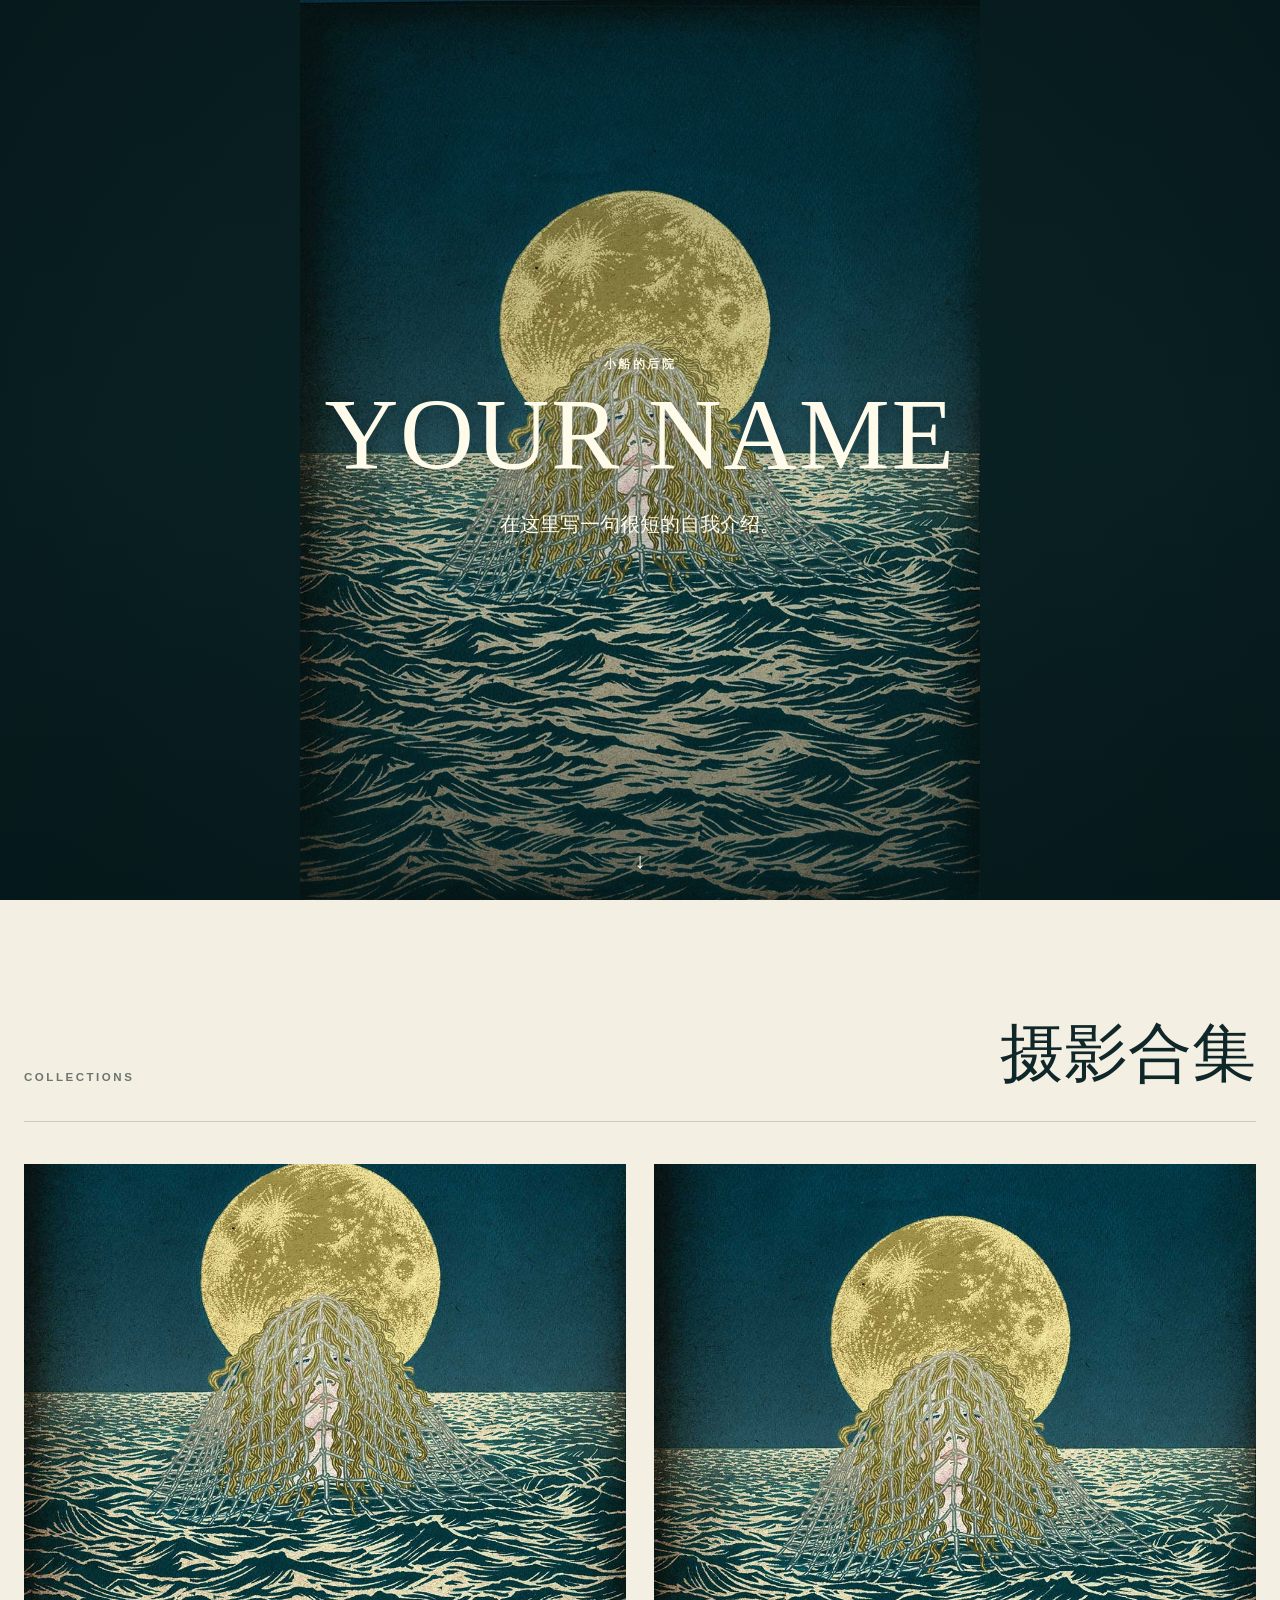
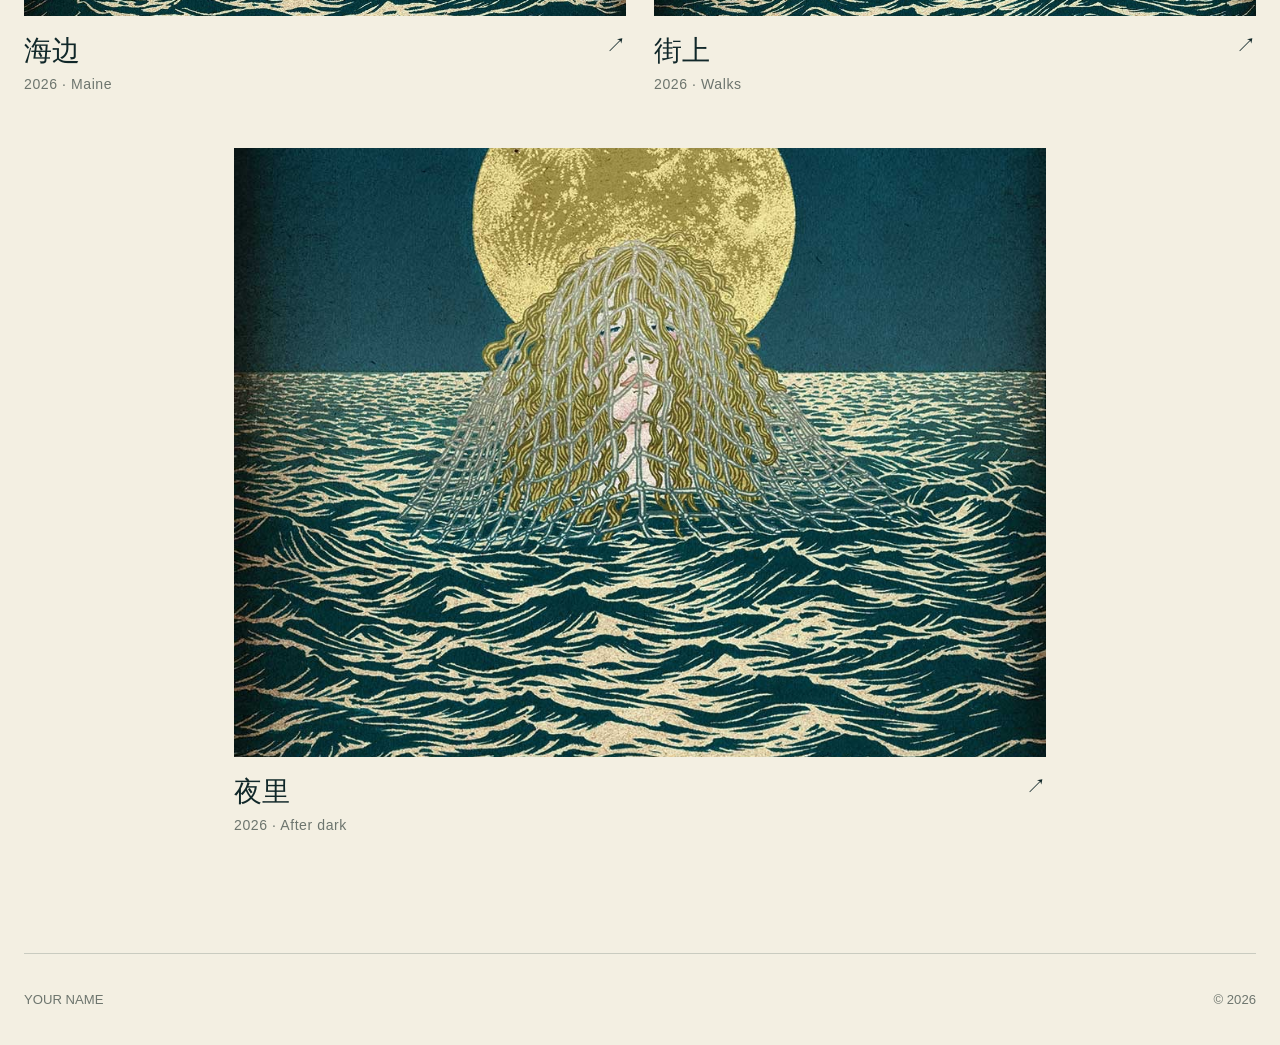
==== index.html @ 3c98a78e "Add files via upload" ====
<!doctype html>
<html lang="zh-CN">
<head>
  <meta charset="utf-8" />
  <meta name="viewport" content="width=device-width, initial-scale=1" />
  <meta name="description" content="个人摄影作品集" />
  <title>小船的后院</title>
  <link rel="stylesheet" href="assets/css/styles.css" />
</head>
<body>
  <header class="hero" id="top">
    <img class="hero-image" src="assets/images/cover.jpeg" alt="网站封面" />
    <div class="hero-shade" aria-hidden="true"></div>
    <div class="hero-copy">
      <p class="eyebrow" id="site-title">小船的后院</p>
      <h1 id="display-name">YOUR NAME</h1>
      <p class="hero-intro" id="hero-intro">在这里写一句很短的自我介绍。</p>
    </div>
    <a class="scroll-cue" href="#collections" aria-label="查看摄影合集">↓</a>
  </header>

  <main>
    <section class="collections-section" id="collections">
      <div class="section-heading">
        <p class="section-kicker">COLLECTIONS</p>
        <h2>摄影合集</h2>
      </div>
      <div class="collection-grid" id="collection-grid"></div>
    </section>
  </main>

  <footer class="site-footer">
    <span id="footer-name">YOUR NAME</span>
    <span>© <span id="year"></span></span>
  </footer>

  <script src="assets/js/site-data.js"></script>
  <script src="assets/js/main.js"></script>
</body>
</html>
---- assets/css/styles.css ----
:root {
  --ink: #102729;
  --deep: #0b2427;
  --paper: #f3efe2;
  --paper-2: #e7e0ca;
  --gold: #bca75d;
  --muted: #6d756e;
  --line: rgba(16, 39, 41, 0.18);
  --serif: "Iowan Old Style", "Songti SC", "STSong", "Palatino Linotype", Georgia, serif;
  --sans: "Helvetica Neue", "PingFang SC", "Hiragino Sans GB", Arial, sans-serif;
}

* { box-sizing: border-box; }
html { scroll-behavior: smooth; }
body {
  margin: 0;
  background: var(--paper);
  color: var(--ink);
  font-family: var(--sans);
  -webkit-font-smoothing: antialiased;
}
img { display: block; max-width: 100%; }
a { color: inherit; text-decoration: none; }
button { font: inherit; }

.hero {
  position: relative;
  min-height: 100svh;
  overflow: hidden;
  background: var(--deep);
  display: grid;
  place-items: center;
}

.hero-image {
  position: absolute;
  inset: 0;
  width: 100%;
  height: 100%;
  object-fit: contain;
  object-position: center;
  background: var(--deep);
}

.hero-shade {
  position: absolute;
  inset: 0;
  background:
    radial-gradient(circle at 50% 48%, rgba(4, 21, 23, 0.05) 0 23%, rgba(4, 21, 23, 0.30) 66%, rgba(4, 21, 23, 0.58) 100%),
    linear-gradient(to bottom, rgba(2, 16, 18, 0.22), rgba(2, 16, 18, 0.05) 50%, rgba(2, 16, 18, 0.42));
}

.hero-copy {
  position: relative;
  z-index: 2;
  width: min(760px, calc(100% - 48px));
  text-align: center;
  color: #fffbea;
  text-shadow: 0 2px 18px rgba(0, 0, 0, 0.35);
  padding: 28px;
}

.eyebrow,
.section-kicker,
.album-meta {
  margin: 0 0 14px;
  font-size: 0.72rem;
  letter-spacing: 0.22em;
  text-transform: uppercase;
  font-weight: 600;
}

.hero h1 {
  margin: 0;
  font-family: var(--serif);
  font-weight: 400;
  font-size: clamp(3.1rem, 8vw, 7rem);
  line-height: 0.95;
  letter-spacing: 0.015em;
}

.hero-intro {
  margin: 22px auto 0;
  max-width: 560px;
  font-family: var(--serif);
  font-size: clamp(1rem, 1.7vw, 1.28rem);
  line-height: 1.8;
}

.scroll-cue {
  position: absolute;
  z-index: 3;
  bottom: 26px;
  left: 50%;
  transform: translateX(-50%);
  color: #fffbea;
  font-size: 1.4rem;
  animation: bob 2.2s ease-in-out infinite;
}
@keyframes bob { 50% { transform: translate(-50%, 8px); } }

.collections-section {
  width: min(1240px, calc(100% - 48px));
  margin: 0 auto;
  padding: 110px 0 120px;
}

.section-heading {
  display: flex;
  justify-content: space-between;
  align-items: end;
  gap: 28px;
  border-bottom: 1px solid var(--line);
  padding-bottom: 24px;
  margin-bottom: 42px;
}

.section-heading h2,
.album-story h2 {
  margin: 0;
  font-family: var(--serif);
  font-weight: 400;
  font-size: clamp(2.1rem, 5vw, 4.2rem);
}

.section-kicker { color: var(--muted); }

.collection-grid {
  display: grid;
  grid-template-columns: repeat(12, 1fr);
  gap: 56px 28px;
}

.collection-card {
  grid-column: span 6;
  display: block;
  opacity: 0;
  transform: translateY(14px);
  animation: reveal 600ms ease forwards;
  animation-delay: var(--delay, 0ms);
}
@keyframes reveal { to { opacity: 1; transform: translateY(0); } }

.collection-card:nth-child(3n) { grid-column: 3 / span 8; }

.collection-image-wrap {
  aspect-ratio: 4 / 3;
  overflow: hidden;
  background: #d9d1b8;
}
.collection-image-wrap img {
  width: 100%;
  height: 100%;
  object-fit: cover;
  transition: transform 700ms cubic-bezier(.2,.7,.2,1), filter 400ms ease;
}
.collection-card:hover img { transform: scale(1.025); }

.collection-copy {
  display: flex;
  justify-content: space-between;
  align-items: start;
  gap: 20px;
  padding-top: 16px;
}
.collection-copy h3 {
  margin: 0;
  font-family: var(--serif);
  font-size: 1.75rem;
  font-weight: 400;
}
.collection-copy p {
  margin: 6px 0 0;
  color: var(--muted);
  font-size: 0.88rem;
  letter-spacing: 0.04em;
}
.collection-arrow { font-size: 1.25rem; }

.site-footer {
  min-height: 92px;
  border-top: 1px solid var(--line);
  display: flex;
  justify-content: space-between;
  align-items: center;
  gap: 20px;
  width: min(1240px, calc(100% - 48px));
  margin: 0 auto;
  color: var(--muted);
  font-size: 0.82rem;
}

/* Album */
.album-page { background: #f4f0e5; }
.album-nav {
  height: 68px;
  width: min(1400px, calc(100% - 42px));
  margin: 0 auto;
  display: flex;
  align-items: center;
  justify-content: space-between;
  font-size: 0.86rem;
}
.brand-link { font-family: var(--serif); font-size: 1rem; }
.back-link, .brand-link { transition: opacity 180ms ease; }
.back-link:hover, .brand-link:hover { opacity: 0.58; }

.album-hero {
  position: relative;
  width: min(1400px, calc(100% - 42px));
  margin: 0 auto;
  height: min(78svh, 860px);
  min-height: 520px;
  overflow: hidden;
  background: var(--deep);
}
.album-hero img {
  width: 100%;
  height: 100%;
  object-fit: cover;
}
.album-hero-shade {
  position: absolute;
  inset: 0;
  background: linear-gradient(to top, rgba(4, 19, 21, 0.68), rgba(4, 19, 21, 0.04) 56%);
}
.album-hero-copy {
  position: absolute;
  left: clamp(24px, 5vw, 72px);
  right: clamp(24px, 5vw, 72px);
  bottom: clamp(28px, 6vw, 72px);
  color: #fffbea;
}
.album-hero-copy h1 {
  margin: 0;
  font-family: var(--serif);
  font-size: clamp(3rem, 8vw, 7.4rem);
  line-height: 0.96;
  font-weight: 400;
}
.album-meta { margin-bottom: 12px; }

.album-story {
  width: min(1120px, calc(100% - 48px));
  margin: 0 auto;
  padding: 100px 0 110px;
  display: grid;
  grid-template-columns: minmax(0, 0.8fr) minmax(0, 1.2fr);
  gap: 70px;
  border-bottom: 1px solid var(--line);
}
.album-story h2 { font-size: clamp(2rem, 4vw, 3.5rem); }
.album-text {
  font-family: var(--serif);
  font-size: clamp(1.06rem, 1.6vw, 1.28rem);
  line-height: 1.9;
}
.album-text p { margin: 0 0 26px; }
.album-text .reflection { color: #4f5a55; }

.photo-grid {
  width: min(1400px, calc(100% - 42px));
  margin: 0 auto;
  padding: 94px 0 130px;
  columns: 2 420px;
  column-gap: 24px;
}
.photo-item {
  display: block;
  width: 100%;
  margin: 0 0 24px;
  padding: 0;
  border: 0;
  background: none;
  break-inside: avoid;
  cursor: zoom-in;
  overflow: hidden;
}
.photo-item img {
  width: 100%;
  height: auto;
  transition: transform 500ms ease, opacity 300ms ease;
}
.photo-item:hover img { transform: scale(1.008); opacity: 0.94; }
.album-footer { width: min(1400px, calc(100% - 42px)); }

/* Lightbox */
.no-scroll { overflow: hidden; }
.lightbox {
  position: fixed;
  inset: 0;
  z-index: 20;
  display: none;
  place-items: center;
  background: rgba(6, 19, 20, 0.95);
  color: #fff;
  padding: 32px 70px;
}
.lightbox.is-open { display: grid; }
.lightbox figure { margin: 0; text-align: center; max-width: 100%; }
.lightbox img {
  max-width: min(92vw, 1600px);
  max-height: 84vh;
  width: auto;
  height: auto;
  margin: 0 auto;
}
.lightbox figcaption {
  min-height: 1.4em;
  margin-top: 12px;
  color: rgba(255,255,255,0.7);
  font-size: 0.82rem;
}
.lightbox button {
  position: fixed;
  border: 0;
  background: transparent;
  color: white;
  cursor: pointer;
  opacity: 0.84;
}
.lightbox button:hover { opacity: 1; }
.lightbox-close { top: 18px; right: 26px; font-size: 2.2rem; }
.lightbox-prev, .lightbox-next { top: 50%; transform: translateY(-50%); font-size: 3.2rem; }
.lightbox-prev { left: 20px; }
.lightbox-next { right: 20px; }

@media (max-width: 760px) {
  .hero-copy { width: calc(100% - 28px); padding: 18px; }
  .hero-image { object-fit: cover; }
  .collections-section { width: calc(100% - 30px); padding: 78px 0 92px; }
  .section-heading { align-items: start; flex-direction: column; margin-bottom: 28px; }
  .collection-grid { display: block; }
  .collection-card, .collection-card:nth-child(3n) { margin-bottom: 42px; }
  .collection-image-wrap { aspect-ratio: 5 / 4; }
  .site-footer { width: calc(100% - 30px); }

  .album-nav,
  .album-hero,
  .photo-grid,
  .album-footer { width: calc(100% - 24px); }
  .album-nav { height: 58px; }
  .album-hero { min-height: 500px; height: 76svh; }
  .album-story {
    width: calc(100% - 32px);
    grid-template-columns: 1fr;
    gap: 36px;
    padding: 72px 0 78px;
  }
  .photo-grid { columns: 1; padding: 64px 0 94px; }
  .photo-item { margin-bottom: 12px; }
  .lightbox { padding: 24px 12px; }
  .lightbox-prev, .lightbox-next { font-size: 2.5rem; }
  .lightbox-prev { left: 6px; }
  .lightbox-next { right: 6px; }
}

@media (prefers-reduced-motion: reduce) {
  *, *::before, *::after {
    scroll-behavior: auto !important;
    animation-duration: 0.01ms !important;
    animation-iteration-count: 1 !important;
    transition-duration: 0.01ms !important;
  }
}
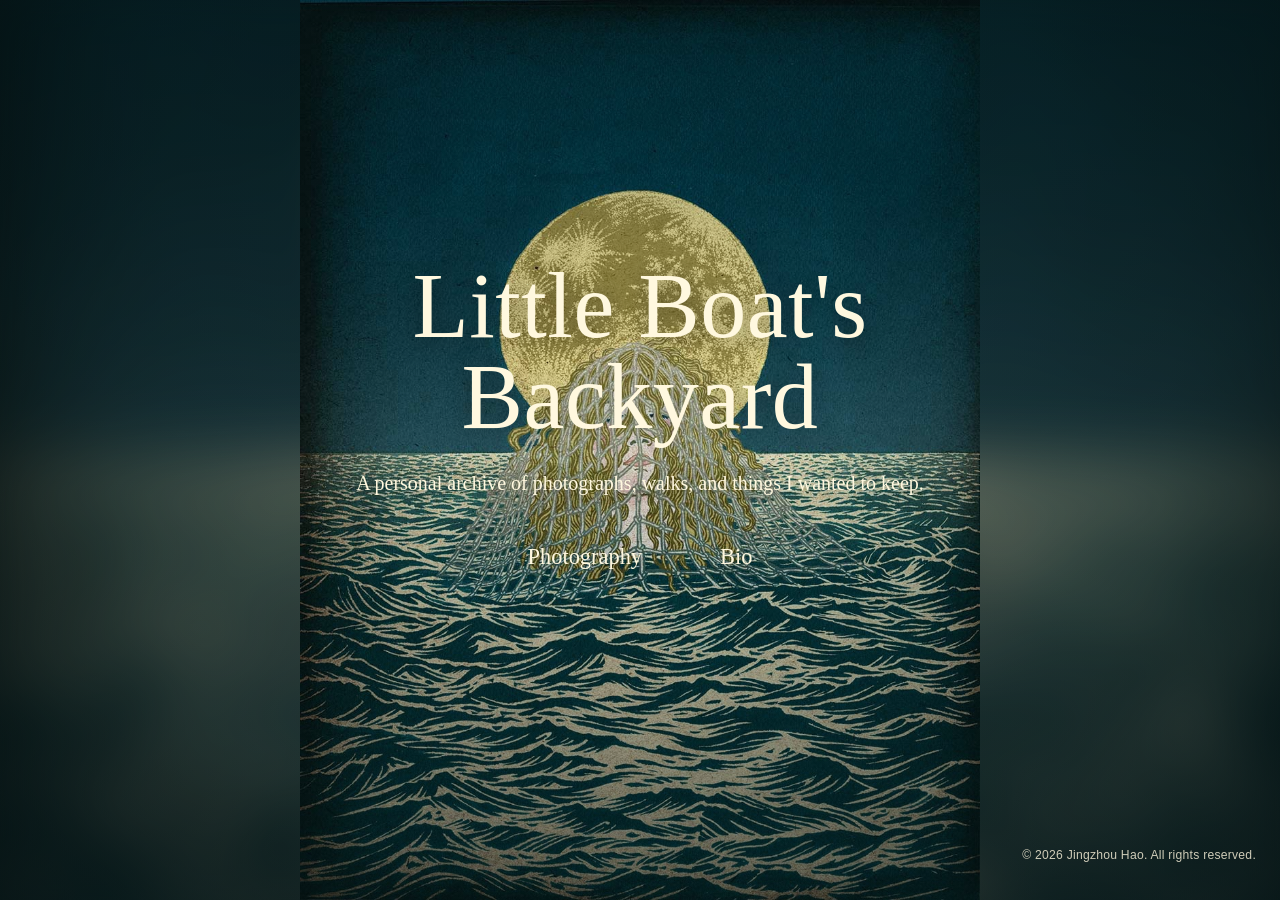
==== commit 8b2b7e59: "Add files via upload" ====
--- a/index.html
+++ b/index.html
@@ -1,40 +1,36 @@
 <!doctype html>
-<html lang="zh-CN">
+<html lang="en">
 <head>
   <meta charset="utf-8" />
   <meta name="viewport" content="width=device-width, initial-scale=1" />
-  <meta name="description" content="个人摄影作品集" />
-  <title>小船的后院</title>
+  <meta name="description" content="Little Boat's Backyard — a personal photography archive." />
+  <meta name="theme-color" content="#10292b" />
+  <title>Little Boat's Backyard</title>
   <link rel="stylesheet" href="assets/css/styles.css" />
 </head>
-<body>
-  <header class="hero" id="top">
-    <img class="hero-image" src="assets/images/cover.jpeg" alt="网站封面" />
-    <div class="hero-shade" aria-hidden="true"></div>
-    <div class="hero-copy">
-      <p class="eyebrow" id="site-title">小船的后院</p>
-      <h1 id="display-name">YOUR NAME</h1>
-      <p class="hero-intro" id="hero-intro">在这里写一句很短的自我介绍。</p>
-    </div>
-    <a class="scroll-cue" href="#collections" aria-label="查看摄影合集">↓</a>
-  </header>
+<body class="home-page">
+  <main class="home-hero" id="top">
+    <img class="home-backdrop" id="home-backdrop" src="assets/images/cover.jpeg" alt="" aria-hidden="true" />
+    <img class="home-image" id="home-image" src="assets/images/cover.jpeg" alt="Website cover" />
+    <div class="home-shade" aria-hidden="true"></div>
 
-  <main>
-    <section class="collections-section" id="collections">
-      <div class="section-heading">
-        <p class="section-kicker">COLLECTIONS</p>
-        <h2>摄影合集</h2>
-      </div>
-      <div class="collection-grid" id="collection-grid"></div>
+    <section class="home-copy" aria-label="Introduction">
+      <h1 id="site-title">Little Boat's Backyard</h1>
+      <p id="tagline" class="tagline">A personal archive of photographs, walks, and things I wanted to keep.</p>
+      <nav class="home-nav" aria-label="Main navigation">
+        <a href="photography.html">Photography</a>
+        <a href="bio.html">Bio</a>
+      </nav>
     </section>
+
+    <footer class="home-footer site-footer site-footer--overlay">
+      <div class="social-links" id="home-social-links" aria-label="Social links"></div>
+      <p class="copyright" id="home-copyright"></p>
+    </footer>
   </main>
 
-  <footer class="site-footer">
-    <span id="footer-name">YOUR NAME</span>
-    <span>© <span id="year"></span></span>
-  </footer>
-
   <script src="assets/js/site-data.js"></script>
-  <script src="assets/js/main.js"></script>
+  <script src="assets/js/shared.js"></script>
+  <script src="assets/js/home.js"></script>
 </body>
 </html>
--- a/assets/css/styles.css
+++ b/assets/css/styles.css
@@ -1,315 +1,448 @@
 :root {
-  --ink: #102729;
-  --deep: #0b2427;
-  --paper: #f3efe2;
-  --paper-2: #e7e0ca;
-  --gold: #bca75d;
-  --muted: #6d756e;
-  --line: rgba(16, 39, 41, 0.18);
-  --serif: "Iowan Old Style", "Songti SC", "STSong", "Palatino Linotype", Georgia, serif;
+  --ink: #142a2b;
+  --deep: #0c2628;
+  --paper: #f3efe5;
+  --paper-soft: #ece6d8;
+  --cream: #fff8df;
+  --muted: #6a7470;
+  --line: rgba(20, 42, 43, 0.18);
+  --serif: "Iowan Old Style", "Baskerville", "Songti SC", "STSong", "Palatino Linotype", Georgia, serif;
   --sans: "Helvetica Neue", "PingFang SC", "Hiragino Sans GB", Arial, sans-serif;
+  --content: 1280px;
 }
 
 * { box-sizing: border-box; }
 html { scroll-behavior: smooth; }
 body {
   margin: 0;
+  color: var(--ink);
   background: var(--paper);
-  color: var(--ink);
   font-family: var(--sans);
   -webkit-font-smoothing: antialiased;
+  text-rendering: optimizeLegibility;
 }
 img { display: block; max-width: 100%; }
 a { color: inherit; text-decoration: none; }
 button { font: inherit; }
 
-.hero {
+/* ---------- Home ---------- */
+.home-page { background: var(--deep); }
+.home-hero {
   position: relative;
   min-height: 100svh;
   overflow: hidden;
+  display: grid;
+  place-items: center;
+  isolation: isolate;
   background: var(--deep);
-  display: grid;
-  place-items: center;
-}
-
-.hero-image {
+}
+.home-backdrop,
+.home-image {
   position: absolute;
   inset: 0;
   width: 100%;
   height: 100%;
+}
+.home-backdrop {
+  z-index: -4;
+  object-fit: cover;
+  filter: blur(28px) saturate(0.9) brightness(0.72);
+  transform: scale(1.08);
+  opacity: 0.88;
+}
+.home-image {
+  z-index: -3;
   object-fit: contain;
   object-position: center;
-  background: var(--deep);
-}
-
-.hero-shade {
+}
+.home-shade {
   position: absolute;
   inset: 0;
+  z-index: -2;
   background:
-    radial-gradient(circle at 50% 48%, rgba(4, 21, 23, 0.05) 0 23%, rgba(4, 21, 23, 0.30) 66%, rgba(4, 21, 23, 0.58) 100%),
-    linear-gradient(to bottom, rgba(2, 16, 18, 0.22), rgba(2, 16, 18, 0.05) 50%, rgba(2, 16, 18, 0.42));
-}
-
-.hero-copy {
+    radial-gradient(circle at 50% 46%, rgba(3, 18, 20, 0.02) 0 20%, rgba(3, 18, 20, 0.26) 66%, rgba(3, 18, 20, 0.58) 100%),
+    linear-gradient(to bottom, rgba(2, 14, 16, 0.25), rgba(2, 14, 16, 0.05) 46%, rgba(2, 14, 16, 0.45));
+}
+.home-copy {
+  width: min(820px, calc(100% - 42px));
+  text-align: center;
+  color: var(--cream);
+  text-shadow: 0 2px 22px rgba(0,0,0,0.35);
+  padding: 34px 28px 96px;
+}
+.home-copy h1 {
+  margin: 0;
+  font: 400 clamp(3rem, 7.2vw, 7rem)/0.98 var(--serif);
+  letter-spacing: 0.005em;
+}
+.tagline {
+  max-width: 620px;
+  margin: 24px auto 0;
+  font: 400 clamp(1rem, 1.6vw, 1.25rem)/1.75 var(--serif);
+}
+.home-nav {
+  display: flex;
+  justify-content: center;
+  gap: clamp(30px, 6vw, 76px);
+  margin-top: 36px;
+  font-family: var(--serif);
+  font-size: clamp(1.05rem, 1.9vw, 1.4rem);
+}
+.home-nav a {
   position: relative;
-  z-index: 2;
-  width: min(760px, calc(100% - 48px));
-  text-align: center;
-  color: #fffbea;
-  text-shadow: 0 2px 18px rgba(0, 0, 0, 0.35);
-  padding: 28px;
-}
-
-.eyebrow,
-.section-kicker,
-.album-meta {
-  margin: 0 0 14px;
-  font-size: 0.72rem;
-  letter-spacing: 0.22em;
-  text-transform: uppercase;
-  font-weight: 600;
-}
-
-.hero h1 {
-  margin: 0;
-  font-family: var(--serif);
-  font-weight: 400;
-  font-size: clamp(3.1rem, 8vw, 7rem);
-  line-height: 0.95;
-  letter-spacing: 0.015em;
-}
-
-.hero-intro {
-  margin: 22px auto 0;
-  max-width: 560px;
-  font-family: var(--serif);
-  font-size: clamp(1rem, 1.7vw, 1.28rem);
-  line-height: 1.8;
-}
-
-.scroll-cue {
+  padding: 7px 1px;
+}
+.home-nav a::after,
+.topnav a::after {
+  content: "";
   position: absolute;
-  z-index: 3;
-  bottom: 26px;
-  left: 50%;
-  transform: translateX(-50%);
-  color: #fffbea;
-  font-size: 1.4rem;
-  animation: bob 2.2s ease-in-out infinite;
-}
-@keyframes bob { 50% { transform: translate(-50%, 8px); } }
-
-.collections-section {
-  width: min(1240px, calc(100% - 48px));
-  margin: 0 auto;
-  padding: 110px 0 120px;
-}
-
-.section-heading {
+  left: 0;
+  right: 100%;
+  bottom: 0;
+  height: 1px;
+  background: currentColor;
+  transition: right 220ms ease;
+}
+.home-nav a:hover::after,
+.topnav a:hover::after,
+.topnav a.is-current::after { right: 0; }
+
+/* ---------- Shared navigation ---------- */
+.topbar {
+  width: min(var(--content), calc(100% - 48px));
+  min-height: 76px;
+  margin: 0 auto;
   display: flex;
   justify-content: space-between;
+  align-items: center;
+  gap: 24px;
+  border-bottom: 1px solid var(--line);
+}
+.brand {
+  font: 400 1.08rem/1.2 var(--serif);
+}
+.topnav {
+  display: flex;
+  gap: 30px;
+  font-size: 0.88rem;
+}
+.topnav a {
+  position: relative;
+  padding: 6px 0;
+}
+
+/* ---------- Shared page hero ---------- */
+.page-hero {
+  position: relative;
+  width: min(1440px, calc(100% - 48px));
+  height: clamp(360px, 52vw, 680px);
+  max-height: 70svh;
+  margin: 24px auto 0;
+  overflow: hidden;
+  background: var(--deep);
+}
+.page-hero > img {
+  width: 100%;
+  height: 100%;
+  object-fit: cover;
+}
+.page-hero-shade {
+  position: absolute;
+  inset: 0;
+  background: linear-gradient(to top, rgba(3, 17, 19, 0.66), rgba(3, 17, 19, 0.05) 58%);
+}
+.page-hero-title {
+  position: absolute;
+  left: clamp(24px, 5vw, 74px);
+  right: clamp(24px, 5vw, 74px);
+  bottom: clamp(26px, 5vw, 68px);
+  color: var(--cream);
+}
+.page-hero-title h1 {
+  margin: 0;
+  font: 400 clamp(3.2rem, 8vw, 7rem)/0.94 var(--serif);
+  letter-spacing: 0.005em;
+}
+.kicker {
+  margin: 0 0 12px;
+  font-size: 0.69rem;
+  font-weight: 600;
+  letter-spacing: 0.2em;
+  text-transform: uppercase;
+}
+
+/* ---------- Photography index ---------- */
+.collections-wrap {
+  width: min(var(--content), calc(100% - 48px));
+  margin: 0 auto;
+  padding: 92px 0 126px;
+}
+.collections-heading {
+  display: grid;
+  grid-template-columns: minmax(0, 1.35fr) minmax(280px, 0.65fr);
+  gap: 64px;
   align-items: end;
-  gap: 28px;
+  margin-bottom: 48px;
+  padding-bottom: 30px;
   border-bottom: 1px solid var(--line);
-  padding-bottom: 24px;
-  margin-bottom: 42px;
-}
-
-.section-heading h2,
-.album-story h2 {
-  margin: 0;
-  font-family: var(--serif);
-  font-weight: 400;
-  font-size: clamp(2.1rem, 5vw, 4.2rem);
-}
-
-.section-kicker { color: var(--muted); }
-
+}
+.collections-heading h2 {
+  max-width: 780px;
+  margin: 0;
+  font: 400 clamp(2rem, 4vw, 3.4rem)/1.08 var(--serif);
+}
+.collections-note {
+  margin: 0;
+  color: var(--muted);
+  font: 400 1rem/1.75 var(--serif);
+}
 .collection-grid {
   display: grid;
-  grid-template-columns: repeat(12, 1fr);
-  gap: 56px 28px;
-}
-
+  grid-template-columns: repeat(3, minmax(0, 1fr));
+  gap: 54px 24px;
+}
 .collection-card {
-  grid-column: span 6;
-  display: block;
+  min-width: 0;
   opacity: 0;
-  transform: translateY(14px);
-  animation: reveal 600ms ease forwards;
+  transform: translateY(12px);
+  animation: collection-reveal 500ms ease forwards;
   animation-delay: var(--delay, 0ms);
 }
-@keyframes reveal { to { opacity: 1; transform: translateY(0); } }
-
-.collection-card:nth-child(3n) { grid-column: 3 / span 8; }
-
+@keyframes collection-reveal { to { opacity: 1; transform: translateY(0); } }
 .collection-image-wrap {
   aspect-ratio: 4 / 3;
   overflow: hidden;
-  background: #d9d1b8;
+  background: var(--paper-soft);
 }
 .collection-image-wrap img {
   width: 100%;
   height: 100%;
   object-fit: cover;
-  transition: transform 700ms cubic-bezier(.2,.7,.2,1), filter 400ms ease;
-}
-.collection-card:hover img { transform: scale(1.025); }
-
-.collection-copy {
-  display: flex;
+  transition: transform 650ms cubic-bezier(.2,.7,.2,1), opacity 300ms ease;
+}
+.collection-card:hover img { transform: scale(1.025); opacity: 0.95; }
+.collection-card-copy { padding-top: 15px; }
+.collection-card-copy h3 {
+  margin: 0;
+  font: 400 clamp(1.45rem, 2.3vw, 2rem)/1.08 var(--serif);
+}
+.collection-card-copy p {
+  margin: 7px 0 0;
+  color: var(--muted);
+  font-size: 0.78rem;
+  letter-spacing: 0.08em;
+  text-transform: uppercase;
+}
+
+/* ---------- Album ---------- */
+.album-intro-section {
+  width: min(1120px, calc(100% - 48px));
+  margin: 0 auto;
+  padding: 88px 0 104px;
+  display: grid;
+  grid-template-columns: minmax(160px, 0.35fr) minmax(0, 1fr);
+  gap: 68px;
+  border-bottom: 1px solid var(--line);
+}
+.back-link {
+  align-self: start;
+  color: var(--muted);
+  font-size: 0.82rem;
+  transition: color 180ms ease;
+}
+.back-link:hover { color: var(--ink); }
+.album-intro,
+.album-reflection {
+  max-width: 790px;
+  margin: 0;
+  font: 400 clamp(1.12rem, 1.8vw, 1.4rem)/1.85 var(--serif);
+}
+.album-reflection {
+  margin-top: 28px;
+  color: #53605c;
+}
+.photo-stories {
+  width: min(1220px, calc(100% - 48px));
+  margin: 0 auto;
+  padding: 104px 0 132px;
+}
+.photo-story {
+  display: grid;
+  grid-template-columns: minmax(0, 1.45fr) minmax(240px, 0.55fr);
+  gap: clamp(40px, 7vw, 96px);
+  align-items: center;
+  margin-bottom: clamp(96px, 13vw, 180px);
+}
+.photo-story--reverse .photo-story-figure { order: 2; }
+.photo-story--reverse .photo-note { order: 1; }
+.photo-story--no-note {
+  display: block;
+  width: min(980px, 88%);
+  margin-left: auto;
+  margin-right: auto;
+}
+.photo-story-figure { margin: 0; min-width: 0; }
+.photo-open {
+  display: block;
+  width: 100%;
+  padding: 0;
+  border: 0;
+  background: transparent;
+  cursor: zoom-in;
+}
+.photo-open img {
+  width: 100%;
+  height: auto;
+  max-height: 82svh;
+  object-fit: contain;
+  object-position: left center;
+  transition: opacity 250ms ease;
+}
+.photo-open:hover img { opacity: 0.94; }
+.photo-story-figure figcaption {
+  margin-top: 10px;
+  color: var(--muted);
+  font-size: 0.77rem;
+  line-height: 1.5;
+}
+.photo-note {
+  max-width: 360px;
+  font: 400 clamp(1rem, 1.55vw, 1.22rem)/1.8 var(--serif);
+}
+.photo-number {
+  display: block;
+  margin-bottom: 18px;
+  color: var(--muted);
+  font: 500 0.67rem/1 var(--sans);
+  letter-spacing: 0.18em;
+}
+.photo-note p { margin: 0; }
+
+/* ---------- Bio ---------- */
+.bio-intro-section {
+  width: min(1120px, calc(100% - 48px));
+  margin: 0 auto;
+  padding: 104px 0 112px;
+  display: grid;
+  grid-template-columns: minmax(280px, 0.75fr) minmax(0, 1.25fr);
+  gap: clamp(52px, 8vw, 108px);
+  align-items: center;
+}
+.bio-portrait-wrap {
+  margin: 0;
+  aspect-ratio: 4 / 5;
+  overflow: hidden;
+  background: var(--paper-soft);
+}
+.bio-portrait-wrap img {
+  width: 100%;
+  height: 100%;
+  object-fit: cover;
+}
+.bio-copy h2,
+.cv-section h2 {
+  margin: 0;
+  font: 400 clamp(2.6rem, 5vw, 4.6rem)/1 var(--serif);
+}
+.bio-text {
+  margin-top: 32px;
+  font: 400 clamp(1.06rem, 1.6vw, 1.28rem)/1.9 var(--serif);
+}
+.bio-text p { margin: 0 0 24px; }
+.cv-section {
+  width: min(1120px, calc(100% - 48px));
+  margin: 0 auto;
+  padding: 80px 0 112px;
+  border-top: 1px solid var(--line);
+  display: grid;
+  grid-template-columns: minmax(0, 0.7fr) minmax(0, 1.3fr);
+  gap: 70px;
+}
+.cv-copy {
+  align-self: end;
+  font: 400 1.04rem/1.75 var(--serif);
+}
+.cv-copy > p { margin: 0 0 24px; }
+.cv-button {
+  display: inline-flex;
+  align-items: center;
   justify-content: space-between;
-  align-items: start;
-  gap: 20px;
-  padding-top: 16px;
-}
-.collection-copy h3 {
-  margin: 0;
-  font-family: var(--serif);
-  font-size: 1.75rem;
-  font-weight: 400;
-}
-.collection-copy p {
-  margin: 6px 0 0;
-  color: var(--muted);
-  font-size: 0.88rem;
-  letter-spacing: 0.04em;
-}
-.collection-arrow { font-size: 1.25rem; }
-
+  gap: 40px;
+  min-width: 220px;
+  padding: 14px 18px;
+  border: 1px solid currentColor;
+  font-family: var(--sans);
+  font-size: 0.85rem;
+  transition: background 180ms ease, color 180ms ease;
+}
+.cv-button:hover { background: var(--ink); color: var(--paper); }
+.cv-missing {
+  color: var(--muted);
+  font-size: 0.85rem;
+}
+.cv-missing code { font-size: 0.82em; }
+
+/* ---------- Footer ---------- */
 .site-footer {
-  min-height: 92px;
-  border-top: 1px solid var(--line);
+  width: min(var(--content), calc(100% - 48px));
+  min-height: 90px;
+  margin: 0 auto;
   display: flex;
   justify-content: space-between;
   align-items: center;
+  gap: 24px;
+  font-size: 0.76rem;
+  letter-spacing: 0.02em;
+}
+.site-footer--paper {
+  border-top: 1px solid var(--line);
+  color: var(--muted);
+}
+.site-footer--overlay {
+  position: absolute;
+  left: 50%;
+  bottom: 0;
+  transform: translateX(-50%);
+  width: min(var(--content), calc(100% - 48px));
+  z-index: 2;
+  color: rgba(255, 248, 223, 0.8);
+}
+.social-links {
+  display: flex;
   gap: 20px;
-  width: min(1240px, calc(100% - 48px));
-  margin: 0 auto;
-  color: var(--muted);
-  font-size: 0.82rem;
-}
-
-/* Album */
-.album-page { background: #f4f0e5; }
-.album-nav {
-  height: 68px;
-  width: min(1400px, calc(100% - 42px));
-  margin: 0 auto;
-  display: flex;
-  align-items: center;
-  justify-content: space-between;
-  font-size: 0.86rem;
-}
-.brand-link { font-family: var(--serif); font-size: 1rem; }
-.back-link, .brand-link { transition: opacity 180ms ease; }
-.back-link:hover, .brand-link:hover { opacity: 0.58; }
-
-.album-hero {
-  position: relative;
-  width: min(1400px, calc(100% - 42px));
-  margin: 0 auto;
-  height: min(78svh, 860px);
-  min-height: 520px;
-  overflow: hidden;
-  background: var(--deep);
-}
-.album-hero img {
-  width: 100%;
-  height: 100%;
-  object-fit: cover;
-}
-.album-hero-shade {
-  position: absolute;
-  inset: 0;
-  background: linear-gradient(to top, rgba(4, 19, 21, 0.68), rgba(4, 19, 21, 0.04) 56%);
-}
-.album-hero-copy {
-  position: absolute;
-  left: clamp(24px, 5vw, 72px);
-  right: clamp(24px, 5vw, 72px);
-  bottom: clamp(28px, 6vw, 72px);
-  color: #fffbea;
-}
-.album-hero-copy h1 {
-  margin: 0;
-  font-family: var(--serif);
-  font-size: clamp(3rem, 8vw, 7.4rem);
-  line-height: 0.96;
-  font-weight: 400;
-}
-.album-meta { margin-bottom: 12px; }
-
-.album-story {
-  width: min(1120px, calc(100% - 48px));
-  margin: 0 auto;
-  padding: 100px 0 110px;
-  display: grid;
-  grid-template-columns: minmax(0, 0.8fr) minmax(0, 1.2fr);
-  gap: 70px;
-  border-bottom: 1px solid var(--line);
-}
-.album-story h2 { font-size: clamp(2rem, 4vw, 3.5rem); }
-.album-text {
-  font-family: var(--serif);
-  font-size: clamp(1.06rem, 1.6vw, 1.28rem);
-  line-height: 1.9;
-}
-.album-text p { margin: 0 0 26px; }
-.album-text .reflection { color: #4f5a55; }
-
-.photo-grid {
-  width: min(1400px, calc(100% - 42px));
-  margin: 0 auto;
-  padding: 94px 0 130px;
-  columns: 2 420px;
-  column-gap: 24px;
-}
-.photo-item {
-  display: block;
-  width: 100%;
-  margin: 0 0 24px;
-  padding: 0;
-  border: 0;
-  background: none;
-  break-inside: avoid;
-  cursor: zoom-in;
-  overflow: hidden;
-}
-.photo-item img {
-  width: 100%;
-  height: auto;
-  transition: transform 500ms ease, opacity 300ms ease;
-}
-.photo-item:hover img { transform: scale(1.008); opacity: 0.94; }
-.album-footer { width: min(1400px, calc(100% - 42px)); }
-
-/* Lightbox */
+}
+.social-links a { transition: opacity 180ms ease; }
+.social-links a:hover { opacity: 0.6; }
+.copyright { margin: 0; text-align: right; }
+
+/* ---------- Lightbox ---------- */
 .no-scroll { overflow: hidden; }
 .lightbox {
   position: fixed;
   inset: 0;
-  z-index: 20;
+  z-index: 50;
   display: none;
   place-items: center;
-  background: rgba(6, 19, 20, 0.95);
-  color: #fff;
-  padding: 32px 70px;
+  padding: 34px 72px;
+  color: white;
+  background: rgba(5, 18, 20, 0.96);
 }
 .lightbox.is-open { display: grid; }
 .lightbox figure { margin: 0; text-align: center; max-width: 100%; }
 .lightbox img {
-  max-width: min(92vw, 1600px);
-  max-height: 84vh;
+  display: block;
+  max-width: min(92vw, 1700px);
+  max-height: 86vh;
   width: auto;
   height: auto;
   margin: 0 auto;
 }
 .lightbox figcaption {
-  min-height: 1.4em;
-  margin-top: 12px;
-  color: rgba(255,255,255,0.7);
-  font-size: 0.82rem;
+  max-width: 760px;
+  min-height: 1.3em;
+  margin: 12px auto 0;
+  color: rgba(255,255,255,0.68);
+  font: 400 0.8rem/1.55 var(--serif);
 }
 .lightbox button {
   position: fixed;
@@ -317,42 +450,123 @@
   background: transparent;
   color: white;
   cursor: pointer;
-  opacity: 0.84;
+  opacity: 0.82;
 }
 .lightbox button:hover { opacity: 1; }
-.lightbox-close { top: 18px; right: 26px; font-size: 2.2rem; }
-.lightbox-prev, .lightbox-next { top: 50%; transform: translateY(-50%); font-size: 3.2rem; }
+.lightbox-close { top: 16px; right: 24px; font-size: 2.25rem; }
+.lightbox-prev,
+.lightbox-next { top: 50%; transform: translateY(-50%); font-size: 3rem; }
 .lightbox-prev { left: 20px; }
 .lightbox-next { right: 20px; }
 
-@media (max-width: 760px) {
-  .hero-copy { width: calc(100% - 28px); padding: 18px; }
-  .hero-image { object-fit: cover; }
-  .collections-section { width: calc(100% - 30px); padding: 78px 0 92px; }
-  .section-heading { align-items: start; flex-direction: column; margin-bottom: 28px; }
-  .collection-grid { display: block; }
-  .collection-card, .collection-card:nth-child(3n) { margin-bottom: 42px; }
+/* ---------- Tablet ---------- */
+@media (max-width: 920px) {
+  .collection-grid { grid-template-columns: repeat(2, minmax(0, 1fr)); }
+  .collections-heading { grid-template-columns: 1fr; gap: 26px; align-items: start; }
+  .collections-note { max-width: 680px; }
+
+  .photo-story {
+    grid-template-columns: minmax(0, 1.3fr) minmax(210px, 0.7fr);
+    gap: 42px;
+  }
+  .bio-intro-section { gap: 48px; }
+}
+
+/* ---------- Mobile ---------- */
+@media (max-width: 680px) {
+  .home-copy {
+    width: calc(100% - 24px);
+    padding: 26px 16px 118px;
+  }
+  .home-copy h1 { font-size: clamp(2.8rem, 14vw, 4.8rem); }
+  .tagline { font-size: 1rem; line-height: 1.6; }
+  .home-nav { margin-top: 28px; gap: 34px; }
+  .home-image { object-fit: cover; object-position: 50% 50%; }
+  .home-backdrop { display: none; }
+
+  .topbar {
+    width: calc(100% - 28px);
+    min-height: 64px;
+    gap: 18px;
+  }
+  .brand { font-size: 0.95rem; }
+  .topnav { gap: 18px; font-size: 0.8rem; }
+
+  .page-hero {
+    width: calc(100% - 24px);
+    margin-top: 12px;
+    height: 58svh;
+    min-height: 390px;
+    max-height: 580px;
+  }
+  .page-hero-title h1 { font-size: clamp(3rem, 15vw, 5rem); }
+
+  .collections-wrap {
+    width: calc(100% - 30px);
+    padding: 68px 0 88px;
+  }
+  .collections-heading { margin-bottom: 30px; padding-bottom: 24px; }
+  .collections-heading h2 { font-size: 2rem; }
+  .collection-grid { grid-template-columns: 1fr; gap: 42px; }
   .collection-image-wrap { aspect-ratio: 5 / 4; }
-  .site-footer { width: calc(100% - 30px); }
-
-  .album-nav,
-  .album-hero,
-  .photo-grid,
-  .album-footer { width: calc(100% - 24px); }
-  .album-nav { height: 58px; }
-  .album-hero { min-height: 500px; height: 76svh; }
-  .album-story {
-    width: calc(100% - 32px);
+
+  .album-intro-section {
+    width: calc(100% - 30px);
     grid-template-columns: 1fr;
     gap: 36px;
-    padding: 72px 0 78px;
-  }
-  .photo-grid { columns: 1; padding: 64px 0 94px; }
-  .photo-item { margin-bottom: 12px; }
+    padding: 62px 0 70px;
+  }
+  .photo-stories {
+    width: calc(100% - 24px);
+    padding: 72px 0 92px;
+  }
+  .photo-story,
+  .photo-story--reverse {
+    grid-template-columns: 1fr;
+    gap: 24px;
+    margin-bottom: 78px;
+  }
+  .photo-story--reverse .photo-story-figure,
+  .photo-story--reverse .photo-note { order: initial; }
+  .photo-story--no-note { width: 100%; }
+  .photo-note { max-width: 92%; padding: 0 6px; }
+  .photo-open img { max-height: none; }
+
+  .bio-intro-section {
+    width: calc(100% - 30px);
+    grid-template-columns: 1fr;
+    gap: 44px;
+    padding: 70px 0 78px;
+  }
+  .bio-portrait-wrap { width: min(88%, 420px); }
+  .cv-section {
+    width: calc(100% - 30px);
+    grid-template-columns: 1fr;
+    gap: 36px;
+    padding: 58px 0 80px;
+  }
+
+  .site-footer,
+  .site-footer--overlay {
+    width: calc(100% - 28px);
+    min-height: 78px;
+    align-items: flex-end;
+    padding: 18px 0;
+    font-size: 0.69rem;
+  }
+  .site-footer--paper {
+    flex-direction: column;
+    align-items: flex-start;
+    justify-content: center;
+    gap: 10px;
+  }
+  .site-footer--paper .copyright { text-align: left; }
+  .site-footer--overlay .copyright { max-width: 62%; }
+
   .lightbox { padding: 24px 12px; }
-  .lightbox-prev, .lightbox-next { font-size: 2.5rem; }
-  .lightbox-prev { left: 6px; }
-  .lightbox-next { right: 6px; }
+  .lightbox-prev, .lightbox-next { font-size: 2.4rem; }
+  .lightbox-prev { left: 4px; }
+  .lightbox-next { right: 4px; }
 }
 
 @media (prefers-reduced-motion: reduce) {
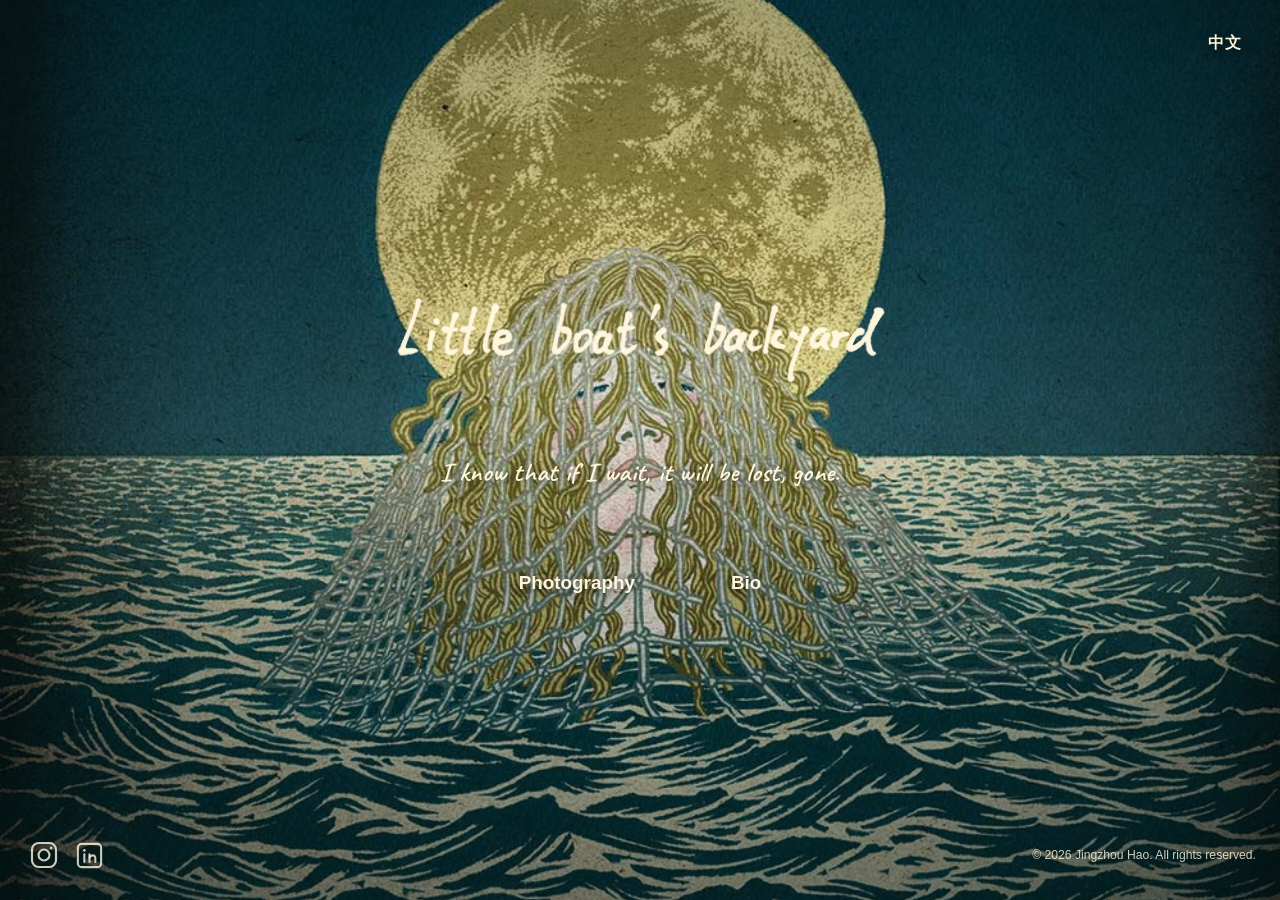
==== commit 42a1d858: "Update index.html" ====
--- a/index.html
+++ b/index.html
@@ -6,7 +6,7 @@
   <meta name="description" content="Little Boat's Backyard — a personal photography archive." />
   <meta name="theme-color" content="#10292b" />
   <title>Little Boat's Backyard</title>
-  <link rel="stylesheet" href="assets/css/styles.css" />
+  <link rel="stylesheet" href="assets/css/styles.css?v=20260915-4" />
 </head>
 <body class="home-page">
   <main class="home-hero" id="top">
@@ -17,9 +17,9 @@
     <section class="home-copy" aria-label="Introduction">
       <h1 id="site-title">Little Boat's Backyard</h1>
       <p id="tagline" class="tagline">A personal archive of photographs, walks, and things I wanted to keep.</p>
-      <nav class="home-nav" aria-label="Main navigation">
-        <a href="photography.html">Photography</a>
-        <a href="bio.html">Bio</a>
+      <nav class="home-nav" aria-label="Choose a section">
+        <a href="photography.html" aria-label="Open Photography">Photography</a>
+        <a href="bio.html" aria-label="Open Bio">Bio</a>
       </nav>
     </section>
 
--- a/assets/css/styles.css
+++ b/assets/css/styles.css
@@ -1,579 +1,2790 @@
+@import url('https://fonts.googleapis.com/css2?family=Caveat:wght@500;600&family=Cormorant+Garamond:ital,wght@0,500;0,600;1,500;1,600&family=Ma+Shan+Zheng&display=swap');
+
 :root {
   --ink: #142a2b;
   --deep: #0c2628;
+
   --paper: #f3efe5;
   --paper-soft: #ece6d8;
+
   --cream: #fff8df;
   --muted: #6a7470;
-  --line: rgba(20, 42, 43, 0.18);
-  --serif: "Iowan Old Style", "Baskerville", "Songti SC", "STSong", "Palatino Linotype", Georgia, serif;
-  --sans: "Helvetica Neue", "PingFang SC", "Hiragino Sans GB", Arial, sans-serif;
+
+  --line:
+    rgba(20, 42, 43, 0.18);
+
+  --serif:
+    "Iowan Old Style",
+    Baskerville,
+    "Songti SC",
+    STSong,
+    Georgia,
+    serif;
+
+  --sans:
+    "Helvetica Neue",
+    "PingFang SC",
+    "Hiragino Sans GB",
+    Arial,
+    sans-serif;
+
   --content: 1280px;
 }
 
-* { box-sizing: border-box; }
-html { scroll-behavior: smooth; }
+
+* {
+  box-sizing: border-box;
+}
+
+
+html {
+  scroll-behavior: smooth;
+}
+
+
 body {
   margin: 0;
+
   color: var(--ink);
   background: var(--paper);
+
   font-family: var(--sans);
-  -webkit-font-smoothing: antialiased;
-  text-rendering: optimizeLegibility;
-}
-img { display: block; max-width: 100%; }
-a { color: inherit; text-decoration: none; }
-button { font: inherit; }
-
-/* ---------- Home ---------- */
-.home-page { background: var(--deep); }
+
+  -webkit-font-smoothing:
+    antialiased;
+
+  text-rendering:
+    optimizeLegibility;
+}
+
+
+img {
+  display: block;
+
+  max-width: 100%;
+}
+
+
+a {
+  color: inherit;
+
+  text-decoration: none;
+}
+
+
+button {
+  font: inherit;
+}
+
+
+[hidden] {
+  display: none !important;
+}
+
+
+/* =========================================================
+   HOME
+   ========================================================= */
+
+
+.home-page {
+  height: 100svh;
+
+  overflow: hidden;
+
+  background:
+    var(--deep);
+}
+
+
 .home-hero {
   position: relative;
-  min-height: 100svh;
+
+  height: 100svh;
+
   overflow: hidden;
+
   display: grid;
+
   place-items: center;
+
   isolation: isolate;
-  background: var(--deep);
-}
-.home-backdrop,
+}
+
+
+/*
+  Old blurred background is no
+  longer needed now that desktop
+  and mobile have their own covers.
+*/
+
+.home-backdrop {
+  display: none;
+}
+
+
 .home-image {
   position: absolute;
+
   inset: 0;
+
+  z-index: -3;
+
   width: 100%;
   height: 100%;
-}
-.home-backdrop {
-  z-index: -4;
+
   object-fit: cover;
-  filter: blur(28px) saturate(0.9) brightness(0.72);
-  transform: scale(1.08);
-  opacity: 0.88;
-}
-.home-image {
-  z-index: -3;
-  object-fit: contain;
+
   object-position: center;
 }
+
+
 .home-shade {
   position: absolute;
+
   inset: 0;
+
   z-index: -2;
+
   background:
-    radial-gradient(circle at 50% 46%, rgba(3, 18, 20, 0.02) 0 20%, rgba(3, 18, 20, 0.26) 66%, rgba(3, 18, 20, 0.58) 100%),
-    linear-gradient(to bottom, rgba(2, 14, 16, 0.25), rgba(2, 14, 16, 0.05) 46%, rgba(2, 14, 16, 0.45));
-}
+
+    radial-gradient(
+      circle at 50% 45%,
+
+      rgba(3,18,20,0.03)
+      0 25%,
+
+      rgba(3,18,20,0.28)
+      72%,
+
+      rgba(3,18,20,0.52)
+      100%
+    ),
+
+    linear-gradient(
+      to bottom,
+
+      rgba(2,14,16,0.18),
+
+      rgba(2,14,16,0.03)
+      45%,
+
+      rgba(2,14,16,0.40)
+    );
+}
+
+
 .home-copy {
-  width: min(820px, calc(100% - 42px));
+  width:
+    min(
+      900px,
+      calc(100% - 48px)
+    );
+
+  padding:
+    0 28px 52px;
+
   text-align: center;
-  color: var(--cream);
-  text-shadow: 0 2px 22px rgba(0,0,0,0.35);
-  padding: 34px 28px 96px;
-}
+
+  color:
+    var(--cream);
+
+  text-shadow:
+    0 2px 22px
+    rgba(0,0,0,0.34);
+}
+
+
 .home-copy h1 {
   margin: 0;
-  font: 400 clamp(3rem, 7.2vw, 7rem)/0.98 var(--serif);
-  letter-spacing: 0.005em;
-}
+
+  font:
+    400
+    clamp(
+      2.2rem,
+      4.2vw,
+      4rem
+    )
+    / 1.08
+    var(--serif);
+}
+
+
 .tagline {
-  max-width: 620px;
-  margin: 24px auto 0;
-  font: 400 clamp(1rem, 1.6vw, 1.25rem)/1.75 var(--serif);
-}
+  max-width: 670px;
+
+  margin:
+    36px auto 0;
+
+  font:
+    italic
+    400
+    clamp(
+      0.98rem,
+      1.35vw,
+      1.16rem
+    )
+    / 1.8
+    var(--serif);
+}
+
+
 .home-nav {
   display: flex;
+
   justify-content: center;
-  gap: clamp(30px, 6vw, 76px);
-  margin-top: 36px;
-  font-family: var(--serif);
-  font-size: clamp(1.05rem, 1.9vw, 1.4rem);
-}
-.home-nav a {
+
+  gap:
+    clamp(
+      42px,
+      6vw,
+      76px
+    );
+
+  margin-top:
+    70px;
+
+  font:
+    400
+    clamp(
+      1rem,
+      1.55vw,
+      1.18rem
+    )
+    / 1.2
+    var(--serif);
+}
+
+
+.home-nav a,
+.topnav a {
   position: relative;
-  padding: 7px 1px;
-}
+
+  padding:
+    5px 0;
+}
+
+
 .home-nav a::after,
 .topnav a::after {
   content: "";
+
   position: absolute;
+
   left: 0;
   right: 100%;
+
   bottom: 0;
+
   height: 1px;
-  background: currentColor;
-  transition: right 220ms ease;
-}
+
+  background:
+    currentColor;
+
+  transition:
+    right 180ms ease;
+}
+
+
 .home-nav a:hover::after,
 .topnav a:hover::after,
-.topnav a.is-current::after { right: 0; }
-
-/* ---------- Shared navigation ---------- */
+.topnav a.is-current::after {
+  right: 0;
+}
+
+
+/* =========================================================
+   LANGUAGE SWITCH
+   ========================================================= */
+
+
+.lang-toggle {
+  border: 0;
+
+  padding: 5px 0;
+
+  background:
+    transparent;
+
+  color: inherit;
+
+  cursor: pointer;
+
+  font: inherit;
+
+  opacity: 0.82;
+
+  transition:
+    opacity 180ms ease;
+}
+
+
+.lang-toggle:hover {
+  opacity: 1;
+}
+
+
+.lang-toggle--home {
+  position: absolute;
+
+  z-index: 4;
+
+  top: 24px;
+  right: 30px;
+
+  color:
+    rgba(
+      255,
+      248,
+      223,
+      0.90
+    );
+
+  font-size:
+    0.82rem;
+
+  letter-spacing:
+    0.06em;
+}
+
+
+/* =========================================================
+   NAVIGATION
+   ========================================================= */
+
+
 .topbar {
-  width: min(var(--content), calc(100% - 48px));
+  width:
+    min(
+      var(--content),
+      calc(100% - 48px)
+    );
+
   min-height: 76px;
+
   margin: 0 auto;
+
   display: flex;
-  justify-content: space-between;
+
+  justify-content:
+    space-between;
+
   align-items: center;
+
   gap: 24px;
-  border-bottom: 1px solid var(--line);
-}
+
+  border-bottom:
+    1px solid
+    var(--line);
+}
+
+
 .brand {
-  font: 400 1.08rem/1.2 var(--serif);
-}
+  font:
+    400
+    1.08rem
+    / 1.2
+    var(--serif);
+}
+
+
 .topnav {
   display: flex;
-  gap: 30px;
-  font-size: 0.88rem;
-}
-.topnav a {
-  position: relative;
-  padding: 6px 0;
-}
-
-/* ---------- Shared page hero ---------- */
+
+  align-items: center;
+
+  gap: 28px;
+
+  font-size:
+    0.86rem;
+}
+
+
+.topnav .lang-toggle {
+  margin-left: 4px;
+
+  font-size:
+    0.80rem;
+
+  letter-spacing:
+    0.05em;
+}
+
+
+/* =========================================================
+   SHARED HERO
+   ========================================================= */
+
+
 .page-hero {
   position: relative;
-  width: min(1440px, calc(100% - 48px));
-  height: clamp(360px, 52vw, 680px);
-  max-height: 70svh;
-  margin: 24px auto 0;
+
+  width:
+    min(
+      var(--content),
+      calc(100% - 48px)
+    );
+
+  height:
+    clamp(
+      360px,
+      48vw,
+      650px
+    );
+
+  max-height:
+    70svh;
+
+  margin:
+    24px auto 0;
+
   overflow: hidden;
-  background: var(--deep);
-}
+
+  background:
+    var(--deep);
+}
+
+
 .page-hero > img {
   width: 100%;
   height: 100%;
+
   object-fit: cover;
 }
+
+
 .page-hero-shade {
   position: absolute;
+
   inset: 0;
-  background: linear-gradient(to top, rgba(3, 17, 19, 0.66), rgba(3, 17, 19, 0.05) 58%);
-}
+
+  background:
+    linear-gradient(
+      to top,
+
+      rgba(
+        3,
+        17,
+        19,
+        0.64
+      ),
+
+      rgba(
+        3,
+        17,
+        19,
+        0.04
+      )
+      58%
+    );
+}
+
+
 .page-hero-title {
   position: absolute;
-  left: clamp(24px, 5vw, 74px);
-  right: clamp(24px, 5vw, 74px);
-  bottom: clamp(26px, 5vw, 68px);
-  color: var(--cream);
-}
+
+  left:
+    clamp(
+      24px,
+      5vw,
+      74px
+    );
+
+  right:
+    clamp(
+      24px,
+      5vw,
+      74px
+    );
+
+  bottom:
+    clamp(
+      26px,
+      5vw,
+      64px
+    );
+
+  color:
+    var(--cream);
+}
+
+
 .page-hero-title h1 {
   margin: 0;
-  font: 400 clamp(3.2rem, 8vw, 7rem)/0.94 var(--serif);
-  letter-spacing: 0.005em;
-}
+
+  font:
+    400
+    clamp(
+      3rem,
+      7.5vw,
+      6.5rem
+    )
+    / 0.96
+    var(--serif);
+}
+
+
 .kicker {
-  margin: 0 0 12px;
-  font-size: 0.69rem;
-  font-weight: 600;
-  letter-spacing: 0.2em;
-  text-transform: uppercase;
-}
-
-/* ---------- Photography index ---------- */
+  margin:
+    0 0 12px;
+
+  font-size:
+    0.69rem;
+
+  font-weight:
+    600;
+
+  letter-spacing:
+    0.18em;
+
+  text-transform:
+    uppercase;
+}
+
+
+.lang-zh .kicker {
+  letter-spacing:
+    0.10em;
+
+  text-transform:
+    none;
+}
+
+
+/* =========================================================
+   ALBUM HERO
+   ========================================================= */
+
+
+/*
+  3:2 is deliberately close to
+  a normal horizontal 35 mm frame.
+
+  This keeps the hero wide without
+  heavily cropping the original.
+*/
+
+.album-hero {
+  width:
+    min(
+      1180px,
+      calc(100% - 48px)
+    );
+
+  height: auto;
+
+  aspect-ratio:
+    3 / 2;
+
+  max-height: none;
+}
+
+
+.album-hero > img {
+  width: 100%;
+  height: 100%;
+
+  object-fit: cover;
+
+  object-position:
+    center;
+}
+
+
+/*
+  Secondary-language title.
+*/
+
+.album-hero .kicker {
+  margin-bottom:
+    10px;
+
+  font:
+    400
+    clamp(
+      0.95rem,
+      1.4vw,
+      1.2rem
+    )
+    / 1.4
+    var(--serif);
+
+  letter-spacing:
+    0.03em;
+
+  text-transform:
+    none;
+}
+
+
+/*
+  Main-language title.
+*/
+
+.album-hero
+.page-hero-title
+h1 {
+  font-size:
+    clamp(
+      2.9rem,
+      6.2vw,
+      5.3rem
+    );
+}
+
+
+/* =========================================================
+   PHOTOGRAPHY
+   ========================================================= */
+
+
 .collections-wrap {
-  width: min(var(--content), calc(100% - 48px));
-  margin: 0 auto;
-  padding: 92px 0 126px;
-}
+  width:
+    min(
+      var(--content),
+      calc(100% - 48px)
+    );
+
+  margin:
+    0 auto;
+
+  padding:
+    88px 0 124px;
+}
+
+
 .collections-heading {
   display: grid;
-  grid-template-columns: minmax(0, 1.35fr) minmax(280px, 0.65fr);
+
+  grid-template-columns:
+    minmax(0, 1.35fr)
+    minmax(280px, 0.65fr);
+
   gap: 64px;
+
   align-items: end;
-  margin-bottom: 48px;
-  padding-bottom: 30px;
-  border-bottom: 1px solid var(--line);
-}
+
+  margin-bottom:
+    48px;
+
+  padding-bottom:
+    30px;
+
+  border-bottom:
+    1px solid
+    var(--line);
+}
+
+
 .collections-heading h2 {
-  max-width: 780px;
+  max-width: 800px;
+
   margin: 0;
-  font: 400 clamp(2rem, 4vw, 3.4rem)/1.08 var(--serif);
-}
+
+  font:
+    400
+    clamp(
+      2rem,
+      4vw,
+      3.35rem
+    )
+    / 1.1
+    var(--serif);
+}
+
+
 .collections-note {
   margin: 0;
-  color: var(--muted);
-  font: 400 1rem/1.75 var(--serif);
-}
+
+  color:
+    var(--muted);
+
+  font:
+    400
+    1rem
+    / 1.75
+    var(--serif);
+}
+
+
 .collection-grid {
   display: grid;
-  grid-template-columns: repeat(3, minmax(0, 1fr));
-  gap: 54px 24px;
-}
+
+  grid-template-columns:
+    repeat(
+      3,
+      minmax(0, 1fr)
+    );
+
+  gap:
+    54px 24px;
+}
+
+
 .collection-card {
   min-width: 0;
+
   opacity: 0;
-  transform: translateY(12px);
-  animation: collection-reveal 500ms ease forwards;
-  animation-delay: var(--delay, 0ms);
-}
-@keyframes collection-reveal { to { opacity: 1; transform: translateY(0); } }
+
+  transform:
+    translateY(10px);
+
+  animation:
+    collection-reveal
+    480ms
+    ease
+    forwards;
+
+  animation-delay:
+    var(
+      --delay,
+      0ms
+    );
+}
+
+
+@keyframes
+collection-reveal {
+
+  to {
+    opacity: 1;
+
+    transform:
+      translateY(0);
+  }
+}
+
+
+/*
+  3:2 instead of old 4:3.
+
+  This keeps your film covers
+  closer to the original frame.
+*/
+
 .collection-image-wrap {
-  aspect-ratio: 4 / 3;
+  aspect-ratio:
+    3 / 2;
+
   overflow: hidden;
-  background: var(--paper-soft);
-}
+
+  background:
+    var(--paper-soft);
+}
+
+
 .collection-image-wrap img {
   width: 100%;
   height: 100%;
+
   object-fit: cover;
-  transition: transform 650ms cubic-bezier(.2,.7,.2,1), opacity 300ms ease;
-}
-.collection-card:hover img { transform: scale(1.025); opacity: 0.95; }
-.collection-card-copy { padding-top: 15px; }
+
+  transition:
+    transform
+    600ms
+    cubic-bezier(
+      .2,
+      .7,
+      .2,
+      1
+    ),
+
+    opacity
+    250ms
+    ease;
+}
+
+
+.collection-card:hover img {
+  transform:
+    scale(1.022);
+
+  opacity:
+    0.95;
+}
+
+
+.collection-card-copy {
+  padding-top:
+    16px;
+}
+
+
+/*
+  Other-language title.
+*/
+
+.collection-secondary-title {
+  margin-bottom:
+    7px;
+
+  color:
+    var(--muted);
+
+  font:
+    400
+    0.92rem
+    / 1.45
+    var(--serif);
+}
+
+
+/*
+  Current-language title.
+*/
+
 .collection-card-copy h3 {
   margin: 0;
-  font: 400 clamp(1.45rem, 2.3vw, 2rem)/1.08 var(--serif);
-}
-.collection-card-copy p {
-  margin: 7px 0 0;
-  color: var(--muted);
-  font-size: 0.78rem;
-  letter-spacing: 0.08em;
-  text-transform: uppercase;
-}
-
-/* ---------- Album ---------- */
+
+  font:
+    400
+    clamp(
+      1.4rem,
+      2.1vw,
+      1.95rem
+    )
+    / 1.12
+    var(--serif);
+}
+
+
+.lang-zh
+.collection-card-copy
+h3 {
+  line-height:
+    1.28;
+}
+
+
+/* =========================================================
+   ALBUM INTRO
+   ========================================================= */
+
+
 .album-intro-section {
-  width: min(1120px, calc(100% - 48px));
-  margin: 0 auto;
-  padding: 88px 0 104px;
+  width:
+    min(
+      1120px,
+      calc(100% - 48px)
+    );
+
+  margin:
+    0 auto;
+
+  padding:
+    82px 0 96px;
+
   display: grid;
-  grid-template-columns: minmax(160px, 0.35fr) minmax(0, 1fr);
-  gap: 68px;
-  border-bottom: 1px solid var(--line);
-}
+
+  grid-template-columns:
+    minmax(150px, 0.3fr)
+    minmax(0, 1fr);
+
+  gap: 64px;
+
+  border-bottom:
+    1px solid
+    var(--line);
+}
+
+
 .back-link {
   align-self: start;
-  color: var(--muted);
-  font-size: 0.82rem;
-  transition: color 180ms ease;
-}
-.back-link:hover { color: var(--ink); }
+
+  display: inline-block;
+
+  width: fit-content;
+
+  color: var(--ink);
+
+  font-size: 0.92rem;
+  font-weight: 500;
+
+  line-height: 1.4;
+
+  padding-bottom: 5px;
+
+  border-bottom:
+    1px solid
+    rgba(20, 42, 43, 0.45);
+
+  transition:
+    opacity 180ms ease,
+    border-color 180ms ease;
+}
+
+
+.back-link:hover {
+  opacity: 0.6;
+
+  border-color:
+    var(--ink);
+}
+
 .album-intro,
 .album-reflection {
   max-width: 790px;
+
   margin: 0;
-  font: 400 clamp(1.12rem, 1.8vw, 1.4rem)/1.85 var(--serif);
-}
+
+  font:
+    400
+    clamp(
+      1.1rem,
+      1.7vw,
+      1.35rem
+    )
+    / 1.85
+    var(--serif);
+}
+
+
 .album-reflection {
-  margin-top: 28px;
-  color: #53605c;
-}
+  margin-top:
+    26px;
+
+  color:
+    #53605c;
+}
+
+
+/* =========================================================
+   PHOTO STORIES
+   ========================================================= */
+
+
 .photo-stories {
-  width: min(1220px, calc(100% - 48px));
-  margin: 0 auto;
-  padding: 104px 0 132px;
-}
+  width:
+    min(
+      1080px,
+      calc(100% - 48px)
+    );
+
+  margin:
+    0 auto;
+
+  padding:
+    88px 0 124px;
+}
+
+
 .photo-story {
+  width: 100%;
+
+  margin:
+    0 0
+    clamp(
+      82px,
+      10vw,
+      136px
+    );
+}
+
+
+/*
+  LANDSCAPE
+
+  Image above,
+  comment below.
+*/
+
+.photo-story--landscape {
+  display: block;
+
+  max-width: 840px;
+}
+
+
+/*
+  PORTRAIT — DESKTOP
+
+  Image left,
+  comment right.
+*/
+
+.photo-story--portrait {
   display: grid;
-  grid-template-columns: minmax(0, 1.45fr) minmax(240px, 0.55fr);
-  gap: clamp(40px, 7vw, 96px);
+
+  grid-template-columns:
+    minmax(0, 500px)
+    minmax(210px, 300px);
+
+  gap:
+    clamp(
+      38px,
+      5vw,
+      66px
+    );
+
   align-items: center;
-  margin-bottom: clamp(96px, 13vw, 180px);
-}
-.photo-story--reverse .photo-story-figure { order: 2; }
-.photo-story--reverse .photo-note { order: 1; }
-.photo-story--no-note {
+
+  max-width: 900px;
+}
+
+
+/*
+  If there is no text,
+  don't reserve text space.
+*/
+
+.photo-story--no-note
+.photo-story--portrait {
   display: block;
-  width: min(980px, 88%);
-  margin-left: auto;
-  margin-right: auto;
-}
-.photo-story-figure { margin: 0; min-width: 0; }
+
+  max-width: 500px;
+}
+
+
+.photo-story--no-note
+.photo-story--landscape {
+  max-width: 840px;
+}
+
+
+.photo-story-figure {
+  margin: 0;
+
+  min-width: 0;
+}
+
+
 .photo-open {
+  display: flex;
+
+  justify-content:
+    flex-start;
+
+  width: 100%;
+
+  padding: 0;
+
+  border: 0;
+
+  background:
+    transparent;
+
+  cursor:
+    zoom-in;
+}
+
+
+.photo-open img {
   display: block;
-  width: 100%;
-  padding: 0;
-  border: 0;
-  background: transparent;
-  cursor: zoom-in;
-}
+
+  width: auto;
+
+  max-width: 100%;
+
+  height: auto;
+
+  object-fit:
+    contain;
+
+  object-position:
+    left center;
+
+  transition:
+    opacity 220ms ease;
+}
+
+
+.photo-story--landscape
 .photo-open img {
   width: 100%;
-  height: auto;
-  max-height: 82svh;
-  object-fit: contain;
-  object-position: left center;
-  transition: opacity 250ms ease;
-}
-.photo-open:hover img { opacity: 0.94; }
-.photo-story-figure figcaption {
-  margin-top: 10px;
-  color: var(--muted);
-  font-size: 0.77rem;
-  line-height: 1.5;
-}
+}
+
+
+.photo-story--portrait
+.photo-open img {
+  max-height:
+    74svh;
+}
+
+
+.photo-open:hover img {
+  opacity:
+    0.94;
+}
+
+
+/* Photo comment */
+
 .photo-note {
-  max-width: 360px;
-  font: 400 clamp(1rem, 1.55vw, 1.22rem)/1.8 var(--serif);
-}
-.photo-number {
-  display: block;
-  margin-bottom: 18px;
-  color: var(--muted);
-  font: 500 0.67rem/1 var(--sans);
-  letter-spacing: 0.18em;
-}
-.photo-note p { margin: 0; }
-
-/* ---------- Bio ---------- */
+  max-width: 700px;
+
+  margin-top:
+    18px;
+
+  font:
+    400
+    clamp(
+      0.98rem,
+      1.25vw,
+      1.08rem
+    )
+    / 1.75
+    var(--serif);
+}
+
+
+/*
+  Only portrait desktop
+  moves comment to right.
+*/
+
+.photo-story--portrait
+.photo-note {
+  max-width: 300px;
+
+  margin-top: 0;
+}
+
+
+.photo-caption {
+  margin: 0;
+}
+
+
+.photo-tech {
+  margin:
+    12px 0 0;
+
+  color:
+    var(--muted);
+
+  font:
+    400
+    0.78rem
+    / 1.55
+    var(--sans);
+
+  letter-spacing:
+    0.015em;
+}
+
+
+/* =========================================================
+   BIO
+   ========================================================= */
+
+
 .bio-intro-section {
-  width: min(1120px, calc(100% - 48px));
-  margin: 0 auto;
-  padding: 104px 0 112px;
+  width:
+    min(
+      1120px,
+      calc(100% - 48px)
+    );
+
+  margin:
+    0 auto;
+
+  padding:
+    98px 0 106px;
+
   display: grid;
-  grid-template-columns: minmax(280px, 0.75fr) minmax(0, 1.25fr);
-  gap: clamp(52px, 8vw, 108px);
-  align-items: center;
-}
+
+  grid-template-columns:
+    minmax(280px, 0.75fr)
+    minmax(0, 1.25fr);
+
+  gap:
+    clamp(
+      52px,
+      8vw,
+      108px
+    );
+
+  align-items:
+    center;
+}
+
+
 .bio-portrait-wrap {
   margin: 0;
-  aspect-ratio: 4 / 5;
+
+  aspect-ratio:
+    4 / 5;
+
   overflow: hidden;
-  background: var(--paper-soft);
-}
+
+  background:
+    var(--paper-soft);
+}
+
+
 .bio-portrait-wrap img {
   width: 100%;
   height: 100%;
-  object-fit: cover;
-}
+
+  object-fit:
+    cover;
+}
+
+
 .bio-copy h2,
 .cv-section h2 {
   margin: 0;
-  font: 400 clamp(2.6rem, 5vw, 4.6rem)/1 var(--serif);
-}
+
+  font:
+    400
+    clamp(
+      2.2rem,
+      4vw,
+      3.6rem
+    )
+    / 1.05
+    var(--serif);
+}
+
+
 .bio-text {
-  margin-top: 32px;
-  font: 400 clamp(1.06rem, 1.6vw, 1.28rem)/1.9 var(--serif);
-}
-.bio-text p { margin: 0 0 24px; }
+  margin-top:
+    30px;
+
+  font:
+    400
+    1.05rem
+    / 1.85
+    var(--serif);
+}
+
+
+.bio-text p {
+  margin:
+    0 0 18px;
+}
+
+
+/* ---------- CV ---------- */
+
+
 .cv-section {
-  width: min(1120px, calc(100% - 48px));
-  margin: 0 auto;
-  padding: 80px 0 112px;
-  border-top: 1px solid var(--line);
+  width:
+    min(
+      1120px,
+      calc(100% - 48px)
+    );
+
+  margin:
+    0 auto;
+
+  padding:
+    76px 0 90px;
+
   display: grid;
-  grid-template-columns: minmax(0, 0.7fr) minmax(0, 1.3fr);
-  gap: 70px;
-}
+
+  grid-template-columns:
+    minmax(220px, 0.7fr)
+    minmax(0, 1.3fr);
+
+  gap: 72px;
+
+  border-top:
+    1px solid
+    var(--line);
+}
+
+
 .cv-copy {
-  align-self: end;
-  font: 400 1.04rem/1.75 var(--serif);
-}
-.cv-copy > p { margin: 0 0 24px; }
+  max-width: 650px;
+}
+
+
+.cv-copy p {
+  margin:
+    0 0 24px;
+
+  font:
+    400
+    1rem
+    / 1.75
+    var(--serif);
+}
+
+
 .cv-button {
+  display:
+    inline-flex;
+
+  align-items:
+    center;
+
+  gap: 10px;
+
+  padding:
+    11px 0;
+
+  border-bottom:
+    1px solid
+    currentColor;
+
+  font-size:
+    0.88rem;
+}
+
+
+.cv-missing {
+  color:
+    var(--muted);
+
+  font-size:
+    0.82rem !important;
+}
+
+
+/* =========================================================
+   FOOTER
+   ========================================================= */
+
+
+.site-footer {
+  width:
+    min(
+      var(--content),
+      calc(100% - 48px)
+    );
+
+  min-height:
+    90px;
+
+  margin:
+    0 auto;
+
+  display: flex;
+
+  justify-content:
+    space-between;
+
+  align-items:
+    center;
+
+  gap: 24px;
+
+  font-size:
+    0.76rem;
+}
+
+
+.site-footer--paper {
+  border-top:
+    1px solid
+    var(--line);
+
+  color:
+    var(--muted);
+}
+
+
+.site-footer--overlay {
+  position:
+    absolute;
+
+  left: 50%;
+  bottom: 0;
+
+  transform:
+    translateX(-50%);
+
+  z-index: 2;
+
+  color:
+    rgba(
+      255,
+      248,
+      223,
+      0.82
+    );
+}
+
+
+.social-links {
+  display: flex;
+
+  gap: 20px;
+}
+
+
+.social-links a:hover {
+  opacity:
+    0.6;
+}
+
+
+.copyright {
+  margin: 0;
+
+  text-align:
+    right;
+}
+
+
+/* =========================================================
+   LIGHTBOX
+   ========================================================= */
+
+
+.no-scroll {
+  overflow:
+    hidden;
+}
+
+
+.lightbox {
+  position:
+    fixed;
+
+  inset: 0;
+
+  z-index: 50;
+
+  display: none;
+
+  place-items:
+    center;
+
+  padding:
+    34px 72px;
+
+  color:
+    white;
+
+  background:
+    rgba(
+      5,
+      18,
+      20,
+      0.96
+    );
+}
+
+
+.lightbox.is-open {
+  display: grid;
+}
+
+
+.lightbox figure {
+  margin: 0;
+
+  text-align:
+    center;
+
+  max-width:
+    100%;
+}
+
+
+.lightbox img {
+  max-width:
+    min(
+      92vw,
+      1700px
+    );
+
+  max-height:
+    86vh;
+
+  width: auto;
+  height: auto;
+
+  margin:
+    0 auto;
+}
+
+
+.lightbox figcaption {
+  max-width: 760px;
+
+  min-height:
+    1.3em;
+
+  margin:
+    12px auto 0;
+
+  color:
+    rgba(
+      255,
+      255,
+      255,
+      0.70
+    );
+
+  font:
+    400
+    0.8rem
+    / 1.55
+    var(--serif);
+}
+
+
+.lightbox button {
+  position:
+    fixed;
+
+  border: 0;
+
+  background:
+    transparent;
+
+  color:
+    white;
+
+  cursor:
+    pointer;
+
+  opacity:
+    0.82;
+}
+
+
+.lightbox button:hover {
+  opacity: 1;
+}
+
+
+.lightbox-close {
+  top: 16px;
+
+  right: 24px;
+
+  font-size:
+    2.25rem;
+}
+
+
+.lightbox-prev,
+.lightbox-next {
+  top: 50%;
+
+  transform:
+    translateY(-50%);
+
+  font-size:
+    3rem;
+}
+
+
+.lightbox-prev {
+  left: 20px;
+}
+
+
+.lightbox-next {
+  right: 20px;
+}
+
+
+/* =========================================================
+   TABLET
+   ========================================================= */
+
+
+@media
+(max-width: 1024px) {
+
+
+  .collection-grid {
+    grid-template-columns:
+      repeat(
+        2,
+        minmax(0, 1fr)
+      );
+  }
+
+
+  .collections-heading {
+    grid-template-columns:
+      1fr;
+
+    gap:
+      26px;
+  }
+
+
+  .photo-story--portrait {
+    grid-template-columns:
+      minmax(0, 430px)
+      minmax(180px, 240px);
+
+    gap:
+      32px;
+  }
+
+
+  .bio-intro-section {
+    gap:
+      48px;
+  }
+}
+
+
+/* =========================================================
+   MOBILE
+   ========================================================= */
+
+
+@media
+(max-width: 680px) {
+
+
+  /* ---------- Home ---------- */
+
+
+  .home-copy {
+    width:
+      calc(100% - 28px);
+
+    padding:
+      0 14px 84px;
+  }
+
+
+  .home-copy h1 {
+    font-size:
+      clamp(
+        2rem,
+        9vw,
+        3.15rem
+      );
+  }
+
+
+  .tagline {
+    margin-top:
+      28px;
+
+    font-size:
+      0.94rem;
+
+    line-height:
+      1.7;
+  }
+
+
+  .home-nav {
+    margin-top:
+      52px;
+
+    gap:
+      38px;
+  }
+
+
+  .lang-toggle--home {
+    top: 18px;
+
+    right: 20px;
+  }
+
+
+  /* ---------- Navigation ---------- */
+
+
+  .topbar {
+    width:
+      calc(
+        100% - 28px
+      );
+
+    min-height:
+      66px;
+
+    gap:
+      14px;
+  }
+
+
+  .brand {
+    font-size:
+      0.92rem;
+  }
+
+
+  .topnav {
+    gap:
+      15px;
+
+    font-size:
+      0.76rem;
+  }
+
+
+  .topnav
+  .lang-toggle {
+    font-size:
+      0.73rem;
+  }
+
+
+  /* ---------- Hero ---------- */
+
+
+  .page-hero {
+    width:
+      calc(
+        100% - 24px
+      );
+
+    margin-top:
+      12px;
+
+    height:
+      54svh;
+
+    min-height:
+      350px;
+
+    max-height:
+      560px;
+  }
+
+
+  .page-hero-title h1 {
+    font-size:
+      clamp(
+        2.8rem,
+        14vw,
+        4.8rem
+      );
+  }
+
+
+  /*
+    Album hero remains 3:2.
+
+    It is intentionally not made
+    tall like the Photography and
+    Bio heroes.
+  */
+
+  .album-hero {
+    width:
+      calc(
+        100% - 24px
+      );
+
+    height: auto;
+
+    min-height: 0;
+
+    aspect-ratio:
+      3 / 2;
+  }
+
+
+  .album-hero
+  .page-hero-title {
+    left: 20px;
+
+    right: 20px;
+
+    bottom: 20px;
+  }
+
+
+  .album-hero
+  .page-hero-title
+  h1 {
+    font-size:
+      clamp(
+        2.3rem,
+        11vw,
+        3.9rem
+      );
+  }
+
+
+  .album-hero
+  .kicker {
+    font-size:
+      0.90rem;
+
+    line-height:
+      1.35;
+  }
+
+
+  /* ---------- Photography ---------- */
+
+
+  .collections-wrap {
+    width:
+      calc(
+        100% - 30px
+      );
+
+    padding:
+      64px 0 84px;
+  }
+
+
+  .collections-heading {
+    margin-bottom:
+      30px;
+
+    padding-bottom:
+      24px;
+  }
+
+
+  .collections-heading h2 {
+    font-size:
+      2rem;
+  }
+
+
+  .collection-grid {
+    grid-template-columns:
+      1fr;
+
+    gap:
+      42px;
+  }
+
+
+  .collection-image-wrap {
+    aspect-ratio:
+      3 / 2;
+  }
+
+
+  /* ---------- Album intro ---------- */
+
+
+  .album-intro-section {
+    width:
+      calc(
+        100% - 30px
+      );
+
+    grid-template-columns:
+      1fr;
+
+    gap:
+      34px;
+
+    padding:
+      58px 0 66px;
+  }
+
+
+  /* ---------- Photos ---------- */
+
+
+  .photo-stories {
+    width:
+      calc(
+        100% - 30px
+      );
+
+    padding:
+      64px 0 88px;
+  }
+
+
+  /*
+    ALL photos become vertical
+    flow on mobile:
+
+    image
+    text
+  */
+
+  .photo-story,
+  .photo-story--landscape,
+  .photo-story--portrait,
+  .photo-story--no-note,
+  .photo-story--no-note.photo-story--portrait {
+
+    display: block;
+
+    width: 100%;
+
+    max-width: none;
+
+    margin:
+      0 0 72px;
+  }
+
+
+  /*
+    Portrait photo itself stays a
+    little narrower than screen.
+  */
+
+  .photo-story--portrait
+  .photo-story-figure {
+
+    width:
+      min(
+        88%,
+        520px
+      );
+  }
+
+
+  .photo-open img,
+  .photo-story--portrait
+  .photo-open img,
+  .photo-story--landscape
+  .photo-open img {
+
+    width: 100%;
+
+    max-height: none;
+  }
+
+
+  .photo-note,
+  .photo-story--portrait
+  .photo-note {
+
+    width:
+      min(
+        94%,
+        700px
+      );
+
+    max-width: none;
+
+    margin:
+      16px 0 0;
+  }
+
+
+  /* ---------- Bio ---------- */
+
+
+  .bio-intro-section {
+    width:
+      calc(
+        100% - 30px
+      );
+
+    grid-template-columns:
+      1fr;
+
+    gap:
+      42px;
+
+    padding:
+      68px 0 76px;
+  }
+
+
+  .bio-portrait-wrap {
+    width:
+      min(
+        82%,
+        420px
+      );
+  }
+
+
+  .cv-section {
+    width:
+      calc(
+        100% - 30px
+      );
+
+    grid-template-columns:
+      1fr;
+
+    gap:
+      28px;
+
+    padding:
+      58px 0 70px;
+  }
+
+
+  /* ---------- Footer ---------- */
+
+
+  .site-footer {
+    width:
+      calc(
+        100% - 30px
+      );
+
+    min-height:
+      112px;
+
+    flex-direction:
+      column;
+
+    justify-content:
+      center;
+
+    gap:
+      12px;
+
+    text-align:
+      center;
+  }
+
+
+  .copyright {
+    text-align:
+      center;
+  }
+
+
+  .site-footer--overlay {
+    min-height:
+      82px;
+
+    flex-direction:
+      row;
+
+    justify-content:
+      space-between;
+
+    text-align:
+      left;
+  }
+
+
+  .site-footer--overlay
+  .copyright {
+    text-align:
+      right;
+  }
+
+
+  /* ---------- Lightbox ---------- */
+
+
+  .lightbox {
+    padding:
+      52px 18px 28px;
+  }
+
+
+  .lightbox-prev {
+    left: 8px;
+  }
+
+
+  .lightbox-next {
+    right: 8px;
+  }
+
+
+  .lightbox-prev,
+  .lightbox-next {
+    font-size:
+      2.4rem;
+  }
+}
+/* Photography / Bio hero 不重复显示网站名字 */
+.page-hero--photography .kicker,
+.bio-hero .kicker {
+  display: none;
+}
+/* =========================================================
+   PHOTOGRAPHY + BIO
+   unified post-hero layout
+   ========================================================= */
+
+
+/*
+  Desktop / tablet hero width follows
+  the same content width as the top navigation.
+
+  This prevents the hero from being
+  wider than the line above it.
+*/
+
+@media (min-width: 681px) {
+
+  .page-hero--photography,
+  .bio-hero {
+
+    width:
+      min(
+        var(--content),
+        calc(100% - 48px)
+      );
+  }
+
+}
+
+
+
+/* =========================================================
+   PHOTOGRAPHY
+   ========================================================= */
+
+
+/*
+  No headline / intro section.
+
+  The horizontal rule directly separates
+  the hero from the collection grid.
+*/
+
+.collections-wrap--minimal {
+
+  width:
+    min(
+      var(--content),
+      calc(100% - 48px)
+    );
+
+  margin:
+    64px auto 0;
+
+  padding:
+    56px 0 124px;
+
+  border-top:
+    1px solid
+    var(--line);
+}
+
+
+
+/*
+  The old duplicated site-title kicker
+  inside the hero should never appear.
+*/
+
+.page-hero--photography
+.kicker {
+
+  display: none;
+}
+
+
+
+/* =========================================================
+   BIO
+   ========================================================= */
+
+
+/*
+  Make Bio start exactly like Photography:
+
+      hero
+      spacing
+      horizontal rule
+      content
+*/
+
+.bio-intro-section {
+
+  width:
+    min(
+      var(--content),
+      calc(100% - 48px)
+    );
+
+  margin:
+    64px auto 0;
+
+  padding:
+    56px 0 106px;
+
+  border-top:
+    1px solid
+    var(--line);
+}
+
+
+
+/*
+  Same rule:
+  don't repeat the website name
+  inside the hero.
+*/
+
+.bio-hero
+.kicker {
+
+  display: none;
+}
+
+
+
+/* =========================================================
+   MOBILE
+   ========================================================= */
+
+@media (max-width: 680px) {
+
+
+  /*
+    Keep the existing mobile hero behavior.
+  */
+
+  .collections-wrap--minimal {
+
+    width:
+      calc(100% - 30px);
+
+    margin:
+      44px auto 0;
+
+    padding:
+      42px 0 84px;
+  }
+
+
+  .bio-intro-section {
+
+    width:
+      calc(100% - 30px);
+
+    margin:
+      44px auto 0;
+
+    padding:
+      42px 0 76px;
+  }
+
+}
+
+/* =========================================================
+   CONSOLIDATED FINAL OVERRIDES
+   Typography, handwritten branding, responsive behavior,
+   and social icons.
+   ========================================================= */
+
+/* =========================================================
+   HANDWRITTEN SITE LOGO
+   ========================================================= */
+
+body {
+  --site-logo: url("../images/branding/title-en.png");
+  --site-logo-ratio: 1446 / 299;
+}
+
+body.lang-zh {
+  --site-logo: url("../images/branding/title-zh.png");
+  --site-logo-ratio: 1300 / 242;
+}
+
+#site-title,
+.brand {
+  font-size: 0;
+  line-height: 0;
+}
+
+#site-title::before,
+.brand::before {
+  content: "";
+  display: block;
+  aspect-ratio: var(--site-logo-ratio);
+  background: currentColor;
+  -webkit-mask-image: var(--site-logo);
+  mask-image: var(--site-logo);
+  -webkit-mask-repeat: no-repeat;
+  mask-repeat: no-repeat;
+  -webkit-mask-size: contain;
+  mask-size: contain;
+}
+
+/* Homepage logo */
+#site-title {
+  display: flex;
+  justify-content: center;
+  width: 100%;
+  color: var(--cream);
+  text-shadow: none;
+  overflow: visible;
+}
+
+#site-title::before {
+  width: min(88vw, 1000px);
+  -webkit-mask-position: center;
+  mask-position: center;
+}
+
+body.lang-zh #site-title::before {
+  width: min(79vw, 880px);
+}
+
+/* Header logo */
+.brand {
   display: inline-flex;
   align-items: center;
-  justify-content: space-between;
-  gap: 40px;
-  min-width: 220px;
-  padding: 14px 18px;
-  border: 1px solid currentColor;
-  font-family: var(--sans);
-  font-size: 0.85rem;
-  transition: background 180ms ease, color 180ms ease;
-}
-.cv-button:hover { background: var(--ink); color: var(--paper); }
-.cv-missing {
+  flex-shrink: 0;
+  color: var(--ink);
+}
+
+/* English logo aligns with the left edge of the top rule. */
+body:not(.lang-zh) .brand {
+  margin-left: 0;
+}
+
+body:not(.lang-zh) .brand::before {
+  width: 360px;
+  -webkit-mask-position: left center;
+  mask-position: left center;
+}
+
+/* Chinese placement was already visually balanced. */
+body.lang-zh .brand {
+  margin-left: -10px;
+}
+
+body.lang-zh .brand::before {
+  width: 315px;
+  -webkit-mask-position: left center;
+  mask-position: left center;
+}
+
+.topbar {
+  min-height: 88px;
+}
+
+/* =========================================================
+   NAVIGATION
+   Clearer than the earlier Cormorant navigation.
+   ========================================================= */
+
+html[lang="en"] .topnav,
+html[lang="en"] .home-nav,
+html[lang="en"] .lang-toggle {
+  font-family: "Avenir Next", Avenir, "Helvetica Neue", Arial, sans-serif;
+  font-weight: 600;
+}
+
+html[lang="zh-CN"] .topnav,
+html[lang="zh-CN"] .home-nav,
+html[lang="zh-CN"] .lang-toggle {
+  font-family: "PingFang SC", "Hiragino Sans GB", "Microsoft YaHei", sans-serif;
+  font-weight: 500;
+}
+
+.topnav {
+  font-size: 0.94rem;
+}
+
+.topnav .lang-toggle {
+  font-size: 0.90rem;
+  font-weight: inherit;
+}
+
+/* Homepage navigation needs stronger contrast over photography. */
+.home-page .home-nav {
+  font-size: 1.18rem;
+}
+
+.home-page .home-nav a {
+  padding: 10px 10px;
+  color: rgba(255, 248, 223, 0.99);
+  text-shadow: 0 2px 12px rgba(0, 0, 0, 0.66);
+}
+
+.home-page .lang-toggle--home {
+  padding: 9px 8px;
+  color: rgba(255, 248, 223, 0.99);
+  font-size: 0.98rem;
+  font-weight: 600;
+  opacity: 1;
+  text-shadow: 0 2px 11px rgba(0, 0, 0, 0.68);
+}
+
+/* =========================================================
+   HOMEPAGE TAGLINE
+   ========================================================= */
+
+/* English: artistic handwritten secondary voice. */
+html[lang="en"] .tagline {
+  font-family: "Caveat", "Segoe Print", cursive;
+  font-style: normal;
+  font-weight: 600;
+  font-size: clamp(1.35rem, 2.1vw, 1.78rem);
+  line-height: 1.4;
+  letter-spacing: 0.01em;
+  color: rgba(255, 248, 223, 0.99);
+  text-shadow: 0 2px 13px rgba(0, 0, 0, 0.66);
+}
+
+/* Chinese: use a real webfont so iPhone/iPad do not fall back to PingFang. */
+html[lang="zh-CN"] .tagline,
+body.lang-zh .tagline {
+  font-family: "Ma Shan Zheng", "STKaiti", "Kaiti SC", KaiTi, cursive;
+  font-style: normal;
+  font-weight: 400;
+  font-size: clamp(0.96rem, 1.30vw, 1.16rem);
+  line-height: 1.70;
+  letter-spacing: 0.035em;
+  color: rgba(255, 248, 223, 0.99);
+  text-shadow: 0 2px 12px rgba(0, 0, 0, 0.60);
+}
+
+/* =========================================================
+   KEEP COLLECTION/BODY COPY IN THE SIMPLE SANS STYLE
+   across desktop, tablet, and mobile.
+   ========================================================= */
+
+.collection-secondary-title,
+.collection-card-copy h3,
+.album-hero .page-hero-title h1,
+.album-hero .kicker,
+.album-intro,
+.album-reflection,
+.photo-note,
+.photo-tech,
+#bio-name,
+.bio-copy h2,
+.bio-text,
+.bio-text p,
+.cv-section h2,
+.cv-copy p {
+  font-family: var(--sans) !important;
+  font-weight: 400;
+}
+
+/* =========================================================
+   BIO ALIGNMENT + BILINGUAL NAME
+   ========================================================= */
+
+.bio-intro-section {
+  align-items: start;
+}
+
+.bio-copy {
+  padding-top: 0;
+  align-self: start;
+}
+
+#bio-name {
+  display: flex;
+  flex-wrap: wrap;
+  align-items: baseline;
+  column-gap: 0.24em;
+  row-gap: 0.08em;
+  margin-top: 0;
+}
+
+.bio-name-primary {
+  font: inherit;
+}
+
+.bio-name-secondary {
+  font-size: 0.48em;
+  font-weight: 400;
   color: var(--muted);
-  font-size: 0.85rem;
-}
-.cv-missing code { font-size: 0.82em; }
-
-/* ---------- Footer ---------- */
-.site-footer {
-  width: min(var(--content), calc(100% - 48px));
-  min-height: 90px;
-  margin: 0 auto;
-  display: flex;
-  justify-content: space-between;
-  align-items: center;
-  gap: 24px;
-  font-size: 0.76rem;
-  letter-spacing: 0.02em;
-}
-.site-footer--paper {
-  border-top: 1px solid var(--line);
-  color: var(--muted);
-}
-.site-footer--overlay {
-  position: absolute;
-  left: 50%;
-  bottom: 0;
-  transform: translateX(-50%);
-  width: min(var(--content), calc(100% - 48px));
-  z-index: 2;
-  color: rgba(255, 248, 223, 0.8);
-}
+  white-space: nowrap;
+}
+
+.bio-text {
+  margin-top: 28px;
+}
+
+/* =========================================================
+   SOCIAL ICONS
+   Bigger, visually stronger, tighter spacing.
+   ========================================================= */
+
 .social-links {
   display: flex;
-  gap: 20px;
-}
-.social-links a { transition: opacity 180ms ease; }
-.social-links a:hover { opacity: 0.6; }
-.copyright { margin: 0; text-align: right; }
-
-/* ---------- Lightbox ---------- */
-.no-scroll { overflow: hidden; }
-.lightbox {
-  position: fixed;
-  inset: 0;
-  z-index: 50;
-  display: none;
-  place-items: center;
-  padding: 34px 72px;
-  color: white;
-  background: rgba(5, 18, 20, 0.96);
-}
-.lightbox.is-open { display: grid; }
-.lightbox figure { margin: 0; text-align: center; max-width: 100%; }
-.lightbox img {
+  align-items: center;
+  gap: 5px;
+}
+
+.social-icon-link {
+  display: inline-flex;
+  align-items: center;
+  justify-content: center;
+  width: 40px;
+  height: 40px;
+  color: inherit;
+  opacity: 0.92;
+  transition: opacity 180ms ease, transform 180ms ease;
+}
+
+.social-icon-link:hover {
+  opacity: 1;
+  transform: translateY(-1px);
+}
+
+.social-icon {
+  width: 32px;
+  height: 32px;
+  fill: none;
+  stroke: currentColor;
+  stroke-width: 1.6;
+  stroke-linecap: round;
+  stroke-linejoin: round;
+}
+
+.social-icon--linkedin {
+  width: 31px;
+  height: 31px;
+}
+
+.social-icon-dot,
+.social-icon-fill {
+  fill: currentColor;
+  stroke: none;
+}
+
+.site-footer--overlay .social-icon-link {
+  opacity: 0.98;
+}
+
+/* =========================================================
+   TABLET
+   ========================================================= */
+
+@media (max-width: 1024px) and (min-width: 681px) {
+  body:not(.lang-zh) .brand::before {
+    width: 305px;
+  }
+
+  body.lang-zh .brand::before {
+    width: 270px;
+  }
+
+  #site-title::before {
+    width: min(88vw, 800px);
+  }
+
+  body.lang-zh #site-title::before {
+    width: min(81vw, 720px);
+  }
+
+  .topnav {
+    gap: 18px;
+    font-size: 0.90rem;
+  }
+
+  .home-page .home-nav {
+    font-size: 1.12rem;
+  }
+
+  .social-links {
+    gap: 5px;
+  }
+
+  .social-icon-link {
+    width: 38px;
+    height: 38px;
+  }
+
+  .social-icon {
+    width: 31px;
+    height: 31px;
+  }
+
+  .social-icon--linkedin {
+    width: 30px;
+    height: 30px;
+  }
+}
+
+/* =========================================================
+   MOBILE
+   ========================================================= */
+
+@media (max-width: 680px) {
+  /* Make the visible handwritten homepage title clearly
+     wider than the tagline despite transparency in the PNG. */
+  #site-title::before {
+    width: 100%;
+    max-width: none;
+    transform: scale(1.26);
+    transform-origin: center center;
+  }
+
+  body.lang-zh #site-title::before {
+    width: 100%;
+    transform: scale(1.17);
+  }
+
+  .tagline {
+    max-width: 76vw;
+  }
+
+  body:not(.lang-zh) .brand {
+    margin-left: 0;
+  }
+
+  body:not(.lang-zh) .brand::before {
+    width: 225px;
+  }
+
+  body.lang-zh .brand {
+    margin-left: -7px;
+  }
+
+  body.lang-zh .brand::before {
+    width: 205px;
+  }
+
+  .topbar {
+    width: calc(100% - 22px);
+    min-height: 74px;
+    gap: 6px;
+  }
+
+  .topnav {
+    gap: 7px;
+    font-size: 0.79rem;
+  }
+
+  .topnav .lang-toggle {
+    margin-left: 0;
+    font-size: 0.77rem;
+  }
+
+  .home-page .home-nav {
+    gap: 28px;
+    font-size: 1.05rem;
+  }
+
+  .home-page .home-nav a {
+    padding: 11px 8px;
+  }
+
+  .home-page .lang-toggle--home {
+    padding: 10px 8px;
+    font-size: 0.93rem;
+  }
+
+  html[lang="en"] .tagline {
+    font-size: clamp(1.24rem, 5.5vw, 1.50rem);
+    line-height: 1.4;
+  }
+
+  html[lang="zh-CN"] .tagline,
+  body.lang-zh .tagline {
+    font-family: "Ma Shan Zheng", "STKaiti", "Kaiti SC", KaiTi, cursive;
+    font-weight: 400;
+    font-size: clamp(0.94rem, 4.0vw, 1.08rem);
+    line-height: 1.65;
+    letter-spacing: 0.03em;
+  }
+
+  .social-links {
+    gap: 4px;
+  }
+
+  .social-icon-link {
+    width: 34px;
+    height: 34px;
+  }
+
+  .social-icon,
+  .social-icon--linkedin {
+    width: 29px;
+    height: 29px;
+  }
+
+  .bio-intro-section {
+    gap: 32px;
+  }
+
+  #bio-name {
+    font-size: clamp(2.25rem, 10vw, 3.4rem);
+  }
+
+  .bio-name-secondary {
+    font-size: 0.43em;
+  }
+
+  .bio-text {
+    margin-top: 24px;
+  }
+}
+
+
+/* =========================================================
+   BIO / HERO FINAL POLISH
+   ========================================================= */
+
+/* Keep all inner-page wide-cover titles in the same clean sans family.
+   This prevents desktop Chinese from falling back to Songti. */
+.inner-page .page-hero-title h1,
+.inner-page .page-hero-title .kicker {
+  font-family: var(--sans) !important;
+  font-weight: 400;
+}
+
+/* Chinese homepage tagline: Ma Shan Zheng, slightly smaller and light-looking.
+   English homepage typography is intentionally untouched. */
+html[lang="zh-CN"] .tagline,
+body.lang-zh .tagline {
+  font-family: "Ma Shan Zheng", "STKaiti", "Kaiti SC", KaiTi, cursive !important;
+  font-style: normal;
+  font-weight: 400;
+  font-size: clamp(0.90rem, 1.18vw, 1.06rem);
+  line-height: 1.72;
+  letter-spacing: 0.025em;
+}
+
+@media (max-width: 680px) {
+  html[lang="zh-CN"] .tagline,
+  body.lang-zh .tagline {
+    font-size: clamp(0.90rem, 3.8vw, 1.02rem);
+    line-height: 1.68;
+  }
+}
+
+/* =========================================================
+   BIO PHOTO GALLERY
+   Pure-photo masonry-like columns, no captions or text blocks.
+   ========================================================= */
+
+.bio-gallery-section {
+  width: min(var(--content), calc(100% - 48px));
+  margin: 0 auto;
+  padding: 16px 0 92px;
+}
+
+.bio-gallery {
+  columns: 3 260px;
+  column-gap: 18px;
+}
+
+.bio-gallery-item {
+  break-inside: avoid;
+  margin: 0 0 18px;
+}
+
+.bio-gallery-item img {
+  width: 100%;
+  height: auto;
   display: block;
-  max-width: min(92vw, 1700px);
-  max-height: 86vh;
-  width: auto;
-  height: auto;
-  margin: 0 auto;
-}
-.lightbox figcaption {
-  max-width: 760px;
-  min-height: 1.3em;
-  margin: 12px auto 0;
-  color: rgba(255,255,255,0.68);
-  font: 400 0.8rem/1.55 var(--serif);
-}
-.lightbox button {
-  position: fixed;
-  border: 0;
-  background: transparent;
-  color: white;
-  cursor: pointer;
-  opacity: 0.82;
-}
-.lightbox button:hover { opacity: 1; }
-.lightbox-close { top: 16px; right: 24px; font-size: 2.25rem; }
-.lightbox-prev,
-.lightbox-next { top: 50%; transform: translateY(-50%); font-size: 3rem; }
-.lightbox-prev { left: 20px; }
-.lightbox-next { right: 20px; }
-
-/* ---------- Tablet ---------- */
-@media (max-width: 920px) {
-  .collection-grid { grid-template-columns: repeat(2, minmax(0, 1fr)); }
-  .collections-heading { grid-template-columns: 1fr; gap: 26px; align-items: start; }
-  .collections-note { max-width: 680px; }
-
-  .photo-story {
-    grid-template-columns: minmax(0, 1.3fr) minmax(210px, 0.7fr);
-    gap: 42px;
-  }
-  .bio-intro-section { gap: 48px; }
-}
-
-/* ---------- Mobile ---------- */
-@media (max-width: 680px) {
-  .home-copy {
-    width: calc(100% - 24px);
-    padding: 26px 16px 118px;
-  }
-  .home-copy h1 { font-size: clamp(2.8rem, 14vw, 4.8rem); }
-  .tagline { font-size: 1rem; line-height: 1.6; }
-  .home-nav { margin-top: 28px; gap: 34px; }
-  .home-image { object-fit: cover; object-position: 50% 50%; }
-  .home-backdrop { display: none; }
-
-  .topbar {
-    width: calc(100% - 28px);
-    min-height: 64px;
-    gap: 18px;
-  }
-  .brand { font-size: 0.95rem; }
-  .topnav { gap: 18px; font-size: 0.8rem; }
-
-  .page-hero {
-    width: calc(100% - 24px);
-    margin-top: 12px;
-    height: 58svh;
-    min-height: 390px;
-    max-height: 580px;
-  }
-  .page-hero-title h1 { font-size: clamp(3rem, 15vw, 5rem); }
-
-  .collections-wrap {
+}
+
+@media (max-width: 1024px) {
+  .bio-gallery-section {
+    width: calc(100% - 36px);
+    padding-bottom: 72px;
+  }
+
+  .bio-gallery {
+    columns: 2 240px;
+    column-gap: 14px;
+  }
+
+  .bio-gallery-item {
+    margin-bottom: 14px;
+  }
+}
+
+@media (max-width: 480px) {
+  .bio-gallery-section {
     width: calc(100% - 30px);
-    padding: 68px 0 88px;
-  }
-  .collections-heading { margin-bottom: 30px; padding-bottom: 24px; }
-  .collections-heading h2 { font-size: 2rem; }
-  .collection-grid { grid-template-columns: 1fr; gap: 42px; }
-  .collection-image-wrap { aspect-ratio: 5 / 4; }
-
-  .album-intro-section {
-    width: calc(100% - 30px);
-    grid-template-columns: 1fr;
-    gap: 36px;
-    padding: 62px 0 70px;
-  }
-  .photo-stories {
-    width: calc(100% - 24px);
-    padding: 72px 0 92px;
-  }
-  .photo-story,
-  .photo-story--reverse {
-    grid-template-columns: 1fr;
-    gap: 24px;
-    margin-bottom: 78px;
-  }
-  .photo-story--reverse .photo-story-figure,
-  .photo-story--reverse .photo-note { order: initial; }
-  .photo-story--no-note { width: 100%; }
-  .photo-note { max-width: 92%; padding: 0 6px; }
-  .photo-open img { max-height: none; }
-
-  .bio-intro-section {
-    width: calc(100% - 30px);
-    grid-template-columns: 1fr;
-    gap: 44px;
-    padding: 70px 0 78px;
-  }
-  .bio-portrait-wrap { width: min(88%, 420px); }
-  .cv-section {
-    width: calc(100% - 30px);
-    grid-template-columns: 1fr;
-    gap: 36px;
-    padding: 58px 0 80px;
-  }
-
-  .site-footer,
-  .site-footer--overlay {
-    width: calc(100% - 28px);
-    min-height: 78px;
-    align-items: flex-end;
-    padding: 18px 0;
-    font-size: 0.69rem;
-  }
-  .site-footer--paper {
-    flex-direction: column;
-    align-items: flex-start;
-    justify-content: center;
-    gap: 10px;
-  }
-  .site-footer--paper .copyright { text-align: left; }
-  .site-footer--overlay .copyright { max-width: 62%; }
-
-  .lightbox { padding: 24px 12px; }
-  .lightbox-prev, .lightbox-next { font-size: 2.4rem; }
-  .lightbox-prev { left: 4px; }
-  .lightbox-next { right: 4px; }
-}
-
-@media (prefers-reduced-motion: reduce) {
-  *, *::before, *::after {
-    scroll-behavior: auto !important;
-    animation-duration: 0.01ms !important;
-    animation-iteration-count: 1 !important;
-    transition-duration: 0.01ms !important;
-  }
-}
+    padding-bottom: 60px;
+  }
+
+  .bio-gallery {
+    columns: 1;
+  }
+}
+
+/* Single CV heading only; no duplicated kicker/title hierarchy. */
+.cv-section .cv-heading {
+  margin: 0;
+  font-family: var(--sans) !important;
+  font-weight: 500;
+  font-size: clamp(2rem, 3.3vw, 3.2rem);
+  line-height: 1.08;
+}
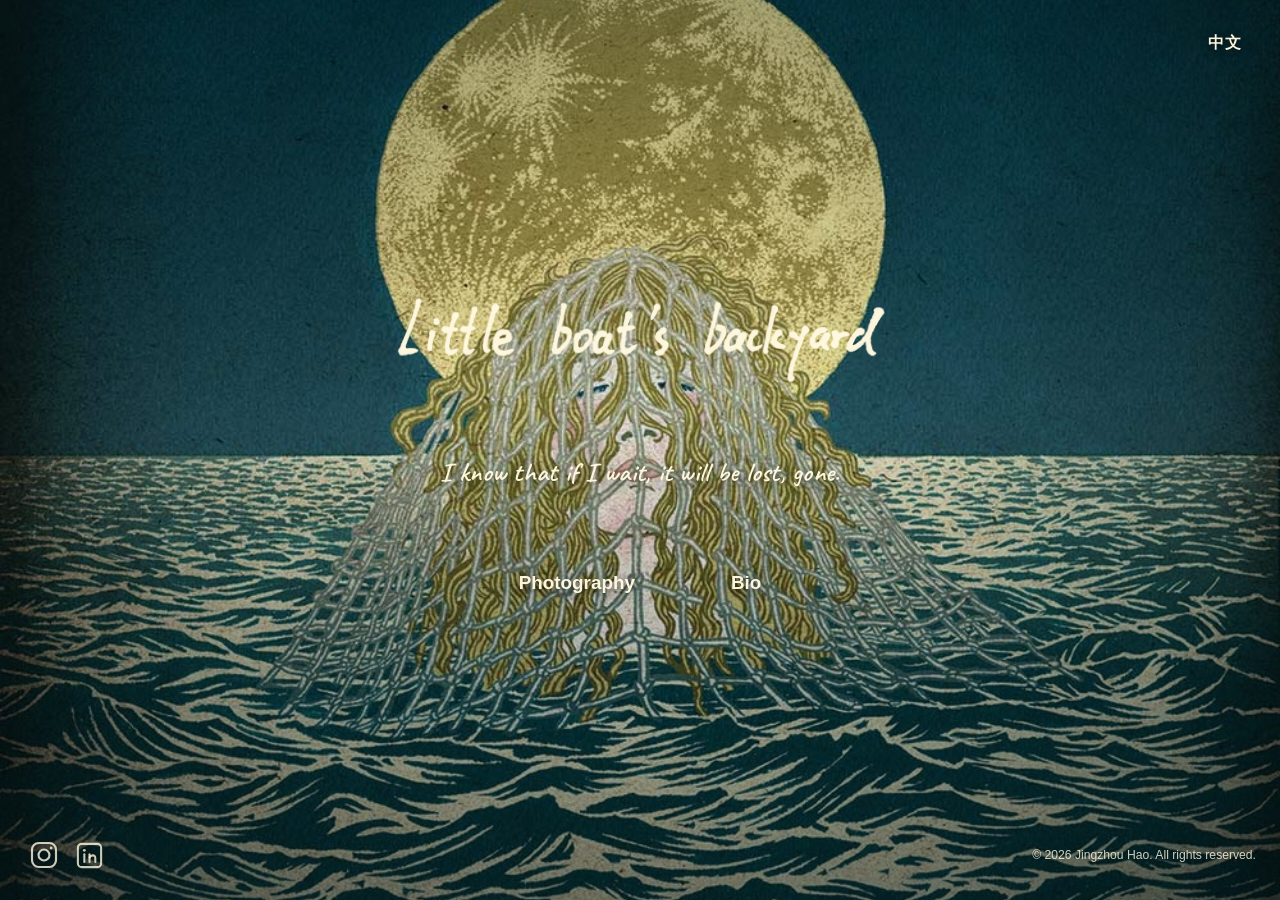
==== commit 9158ba59: "Update index.html" ====
--- a/index.html
+++ b/index.html
@@ -6,7 +6,7 @@
   <meta name="description" content="Little Boat's Backyard — a personal photography archive." />
   <meta name="theme-color" content="#10292b" />
   <title>Little Boat's Backyard</title>
-  <link rel="stylesheet" href="assets/css/styles.css?v=20260915-4" />
+  <link rel="stylesheet" href="assets/css/styles.css?v=20260917-1"
 </head>
 <body class="home-page">
   <main class="home-hero" id="top">
--- a/assets/css/styles.css
+++ b/assets/css/styles.css
@@ -1,4 +1,24 @@
-@import url('https://fonts.googleapis.com/css2?family=Caveat:wght@500;600&family=Cormorant+Garamond:ital,wght@0,500;0,600;1,500;1,600&family=Ma+Shan+Zheng&display=swap');
+/* =========================================================
+   LOCAL WEBFONTS
+   Self-hosted from assets/fonts/ for consistent rendering
+   across Safari, Chrome, iPhone, iPad, and desktop.
+   ========================================================= */
+
+@font-face {
+  font-family: "Caveat Local";
+  src: url("../fonts/caveat-latin-600-normal.woff2") format("woff2");
+  font-style: normal;
+  font-weight: 600;
+  font-display: swap;
+}
+
+@font-face {
+  font-family: "Ma Shan Zheng Local";
+  src: url("../fonts/ma-shan-zheng-chinese-simplified-400-normal.woff2") format("woff2");
+  font-style: normal;
+  font-weight: 400;
+  font-display: swap;
+}
 
 :root {
   --ink: #142a2b;
@@ -2393,7 +2413,8 @@
 
 /* English: artistic handwritten secondary voice. */
 html[lang="en"] .tagline {
-  font-family: "Caveat", "Segoe Print", cursive;
+  font-family: "Caveat Local", cursive;
+  font-synthesis: none;
   font-style: normal;
   font-weight: 600;
   font-size: clamp(1.35rem, 2.1vw, 1.78rem);
@@ -2406,7 +2427,8 @@
 /* Chinese: use a real webfont so iPhone/iPad do not fall back to PingFang. */
 html[lang="zh-CN"] .tagline,
 body.lang-zh .tagline {
-  font-family: "Ma Shan Zheng", "STKaiti", "Kaiti SC", KaiTi, cursive;
+  font-family: "Ma Shan Zheng Local", cursive;
+  font-synthesis: none;
   font-style: normal;
   font-weight: 400;
   font-size: clamp(0.96rem, 1.30vw, 1.16rem);
@@ -2654,7 +2676,7 @@
 
   html[lang="zh-CN"] .tagline,
   body.lang-zh .tagline {
-    font-family: "Ma Shan Zheng", "STKaiti", "Kaiti SC", KaiTi, cursive;
+    font-family: "Ma Shan Zheng Local", cursive;
     font-weight: 400;
     font-size: clamp(0.94rem, 4.0vw, 1.08rem);
     line-height: 1.65;
@@ -2710,7 +2732,8 @@
    English homepage typography is intentionally untouched. */
 html[lang="zh-CN"] .tagline,
 body.lang-zh .tagline {
-  font-family: "Ma Shan Zheng", "STKaiti", "Kaiti SC", KaiTi, cursive !important;
+  font-family: "Ma Shan Zheng Local", cursive !important;
+  font-synthesis: none;
   font-style: normal;
   font-weight: 400;
   font-size: clamp(0.90rem, 1.18vw, 1.06rem);
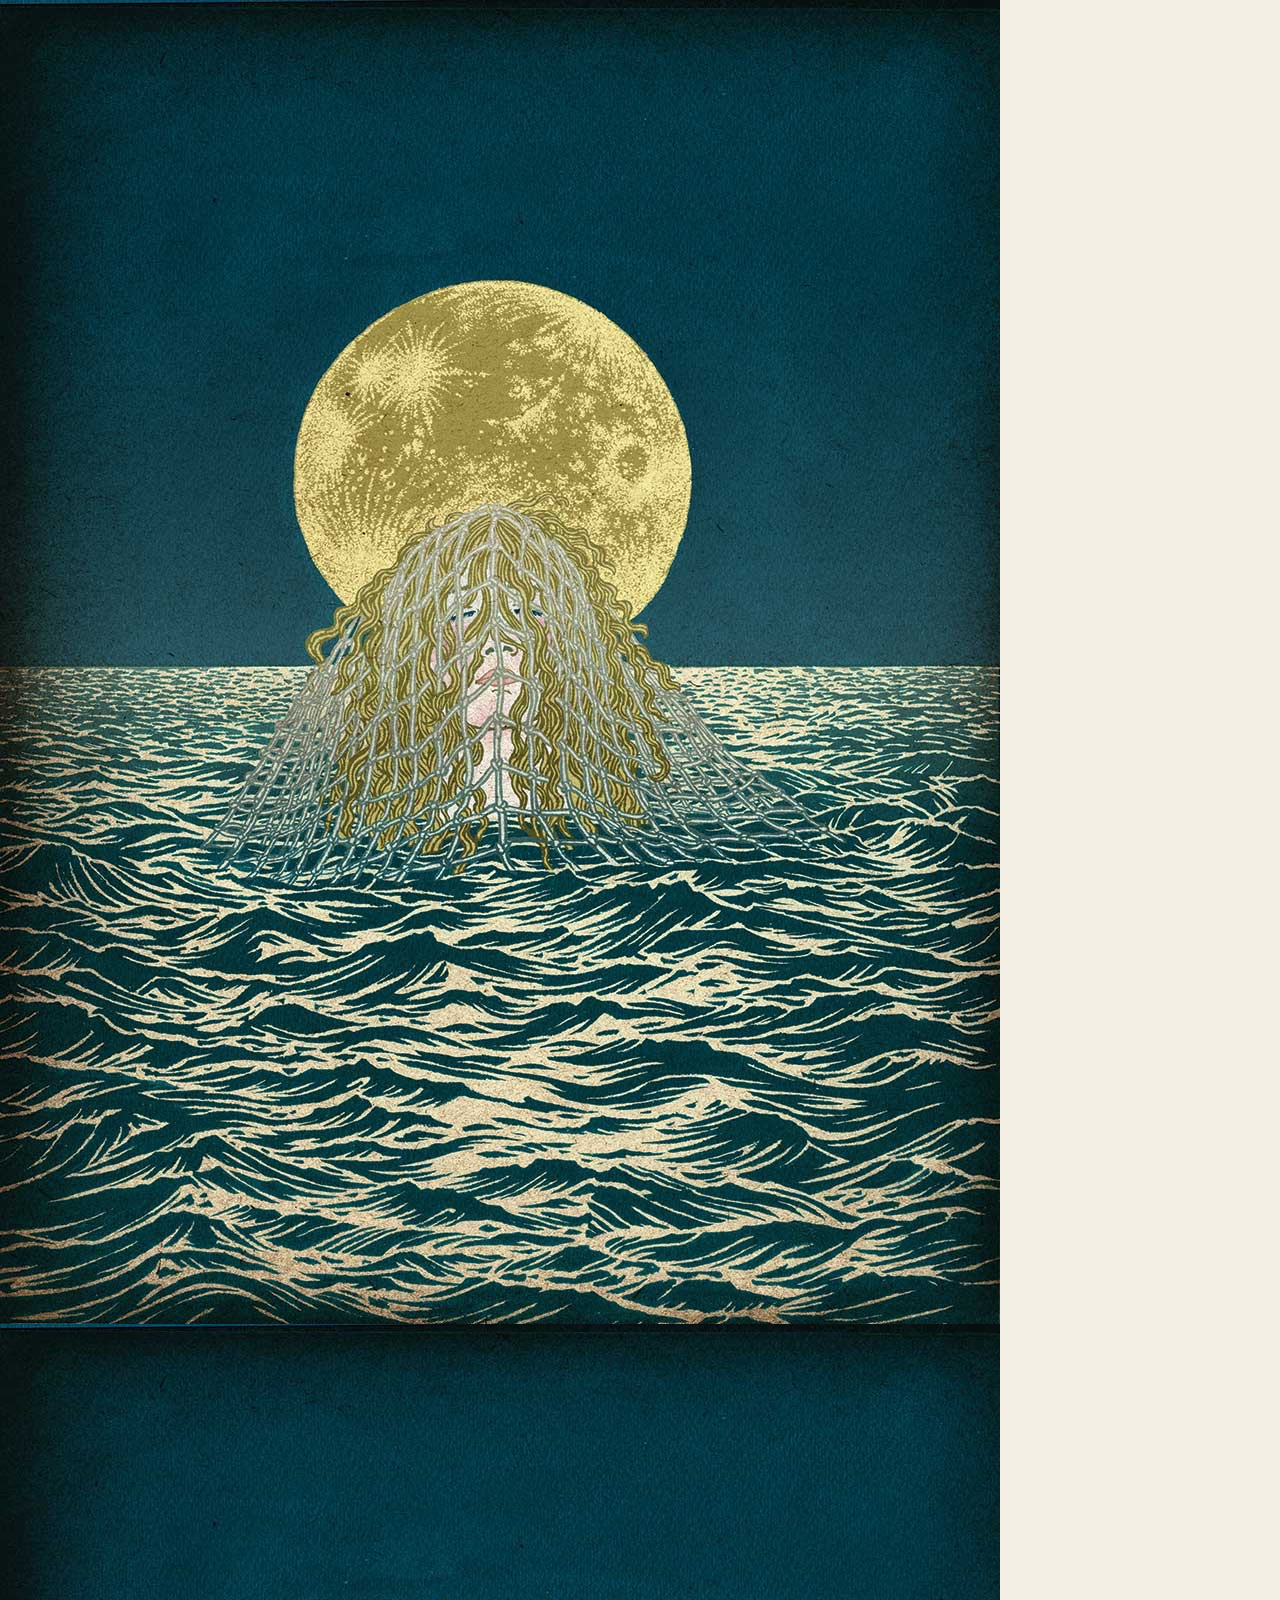
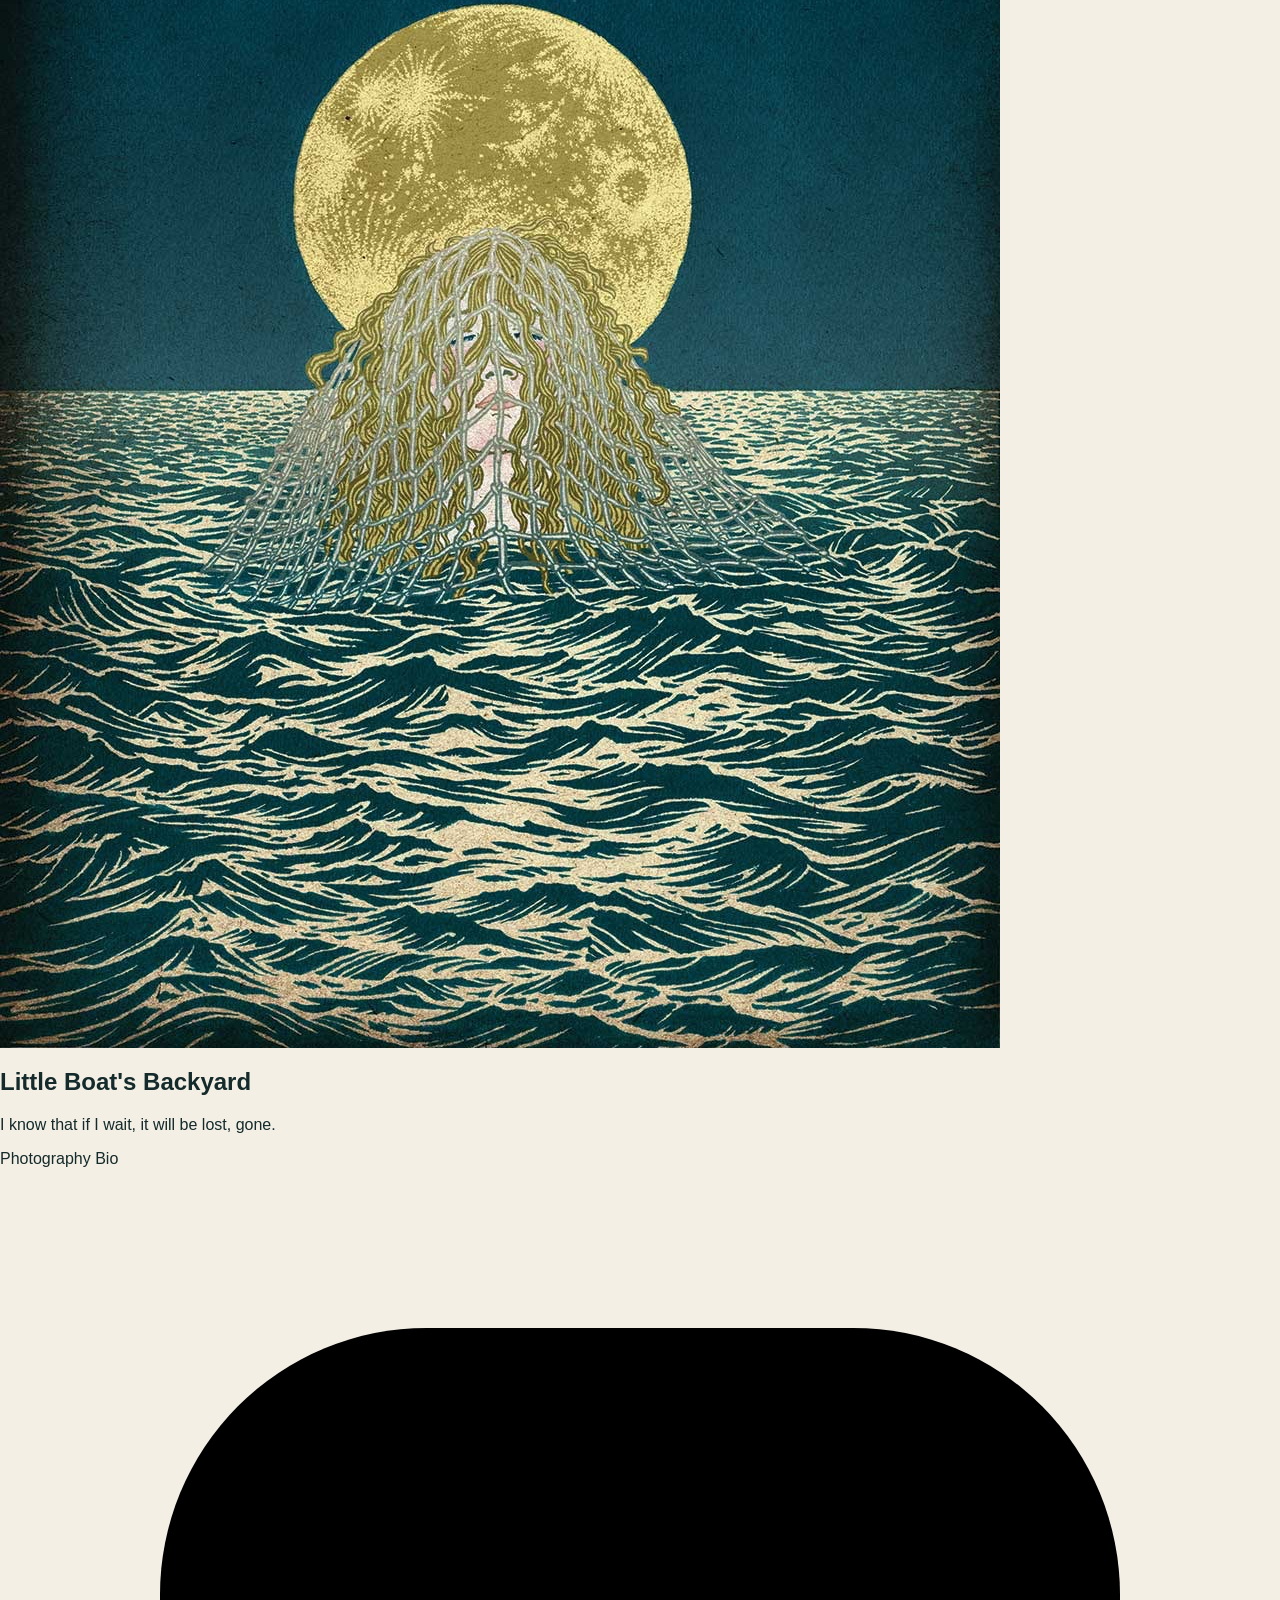
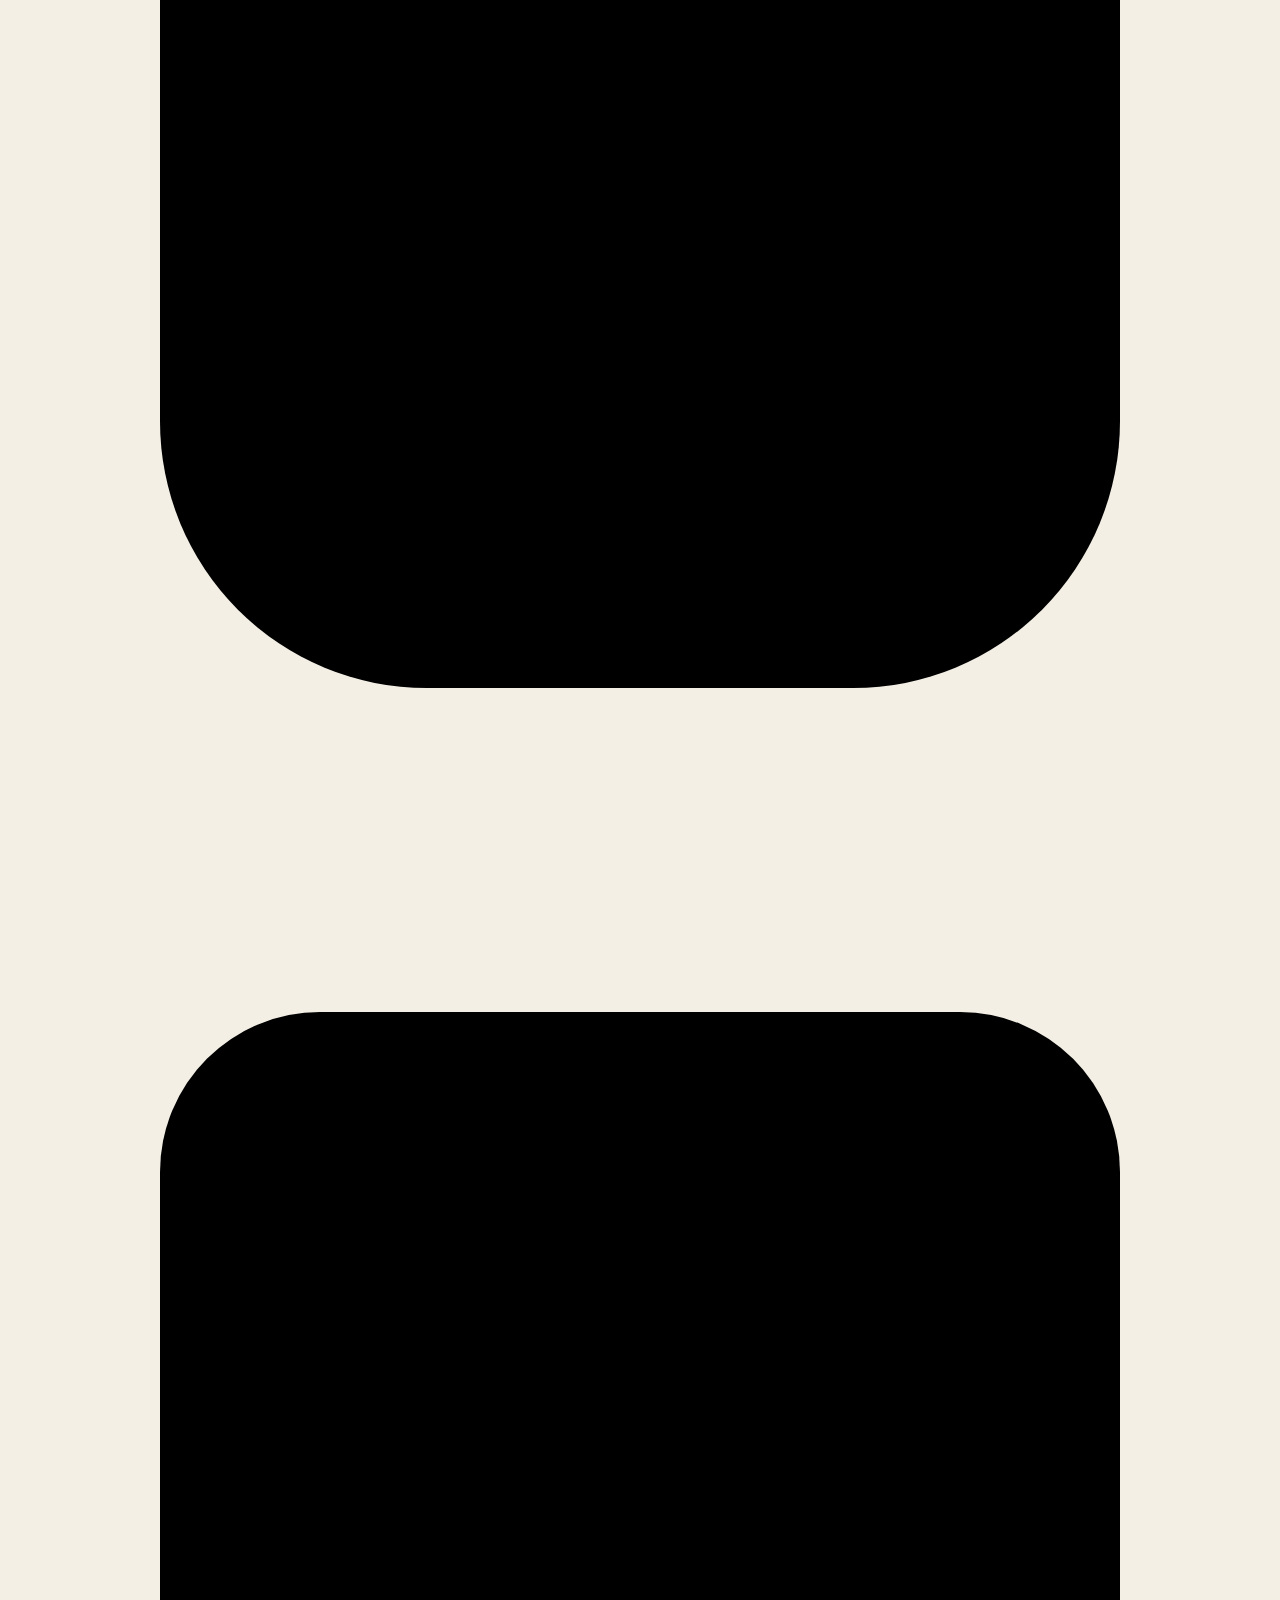
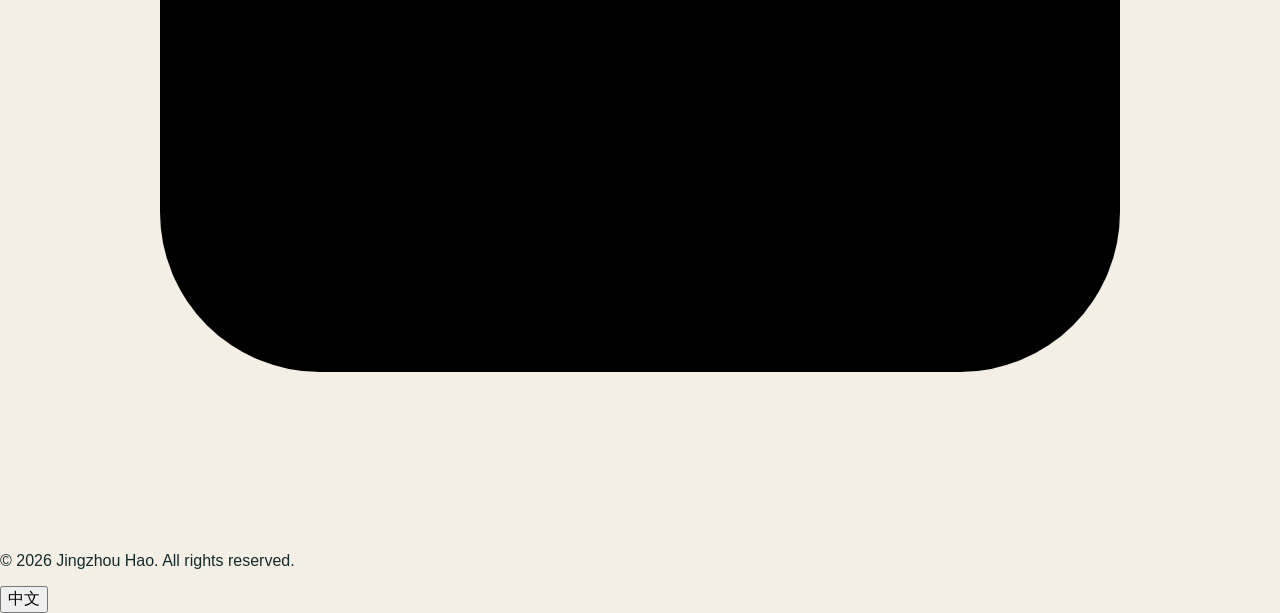
==== commit b8148b4e: "Update index.html" ====
--- a/index.html
+++ b/index.html
@@ -6,7 +6,7 @@
   <meta name="description" content="Little Boat's Backyard — a personal photography archive." />
   <meta name="theme-color" content="#10292b" />
   <title>Little Boat's Backyard</title>
-  <link rel="stylesheet" href="assets/css/styles.css?v=20260917-1"
+  <link rel="stylesheet" href="assets/css/styles.css?v=20261009-2005"
 </head>
 <body class="home-page">
   <main class="home-hero" id="top">
--- a/assets/css/styles.css
+++ b/assets/css/styles.css
@@ -94,2720 +94,3 @@
 
 button {
   font: inherit;
-}
-
-
-[hidden] {
-  display: none !important;
-}
-
-
-/* =========================================================
-   HOME
-   ========================================================= */
-
-
-.home-page {
-  height: 100svh;
-
-  overflow: hidden;
-
-  background:
-    var(--deep);
-}
-
-
-.home-hero {
-  position: relative;
-
-  height: 100svh;
-
-  overflow: hidden;
-
-  display: grid;
-
-  place-items: center;
-
-  isolation: isolate;
-}
-
-
-/*
-  Old blurred background is no
-  longer needed now that desktop
-  and mobile have their own covers.
-*/
-
-.home-backdrop {
-  display: none;
-}
-
-
-.home-image {
-  position: absolute;
-
-  inset: 0;
-
-  z-index: -3;
-
-  width: 100%;
-  height: 100%;
-
-  object-fit: cover;
-
-  object-position: center;
-}
-
-
-.home-shade {
-  position: absolute;
-
-  inset: 0;
-
-  z-index: -2;
-
-  background:
-
-    radial-gradient(
-      circle at 50% 45%,
-
-      rgba(3,18,20,0.03)
-      0 25%,
-
-      rgba(3,18,20,0.28)
-      72%,
-
-      rgba(3,18,20,0.52)
-      100%
-    ),
-
-    linear-gradient(
-      to bottom,
-
-      rgba(2,14,16,0.18),
-
-      rgba(2,14,16,0.03)
-      45%,
-
-      rgba(2,14,16,0.40)
-    );
-}
-
-
-.home-copy {
-  width:
-    min(
-      900px,
-      calc(100% - 48px)
-    );
-
-  padding:
-    0 28px 52px;
-
-  text-align: center;
-
-  color:
-    var(--cream);
-
-  text-shadow:
-    0 2px 22px
-    rgba(0,0,0,0.34);
-}
-
-
-.home-copy h1 {
-  margin: 0;
-
-  font:
-    400
-    clamp(
-      2.2rem,
-      4.2vw,
-      4rem
-    )
-    / 1.08
-    var(--serif);
-}
-
-
-.tagline {
-  max-width: 670px;
-
-  margin:
-    36px auto 0;
-
-  font:
-    italic
-    400
-    clamp(
-      0.98rem,
-      1.35vw,
-      1.16rem
-    )
-    / 1.8
-    var(--serif);
-}
-
-
-.home-nav {
-  display: flex;
-
-  justify-content: center;
-
-  gap:
-    clamp(
-      42px,
-      6vw,
-      76px
-    );
-
-  margin-top:
-    70px;
-
-  font:
-    400
-    clamp(
-      1rem,
-      1.55vw,
-      1.18rem
-    )
-    / 1.2
-    var(--serif);
-}
-
-
-.home-nav a,
-.topnav a {
-  position: relative;
-
-  padding:
-    5px 0;
-}
-
-
-.home-nav a::after,
-.topnav a::after {
-  content: "";
-
-  position: absolute;
-
-  left: 0;
-  right: 100%;
-
-  bottom: 0;
-
-  height: 1px;
-
-  background:
-    currentColor;
-
-  transition:
-    right 180ms ease;
-}
-
-
-.home-nav a:hover::after,
-.topnav a:hover::after,
-.topnav a.is-current::after {
-  right: 0;
-}
-
-
-/* =========================================================
-   LANGUAGE SWITCH
-   ========================================================= */
-
-
-.lang-toggle {
-  border: 0;
-
-  padding: 5px 0;
-
-  background:
-    transparent;
-
-  color: inherit;
-
-  cursor: pointer;
-
-  font: inherit;
-
-  opacity: 0.82;
-
-  transition:
-    opacity 180ms ease;
-}
-
-
-.lang-toggle:hover {
-  opacity: 1;
-}
-
-
-.lang-toggle--home {
-  position: absolute;
-
-  z-index: 4;
-
-  top: 24px;
-  right: 30px;
-
-  color:
-    rgba(
-      255,
-      248,
-      223,
-      0.90
-    );
-
-  font-size:
-    0.82rem;
-
-  letter-spacing:
-    0.06em;
-}
-
-
-/* =========================================================
-   NAVIGATION
-   ========================================================= */
-
-
-.topbar {
-  width:
-    min(
-      var(--content),
-      calc(100% - 48px)
-    );
-
-  min-height: 76px;
-
-  margin: 0 auto;
-
-  display: flex;
-
-  justify-content:
-    space-between;
-
-  align-items: center;
-
-  gap: 24px;
-
-  border-bottom:
-    1px solid
-    var(--line);
-}
-
-
-.brand {
-  font:
-    400
-    1.08rem
-    / 1.2
-    var(--serif);
-}
-
-
-.topnav {
-  display: flex;
-
-  align-items: center;
-
-  gap: 28px;
-
-  font-size:
-    0.86rem;
-}
-
-
-.topnav .lang-toggle {
-  margin-left: 4px;
-
-  font-size:
-    0.80rem;
-
-  letter-spacing:
-    0.05em;
-}
-
-
-/* =========================================================
-   SHARED HERO
-   ========================================================= */
-
-
-.page-hero {
-  position: relative;
-
-  width:
-    min(
-      var(--content),
-      calc(100% - 48px)
-    );
-
-  height:
-    clamp(
-      360px,
-      48vw,
-      650px
-    );
-
-  max-height:
-    70svh;
-
-  margin:
-    24px auto 0;
-
-  overflow: hidden;
-
-  background:
-    var(--deep);
-}
-
-
-.page-hero > img {
-  width: 100%;
-  height: 100%;
-
-  object-fit: cover;
-}
-
-
-.page-hero-shade {
-  position: absolute;
-
-  inset: 0;
-
-  background:
-    linear-gradient(
-      to top,
-
-      rgba(
-        3,
-        17,
-        19,
-        0.64
-      ),
-
-      rgba(
-        3,
-        17,
-        19,
-        0.04
-      )
-      58%
-    );
-}
-
-
-.page-hero-title {
-  position: absolute;
-
-  left:
-    clamp(
-      24px,
-      5vw,
-      74px
-    );
-
-  right:
-    clamp(
-      24px,
-      5vw,
-      74px
-    );
-
-  bottom:
-    clamp(
-      26px,
-      5vw,
-      64px
-    );
-
-  color:
-    var(--cream);
-}
-
-
-.page-hero-title h1 {
-  margin: 0;
-
-  font:
-    400
-    clamp(
-      3rem,
-      7.5vw,
-      6.5rem
-    )
-    / 0.96
-    var(--serif);
-}
-
-
-.kicker {
-  margin:
-    0 0 12px;
-
-  font-size:
-    0.69rem;
-
-  font-weight:
-    600;
-
-  letter-spacing:
-    0.18em;
-
-  text-transform:
-    uppercase;
-}
-
-
-.lang-zh .kicker {
-  letter-spacing:
-    0.10em;
-
-  text-transform:
-    none;
-}
-
-
-/* =========================================================
-   ALBUM HERO
-   ========================================================= */
-
-
-/*
-  3:2 is deliberately close to
-  a normal horizontal 35 mm frame.
-
-  This keeps the hero wide without
-  heavily cropping the original.
-*/
-
-.album-hero {
-  width:
-    min(
-      1180px,
-      calc(100% - 48px)
-    );
-
-  height: auto;
-
-  aspect-ratio:
-    3 / 2;
-
-  max-height: none;
-}
-
-
-.album-hero > img {
-  width: 100%;
-  height: 100%;
-
-  object-fit: cover;
-
-  object-position:
-    center;
-}
-
-
-/*
-  Secondary-language title.
-*/
-
-.album-hero .kicker {
-  margin-bottom:
-    10px;
-
-  font:
-    400
-    clamp(
-      0.95rem,
-      1.4vw,
-      1.2rem
-    )
-    / 1.4
-    var(--serif);
-
-  letter-spacing:
-    0.03em;
-
-  text-transform:
-    none;
-}
-
-
-/*
-  Main-language title.
-*/
-
-.album-hero
-.page-hero-title
-h1 {
-  font-size:
-    clamp(
-      2.9rem,
-      6.2vw,
-      5.3rem
-    );
-}
-
-
-/* =========================================================
-   PHOTOGRAPHY
-   ========================================================= */
-
-
-.collections-wrap {
-  width:
-    min(
-      var(--content),
-      calc(100% - 48px)
-    );
-
-  margin:
-    0 auto;
-
-  padding:
-    88px 0 124px;
-}
-
-
-.collections-heading {
-  display: grid;
-
-  grid-template-columns:
-    minmax(0, 1.35fr)
-    minmax(280px, 0.65fr);
-
-  gap: 64px;
-
-  align-items: end;
-
-  margin-bottom:
-    48px;
-
-  padding-bottom:
-    30px;
-
-  border-bottom:
-    1px solid
-    var(--line);
-}
-
-
-.collections-heading h2 {
-  max-width: 800px;
-
-  margin: 0;
-
-  font:
-    400
-    clamp(
-      2rem,
-      4vw,
-      3.35rem
-    )
-    / 1.1
-    var(--serif);
-}
-
-
-.collections-note {
-  margin: 0;
-
-  color:
-    var(--muted);
-
-  font:
-    400
-    1rem
-    / 1.75
-    var(--serif);
-}
-
-
-.collection-grid {
-  display: grid;
-
-  grid-template-columns:
-    repeat(
-      3,
-      minmax(0, 1fr)
-    );
-
-  gap:
-    54px 24px;
-}
-
-
-.collection-card {
-  min-width: 0;
-
-  opacity: 0;
-
-  transform:
-    translateY(10px);
-
-  animation:
-    collection-reveal
-    480ms
-    ease
-    forwards;
-
-  animation-delay:
-    var(
-      --delay,
-      0ms
-    );
-}
-
-
-@keyframes
-collection-reveal {
-
-  to {
-    opacity: 1;
-
-    transform:
-      translateY(0);
-  }
-}
-
-
-/*
-  3:2 instead of old 4:3.
-
-  This keeps your film covers
-  closer to the original frame.
-*/
-
-.collection-image-wrap {
-  aspect-ratio:
-    3 / 2;
-
-  overflow: hidden;
-
-  background:
-    var(--paper-soft);
-}
-
-
-.collection-image-wrap img {
-  width: 100%;
-  height: 100%;
-
-  object-fit: cover;
-
-  transition:
-    transform
-    600ms
-    cubic-bezier(
-      .2,
-      .7,
-      .2,
-      1
-    ),
-
-    opacity
-    250ms
-    ease;
-}
-
-
-.collection-card:hover img {
-  transform:
-    scale(1.022);
-
-  opacity:
-    0.95;
-}
-
-
-.collection-card-copy {
-  padding-top:
-    16px;
-}
-
-
-/*
-  Other-language title.
-*/
-
-.collection-secondary-title {
-  margin-bottom:
-    7px;
-
-  color:
-    var(--muted);
-
-  font:
-    400
-    0.92rem
-    / 1.45
-    var(--serif);
-}
-
-
-/*
-  Current-language title.
-*/
-
-.collection-card-copy h3 {
-  margin: 0;
-
-  font:
-    400
-    clamp(
-      1.4rem,
-      2.1vw,
-      1.95rem
-    )
-    / 1.12
-    var(--serif);
-}
-
-
-.lang-zh
-.collection-card-copy
-h3 {
-  line-height:
-    1.28;
-}
-
-
-/* =========================================================
-   ALBUM INTRO
-   ========================================================= */
-
-
-.album-intro-section {
-  width:
-    min(
-      1120px,
-      calc(100% - 48px)
-    );
-
-  margin:
-    0 auto;
-
-  padding:
-    82px 0 96px;
-
-  display: grid;
-
-  grid-template-columns:
-    minmax(150px, 0.3fr)
-    minmax(0, 1fr);
-
-  gap: 64px;
-
-  border-bottom:
-    1px solid
-    var(--line);
-}
-
-
-.back-link {
-  align-self: start;
-
-  display: inline-block;
-
-  width: fit-content;
-
-  color: var(--ink);
-
-  font-size: 0.92rem;
-  font-weight: 500;
-
-  line-height: 1.4;
-
-  padding-bottom: 5px;
-
-  border-bottom:
-    1px solid
-    rgba(20, 42, 43, 0.45);
-
-  transition:
-    opacity 180ms ease,
-    border-color 180ms ease;
-}
-
-
-.back-link:hover {
-  opacity: 0.6;
-
-  border-color:
-    var(--ink);
-}
-
-.album-intro,
-.album-reflection {
-  max-width: 790px;
-
-  margin: 0;
-
-  font:
-    400
-    clamp(
-      1.1rem,
-      1.7vw,
-      1.35rem
-    )
-    / 1.85
-    var(--serif);
-}
-
-
-.album-reflection {
-  margin-top:
-    26px;
-
-  color:
-    #53605c;
-}
-
-
-/* =========================================================
-   PHOTO STORIES
-   ========================================================= */
-
-
-.photo-stories {
-  width:
-    min(
-      1080px,
-      calc(100% - 48px)
-    );
-
-  margin:
-    0 auto;
-
-  padding:
-    88px 0 124px;
-}
-
-
-.photo-story {
-  width: 100%;
-
-  margin:
-    0 0
-    clamp(
-      82px,
-      10vw,
-      136px
-    );
-}
-
-
-/*
-  LANDSCAPE
-
-  Image above,
-  comment below.
-*/
-
-.photo-story--landscape {
-  display: block;
-
-  max-width: 840px;
-}
-
-
-/*
-  PORTRAIT — DESKTOP
-
-  Image left,
-  comment right.
-*/
-
-.photo-story--portrait {
-  display: grid;
-
-  grid-template-columns:
-    minmax(0, 500px)
-    minmax(210px, 300px);
-
-  gap:
-    clamp(
-      38px,
-      5vw,
-      66px
-    );
-
-  align-items: center;
-
-  max-width: 900px;
-}
-
-
-/*
-  If there is no text,
-  don't reserve text space.
-*/
-
-.photo-story--no-note
-.photo-story--portrait {
-  display: block;
-
-  max-width: 500px;
-}
-
-
-.photo-story--no-note
-.photo-story--landscape {
-  max-width: 840px;
-}
-
-
-.photo-story-figure {
-  margin: 0;
-
-  min-width: 0;
-}
-
-
-.photo-open {
-  display: flex;
-
-  justify-content:
-    flex-start;
-
-  width: 100%;
-
-  padding: 0;
-
-  border: 0;
-
-  background:
-    transparent;
-
-  cursor:
-    zoom-in;
-}
-
-
-.photo-open img {
-  display: block;
-
-  width: auto;
-
-  max-width: 100%;
-
-  height: auto;
-
-  object-fit:
-    contain;
-
-  object-position:
-    left center;
-
-  transition:
-    opacity 220ms ease;
-}
-
-
-.photo-story--landscape
-.photo-open img {
-  width: 100%;
-}
-
-
-.photo-story--portrait
-.photo-open img {
-  max-height:
-    74svh;
-}
-
-
-.photo-open:hover img {
-  opacity:
-    0.94;
-}
-
-
-/* Photo comment */
-
-.photo-note {
-  max-width: 700px;
-
-  margin-top:
-    18px;
-
-  font:
-    400
-    clamp(
-      0.98rem,
-      1.25vw,
-      1.08rem
-    )
-    / 1.75
-    var(--serif);
-}
-
-
-/*
-  Only portrait desktop
-  moves comment to right.
-*/
-
-.photo-story--portrait
-.photo-note {
-  max-width: 300px;
-
-  margin-top: 0;
-}
-
-
-.photo-caption {
-  margin: 0;
-}
-
-
-.photo-tech {
-  margin:
-    12px 0 0;
-
-  color:
-    var(--muted);
-
-  font:
-    400
-    0.78rem
-    / 1.55
-    var(--sans);
-
-  letter-spacing:
-    0.015em;
-}
-
-
-/* =========================================================
-   BIO
-   ========================================================= */
-
-
-.bio-intro-section {
-  width:
-    min(
-      1120px,
-      calc(100% - 48px)
-    );
-
-  margin:
-    0 auto;
-
-  padding:
-    98px 0 106px;
-
-  display: grid;
-
-  grid-template-columns:
-    minmax(280px, 0.75fr)
-    minmax(0, 1.25fr);
-
-  gap:
-    clamp(
-      52px,
-      8vw,
-      108px
-    );
-
-  align-items:
-    center;
-}
-
-
-.bio-portrait-wrap {
-  margin: 0;
-
-  aspect-ratio:
-    4 / 5;
-
-  overflow: hidden;
-
-  background:
-    var(--paper-soft);
-}
-
-
-.bio-portrait-wrap img {
-  width: 100%;
-  height: 100%;
-
-  object-fit:
-    cover;
-}
-
-
-.bio-copy h2,
-.cv-section h2 {
-  margin: 0;
-
-  font:
-    400
-    clamp(
-      2.2rem,
-      4vw,
-      3.6rem
-    )
-    / 1.05
-    var(--serif);
-}
-
-
-.bio-text {
-  margin-top:
-    30px;
-
-  font:
-    400
-    1.05rem
-    / 1.85
-    var(--serif);
-}
-
-
-.bio-text p {
-  margin:
-    0 0 18px;
-}
-
-
-/* ---------- CV ---------- */
-
-
-.cv-section {
-  width:
-    min(
-      1120px,
-      calc(100% - 48px)
-    );
-
-  margin:
-    0 auto;
-
-  padding:
-    76px 0 90px;
-
-  display: grid;
-
-  grid-template-columns:
-    minmax(220px, 0.7fr)
-    minmax(0, 1.3fr);
-
-  gap: 72px;
-
-  border-top:
-    1px solid
-    var(--line);
-}
-
-
-.cv-copy {
-  max-width: 650px;
-}
-
-
-.cv-copy p {
-  margin:
-    0 0 24px;
-
-  font:
-    400
-    1rem
-    / 1.75
-    var(--serif);
-}
-
-
-.cv-button {
-  display:
-    inline-flex;
-
-  align-items:
-    center;
-
-  gap: 10px;
-
-  padding:
-    11px 0;
-
-  border-bottom:
-    1px solid
-    currentColor;
-
-  font-size:
-    0.88rem;
-}
-
-
-.cv-missing {
-  color:
-    var(--muted);
-
-  font-size:
-    0.82rem !important;
-}
-
-
-/* =========================================================
-   FOOTER
-   ========================================================= */
-
-
-.site-footer {
-  width:
-    min(
-      var(--content),
-      calc(100% - 48px)
-    );
-
-  min-height:
-    90px;
-
-  margin:
-    0 auto;
-
-  display: flex;
-
-  justify-content:
-    space-between;
-
-  align-items:
-    center;
-
-  gap: 24px;
-
-  font-size:
-    0.76rem;
-}
-
-
-.site-footer--paper {
-  border-top:
-    1px solid
-    var(--line);
-
-  color:
-    var(--muted);
-}
-
-
-.site-footer--overlay {
-  position:
-    absolute;
-
-  left: 50%;
-  bottom: 0;
-
-  transform:
-    translateX(-50%);
-
-  z-index: 2;
-
-  color:
-    rgba(
-      255,
-      248,
-      223,
-      0.82
-    );
-}
-
-
-.social-links {
-  display: flex;
-
-  gap: 20px;
-}
-
-
-.social-links a:hover {
-  opacity:
-    0.6;
-}
-
-
-.copyright {
-  margin: 0;
-
-  text-align:
-    right;
-}
-
-
-/* =========================================================
-   LIGHTBOX
-   ========================================================= */
-
-
-.no-scroll {
-  overflow:
-    hidden;
-}
-
-
-.lightbox {
-  position:
-    fixed;
-
-  inset: 0;
-
-  z-index: 50;
-
-  display: none;
-
-  place-items:
-    center;
-
-  padding:
-    34px 72px;
-
-  color:
-    white;
-
-  background:
-    rgba(
-      5,
-      18,
-      20,
-      0.96
-    );
-}
-
-
-.lightbox.is-open {
-  display: grid;
-}
-
-
-.lightbox figure {
-  margin: 0;
-
-  text-align:
-    center;
-
-  max-width:
-    100%;
-}
-
-
-.lightbox img {
-  max-width:
-    min(
-      92vw,
-      1700px
-    );
-
-  max-height:
-    86vh;
-
-  width: auto;
-  height: auto;
-
-  margin:
-    0 auto;
-}
-
-
-.lightbox figcaption {
-  max-width: 760px;
-
-  min-height:
-    1.3em;
-
-  margin:
-    12px auto 0;
-
-  color:
-    rgba(
-      255,
-      255,
-      255,
-      0.70
-    );
-
-  font:
-    400
-    0.8rem
-    / 1.55
-    var(--serif);
-}
-
-
-.lightbox button {
-  position:
-    fixed;
-
-  border: 0;
-
-  background:
-    transparent;
-
-  color:
-    white;
-
-  cursor:
-    pointer;
-
-  opacity:
-    0.82;
-}
-
-
-.lightbox button:hover {
-  opacity: 1;
-}
-
-
-.lightbox-close {
-  top: 16px;
-
-  right: 24px;
-
-  font-size:
-    2.25rem;
-}
-
-
-.lightbox-prev,
-.lightbox-next {
-  top: 50%;
-
-  transform:
-    translateY(-50%);
-
-  font-size:
-    3rem;
-}
-
-
-.lightbox-prev {
-  left: 20px;
-}
-
-
-.lightbox-next {
-  right: 20px;
-}
-
-
-/* =========================================================
-   TABLET
-   ========================================================= */
-
-
-@media
-(max-width: 1024px) {
-
-
-  .collection-grid {
-    grid-template-columns:
-      repeat(
-        2,
-        minmax(0, 1fr)
-      );
-  }
-
-
-  .collections-heading {
-    grid-template-columns:
-      1fr;
-
-    gap:
-      26px;
-  }
-
-
-  .photo-story--portrait {
-    grid-template-columns:
-      minmax(0, 430px)
-      minmax(180px, 240px);
-
-    gap:
-      32px;
-  }
-
-
-  .bio-intro-section {
-    gap:
-      48px;
-  }
-}
-
-
-/* =========================================================
-   MOBILE
-   ========================================================= */
-
-
-@media
-(max-width: 680px) {
-
-
-  /* ---------- Home ---------- */
-
-
-  .home-copy {
-    width:
-      calc(100% - 28px);
-
-    padding:
-      0 14px 84px;
-  }
-
-
-  .home-copy h1 {
-    font-size:
-      clamp(
-        2rem,
-        9vw,
-        3.15rem
-      );
-  }
-
-
-  .tagline {
-    margin-top:
-      28px;
-
-    font-size:
-      0.94rem;
-
-    line-height:
-      1.7;
-  }
-
-
-  .home-nav {
-    margin-top:
-      52px;
-
-    gap:
-      38px;
-  }
-
-
-  .lang-toggle--home {
-    top: 18px;
-
-    right: 20px;
-  }
-
-
-  /* ---------- Navigation ---------- */
-
-
-  .topbar {
-    width:
-      calc(
-        100% - 28px
-      );
-
-    min-height:
-      66px;
-
-    gap:
-      14px;
-  }
-
-
-  .brand {
-    font-size:
-      0.92rem;
-  }
-
-
-  .topnav {
-    gap:
-      15px;
-
-    font-size:
-      0.76rem;
-  }
-
-
-  .topnav
-  .lang-toggle {
-    font-size:
-      0.73rem;
-  }
-
-
-  /* ---------- Hero ---------- */
-
-
-  .page-hero {
-    width:
-      calc(
-        100% - 24px
-      );
-
-    margin-top:
-      12px;
-
-    height:
-      54svh;
-
-    min-height:
-      350px;
-
-    max-height:
-      560px;
-  }
-
-
-  .page-hero-title h1 {
-    font-size:
-      clamp(
-        2.8rem,
-        14vw,
-        4.8rem
-      );
-  }
-
-
-  /*
-    Album hero remains 3:2.
-
-    It is intentionally not made
-    tall like the Photography and
-    Bio heroes.
-  */
-
-  .album-hero {
-    width:
-      calc(
-        100% - 24px
-      );
-
-    height: auto;
-
-    min-height: 0;
-
-    aspect-ratio:
-      3 / 2;
-  }
-
-
-  .album-hero
-  .page-hero-title {
-    left: 20px;
-
-    right: 20px;
-
-    bottom: 20px;
-  }
-
-
-  .album-hero
-  .page-hero-title
-  h1 {
-    font-size:
-      clamp(
-        2.3rem,
-        11vw,
-        3.9rem
-      );
-  }
-
-
-  .album-hero
-  .kicker {
-    font-size:
-      0.90rem;
-
-    line-height:
-      1.35;
-  }
-
-
-  /* ---------- Photography ---------- */
-
-
-  .collections-wrap {
-    width:
-      calc(
-        100% - 30px
-      );
-
-    padding:
-      64px 0 84px;
-  }
-
-
-  .collections-heading {
-    margin-bottom:
-      30px;
-
-    padding-bottom:
-      24px;
-  }
-
-
-  .collections-heading h2 {
-    font-size:
-      2rem;
-  }
-
-
-  .collection-grid {
-    grid-template-columns:
-      1fr;
-
-    gap:
-      42px;
-  }
-
-
-  .collection-image-wrap {
-    aspect-ratio:
-      3 / 2;
-  }
-
-
-  /* ---------- Album intro ---------- */
-
-
-  .album-intro-section {
-    width:
-      calc(
-        100% - 30px
-      );
-
-    grid-template-columns:
-      1fr;
-
-    gap:
-      34px;
-
-    padding:
-      58px 0 66px;
-  }
-
-
-  /* ---------- Photos ---------- */
-
-
-  .photo-stories {
-    width:
-      calc(
-        100% - 30px
-      );
-
-    padding:
-      64px 0 88px;
-  }
-
-
-  /*
-    ALL photos become vertical
-    flow on mobile:
-
-    image
-    text
-  */
-
-  .photo-story,
-  .photo-story--landscape,
-  .photo-story--portrait,
-  .photo-story--no-note,
-  .photo-story--no-note.photo-story--portrait {
-
-    display: block;
-
-    width: 100%;
-
-    max-width: none;
-
-    margin:
-      0 0 72px;
-  }
-
-
-  /*
-    Portrait photo itself stays a
-    little narrower than screen.
-  */
-
-  .photo-story--portrait
-  .photo-story-figure {
-
-    width:
-      min(
-        88%,
-        520px
-      );
-  }
-
-
-  .photo-open img,
-  .photo-story--portrait
-  .photo-open img,
-  .photo-story--landscape
-  .photo-open img {
-
-    width: 100%;
-
-    max-height: none;
-  }
-
-
-  .photo-note,
-  .photo-story--portrait
-  .photo-note {
-
-    width:
-      min(
-        94%,
-        700px
-      );
-
-    max-width: none;
-
-    margin:
-      16px 0 0;
-  }
-
-
-  /* ---------- Bio ---------- */
-
-
-  .bio-intro-section {
-    width:
-      calc(
-        100% - 30px
-      );
-
-    grid-template-columns:
-      1fr;
-
-    gap:
-      42px;
-
-    padding:
-      68px 0 76px;
-  }
-
-
-  .bio-portrait-wrap {
-    width:
-      min(
-        82%,
-        420px
-      );
-  }
-
-
-  .cv-section {
-    width:
-      calc(
-        100% - 30px
-      );
-
-    grid-template-columns:
-      1fr;
-
-    gap:
-      28px;
-
-    padding:
-      58px 0 70px;
-  }
-
-
-  /* ---------- Footer ---------- */
-
-
-  .site-footer {
-    width:
-      calc(
-        100% - 30px
-      );
-
-    min-height:
-      112px;
-
-    flex-direction:
-      column;
-
-    justify-content:
-      center;
-
-    gap:
-      12px;
-
-    text-align:
-      center;
-  }
-
-
-  .copyright {
-    text-align:
-      center;
-  }
-
-
-  .site-footer--overlay {
-    min-height:
-      82px;
-
-    flex-direction:
-      row;
-
-    justify-content:
-      space-between;
-
-    text-align:
-      left;
-  }
-
-
-  .site-footer--overlay
-  .copyright {
-    text-align:
-      right;
-  }
-
-
-  /* ---------- Lightbox ---------- */
-
-
-  .lightbox {
-    padding:
-      52px 18px 28px;
-  }
-
-
-  .lightbox-prev {
-    left: 8px;
-  }
-
-
-  .lightbox-next {
-    right: 8px;
-  }
-
-
-  .lightbox-prev,
-  .lightbox-next {
-    font-size:
-      2.4rem;
-  }
-}
-/* Photography / Bio hero 不重复显示网站名字 */
-.page-hero--photography .kicker,
-.bio-hero .kicker {
-  display: none;
-}
-/* =========================================================
-   PHOTOGRAPHY + BIO
-   unified post-hero layout
-   ========================================================= */
-
-
-/*
-  Desktop / tablet hero width follows
-  the same content width as the top navigation.
-
-  This prevents the hero from being
-  wider than the line above it.
-*/
-
-@media (min-width: 681px) {
-
-  .page-hero--photography,
-  .bio-hero {
-
-    width:
-      min(
-        var(--content),
-        calc(100% - 48px)
-      );
-  }
-
-}
-
-
-
-/* =========================================================
-   PHOTOGRAPHY
-   ========================================================= */
-
-
-/*
-  No headline / intro section.
-
-  The horizontal rule directly separates
-  the hero from the collection grid.
-*/
-
-.collections-wrap--minimal {
-
-  width:
-    min(
-      var(--content),
-      calc(100% - 48px)
-    );
-
-  margin:
-    64px auto 0;
-
-  padding:
-    56px 0 124px;
-
-  border-top:
-    1px solid
-    var(--line);
-}
-
-
-
-/*
-  The old duplicated site-title kicker
-  inside the hero should never appear.
-*/
-
-.page-hero--photography
-.kicker {
-
-  display: none;
-}
-
-
-
-/* =========================================================
-   BIO
-   ========================================================= */
-
-
-/*
-  Make Bio start exactly like Photography:
-
-      hero
-      spacing
-      horizontal rule
-      content
-*/
-
-.bio-intro-section {
-
-  width:
-    min(
-      var(--content),
-      calc(100% - 48px)
-    );
-
-  margin:
-    64px auto 0;
-
-  padding:
-    56px 0 106px;
-
-  border-top:
-    1px solid
-    var(--line);
-}
-
-
-
-/*
-  Same rule:
-  don't repeat the website name
-  inside the hero.
-*/
-
-.bio-hero
-.kicker {
-
-  display: none;
-}
-
-
-
-/* =========================================================
-   MOBILE
-   ========================================================= */
-
-@media (max-width: 680px) {
-
-
-  /*
-    Keep the existing mobile hero behavior.
-  */
-
-  .collections-wrap--minimal {
-
-    width:
-      calc(100% - 30px);
-
-    margin:
-      44px auto 0;
-
-    padding:
-      42px 0 84px;
-  }
-
-
-  .bio-intro-section {
-
-    width:
-      calc(100% - 30px);
-
-    margin:
-      44px auto 0;
-
-    padding:
-      42px 0 76px;
-  }
-
-}
-
-/* =========================================================
-   CONSOLIDATED FINAL OVERRIDES
-   Typography, handwritten branding, responsive behavior,
-   and social icons.
-   ========================================================= */
-
-/* =========================================================
-   HANDWRITTEN SITE LOGO
-   ========================================================= */
-
-body {
-  --site-logo: url("../images/branding/title-en.png");
-  --site-logo-ratio: 1446 / 299;
-}
-
-body.lang-zh {
-  --site-logo: url("../images/branding/title-zh.png");
-  --site-logo-ratio: 1300 / 242;
-}
-
-#site-title,
-.brand {
-  font-size: 0;
-  line-height: 0;
-}
-
-#site-title::before,
-.brand::before {
-  content: "";
-  display: block;
-  aspect-ratio: var(--site-logo-ratio);
-  background: currentColor;
-  -webkit-mask-image: var(--site-logo);
-  mask-image: var(--site-logo);
-  -webkit-mask-repeat: no-repeat;
-  mask-repeat: no-repeat;
-  -webkit-mask-size: contain;
-  mask-size: contain;
-}
-
-/* Homepage logo */
-#site-title {
-  display: flex;
-  justify-content: center;
-  width: 100%;
-  color: var(--cream);
-  text-shadow: none;
-  overflow: visible;
-}
-
-#site-title::before {
-  width: min(88vw, 1000px);
-  -webkit-mask-position: center;
-  mask-position: center;
-}
-
-body.lang-zh #site-title::before {
-  width: min(79vw, 880px);
-}
-
-/* Header logo */
-.brand {
-  display: inline-flex;
-  align-items: center;
-  flex-shrink: 0;
-  color: var(--ink);
-}
-
-/* English logo aligns with the left edge of the top rule. */
-body:not(.lang-zh) .brand {
-  margin-left: 0;
-}
-
-body:not(.lang-zh) .brand::before {
-  width: 360px;
-  -webkit-mask-position: left center;
-  mask-position: left center;
-}
-
-/* Chinese placement was already visually balanced. */
-body.lang-zh .brand {
-  margin-left: -10px;
-}
-
-body.lang-zh .brand::before {
-  width: 315px;
-  -webkit-mask-position: left center;
-  mask-position: left center;
-}
-
-.topbar {
-  min-height: 88px;
-}
-
-/* =========================================================
-   NAVIGATION
-   Clearer than the earlier Cormorant navigation.
-   ========================================================= */
-
-html[lang="en"] .topnav,
-html[lang="en"] .home-nav,
-html[lang="en"] .lang-toggle {
-  font-family: "Avenir Next", Avenir, "Helvetica Neue", Arial, sans-serif;
-  font-weight: 600;
-}
-
-html[lang="zh-CN"] .topnav,
-html[lang="zh-CN"] .home-nav,
-html[lang="zh-CN"] .lang-toggle {
-  font-family: "PingFang SC", "Hiragino Sans GB", "Microsoft YaHei", sans-serif;
-  font-weight: 500;
-}
-
-.topnav {
-  font-size: 0.94rem;
-}
-
-.topnav .lang-toggle {
-  font-size: 0.90rem;
-  font-weight: inherit;
-}
-
-/* Homepage navigation needs stronger contrast over photography. */
-.home-page .home-nav {
-  font-size: 1.18rem;
-}
-
-.home-page .home-nav a {
-  padding: 10px 10px;
-  color: rgba(255, 248, 223, 0.99);
-  text-shadow: 0 2px 12px rgba(0, 0, 0, 0.66);
-}
-
-.home-page .lang-toggle--home {
-  padding: 9px 8px;
-  color: rgba(255, 248, 223, 0.99);
-  font-size: 0.98rem;
-  font-weight: 600;
-  opacity: 1;
-  text-shadow: 0 2px 11px rgba(0, 0, 0, 0.68);
-}
-
-/* =========================================================
-   HOMEPAGE TAGLINE
-   ========================================================= */
-
-/* English: artistic handwritten secondary voice. */
-html[lang="en"] .tagline {
-  font-family: "Caveat Local", cursive;
-  font-synthesis: none;
-  font-style: normal;
-  font-weight: 600;
-  font-size: clamp(1.35rem, 2.1vw, 1.78rem);
-  line-height: 1.4;
-  letter-spacing: 0.01em;
-  color: rgba(255, 248, 223, 0.99);
-  text-shadow: 0 2px 13px rgba(0, 0, 0, 0.66);
-}
-
-/* Chinese: use a real webfont so iPhone/iPad do not fall back to PingFang. */
-html[lang="zh-CN"] .tagline,
-body.lang-zh .tagline {
-  font-family: "Ma Shan Zheng Local", cursive;
-  font-synthesis: none;
-  font-style: normal;
-  font-weight: 400;
-  font-size: clamp(0.96rem, 1.30vw, 1.16rem);
-  line-height: 1.70;
-  letter-spacing: 0.035em;
-  color: rgba(255, 248, 223, 0.99);
-  text-shadow: 0 2px 12px rgba(0, 0, 0, 0.60);
-}
-
-/* =========================================================
-   KEEP COLLECTION/BODY COPY IN THE SIMPLE SANS STYLE
-   across desktop, tablet, and mobile.
-   ========================================================= */
-
-.collection-secondary-title,
-.collection-card-copy h3,
-.album-hero .page-hero-title h1,
-.album-hero .kicker,
-.album-intro,
-.album-reflection,
-.photo-note,
-.photo-tech,
-#bio-name,
-.bio-copy h2,
-.bio-text,
-.bio-text p,
-.cv-section h2,
-.cv-copy p {
-  font-family: var(--sans) !important;
-  font-weight: 400;
-}
-
-/* =========================================================
-   BIO ALIGNMENT + BILINGUAL NAME
-   ========================================================= */
-
-.bio-intro-section {
-  align-items: start;
-}
-
-.bio-copy {
-  padding-top: 0;
-  align-self: start;
-}
-
-#bio-name {
-  display: flex;
-  flex-wrap: wrap;
-  align-items: baseline;
-  column-gap: 0.24em;
-  row-gap: 0.08em;
-  margin-top: 0;
-}
-
-.bio-name-primary {
-  font: inherit;
-}
-
-.bio-name-secondary {
-  font-size: 0.48em;
-  font-weight: 400;
-  color: var(--muted);
-  white-space: nowrap;
-}
-
-.bio-text {
-  margin-top: 28px;
-}
-
-/* =========================================================
-   SOCIAL ICONS
-   Bigger, visually stronger, tighter spacing.
-   ========================================================= */
-
-.social-links {
-  display: flex;
-  align-items: center;
-  gap: 5px;
-}
-
-.social-icon-link {
-  display: inline-flex;
-  align-items: center;
-  justify-content: center;
-  width: 40px;
-  height: 40px;
-  color: inherit;
-  opacity: 0.92;
-  transition: opacity 180ms ease, transform 180ms ease;
-}
-
-.social-icon-link:hover {
-  opacity: 1;
-  transform: translateY(-1px);
-}
-
-.social-icon {
-  width: 32px;
-  height: 32px;
-  fill: none;
-  stroke: currentColor;
-  stroke-width: 1.6;
-  stroke-linecap: round;
-  stroke-linejoin: round;
-}
-
-.social-icon--linkedin {
-  width: 31px;
-  height: 31px;
-}
-
-.social-icon-dot,
-.social-icon-fill {
-  fill: currentColor;
-  stroke: none;
-}
-
-.site-footer--overlay .social-icon-link {
-  opacity: 0.98;
-}
-
-/* =========================================================
-   TABLET
-   ========================================================= */
-
-@media (max-width: 1024px) and (min-width: 681px) {
-  body:not(.lang-zh) .brand::before {
-    width: 305px;
-  }
-
-  body.lang-zh .brand::before {
-    width: 270px;
-  }
-
-  #site-title::before {
-    width: min(88vw, 800px);
-  }
-
-  body.lang-zh #site-title::before {
-    width: min(81vw, 720px);
-  }
-
-  .topnav {
-    gap: 18px;
-    font-size: 0.90rem;
-  }
-
-  .home-page .home-nav {
-    font-size: 1.12rem;
-  }
-
-  .social-links {
-    gap: 5px;
-  }
-
-  .social-icon-link {
-    width: 38px;
-    height: 38px;
-  }
-
-  .social-icon {
-    width: 31px;
-    height: 31px;
-  }
-
-  .social-icon--linkedin {
-    width: 30px;
-    height: 30px;
-  }
-}
-
-/* =========================================================
-   MOBILE
-   ========================================================= */
-
-@media (max-width: 680px) {
-  /* Make the visible handwritten homepage title clearly
-     wider than the tagline despite transparency in the PNG. */
-  #site-title::before {
-    width: 100%;
-    max-width: none;
-    transform: scale(1.26);
-    transform-origin: center center;
-  }
-
-  body.lang-zh #site-title::before {
-    width: 100%;
-    transform: scale(1.17);
-  }
-
-  .tagline {
-    max-width: 76vw;
-  }
-
-  body:not(.lang-zh) .brand {
-    margin-left: 0;
-  }
-
-  body:not(.lang-zh) .brand::before {
-    width: 225px;
-  }
-
-  body.lang-zh .brand {
-    margin-left: -7px;
-  }
-
-  body.lang-zh .brand::before {
-    width: 205px;
-  }
-
-  .topbar {
-    width: calc(100% - 22px);
-    min-height: 74px;
-    gap: 6px;
-  }
-
-  .topnav {
-    gap: 7px;
-    font-size: 0.79rem;
-  }
-
-  .topnav .lang-toggle {
-    margin-left: 0;
-    font-size: 0.77rem;
-  }
-
-  .home-page .home-nav {
-    gap: 28px;
-    font-size: 1.05rem;
-  }
-
-  .home-page .home-nav a {
-    padding: 11px 8px;
-  }
-
-  .home-page .lang-toggle--home {
-    padding: 10px 8px;
-    font-size: 0.93rem;
-  }
-
-  html[lang="en"] .tagline {
-    font-size: clamp(1.24rem, 5.5vw, 1.50rem);
-    line-height: 1.4;
-  }
-
-  html[lang="zh-CN"] .tagline,
-  body.lang-zh .tagline {
-    font-family: "Ma Shan Zheng Local", cursive;
-    font-weight: 400;
-    font-size: clamp(0.94rem, 4.0vw, 1.08rem);
-    line-height: 1.65;
-    letter-spacing: 0.03em;
-  }
-
-  .social-links {
-    gap: 4px;
-  }
-
-  .social-icon-link {
-    width: 34px;
-    height: 34px;
-  }
-
-  .social-icon,
-  .social-icon--linkedin {
-    width: 29px;
-    height: 29px;
-  }
-
-  .bio-intro-section {
-    gap: 32px;
-  }
-
-  #bio-name {
-    font-size: clamp(2.25rem, 10vw, 3.4rem);
-  }
-
-  .bio-name-secondary {
-    font-size: 0.43em;
-  }
-
-  .bio-text {
-    margin-top: 24px;
-  }
-}
-
-
-/* =========================================================
-   BIO / HERO FINAL POLISH
-   ========================================================= */
-
-/* Keep all inner-page wide-cover titles in the same clean sans family.
-   This prevents desktop Chinese from falling back to Songti. */
-.inner-page .page-hero-title h1,
-.inner-page .page-hero-title .kicker {
-  font-family: var(--sans) !important;
-  font-weight: 400;
-}
-
-/* Chinese homepage tagline: Ma Shan Zheng, slightly smaller and light-looking.
-   English homepage typography is intentionally untouched. */
-html[lang="zh-CN"] .tagline,
-body.lang-zh .tagline {
-  font-family: "Ma Shan Zheng Local", cursive !important;
-  font-synthesis: none;
-  font-style: normal;
-  font-weight: 400;
-  font-size: clamp(0.90rem, 1.18vw, 1.06rem);
-  line-height: 1.72;
-  letter-spacing: 0.025em;
-}
-
-@media (max-width: 680px) {
-  html[lang="zh-CN"] .tagline,
-  body.lang-zh .tagline {
-    font-size: clamp(0.90rem, 3.8vw, 1.02rem);
-    line-height: 1.68;
-  }
-}
-
-/* =========================================================
-   BIO PHOTO GALLERY
-   Pure-photo masonry-like columns, no captions or text blocks.
-   ========================================================= */
-
-.bio-gallery-section {
-  width: min(var(--content), calc(100% - 48px));
-  margin: 0 auto;
-  padding: 16px 0 92px;
-}
-
-.bio-gallery {
-  columns: 3 260px;
-  column-gap: 18px;
-}
-
-.bio-gallery-item {
-  break-inside: avoid;
-  margin: 0 0 18px;
-}
-
-.bio-gallery-item img {
-  width: 100%;
-  height: auto;
-  display: block;
-}
-
-@media (max-width: 1024px) {
-  .bio-gallery-section {
-    width: calc(100% - 36px);
-    padding-bottom: 72px;
-  }
-
-  .bio-gallery {
-    columns: 2 240px;
-    column-gap: 14px;
-  }
-
-  .bio-gallery-item {
-    margin-bottom: 14px;
-  }
-}
-
-@media (max-width: 480px) {
-  .bio-gallery-section {
-    width: calc(100% - 30px);
-    padding-bottom: 60px;
-  }
-
-  .bio-gallery {
-    columns: 1;
-  }
-}
-
-/* Single CV heading only; no duplicated kicker/title hierarchy. */
-.cv-section .cv-heading {
-  margin: 0;
-  font-family: var(--sans) !important;
-  font-weight: 500;
-  font-size: clamp(2rem, 3.3vw, 3.2rem);
-  line-height: 1.08;
-}
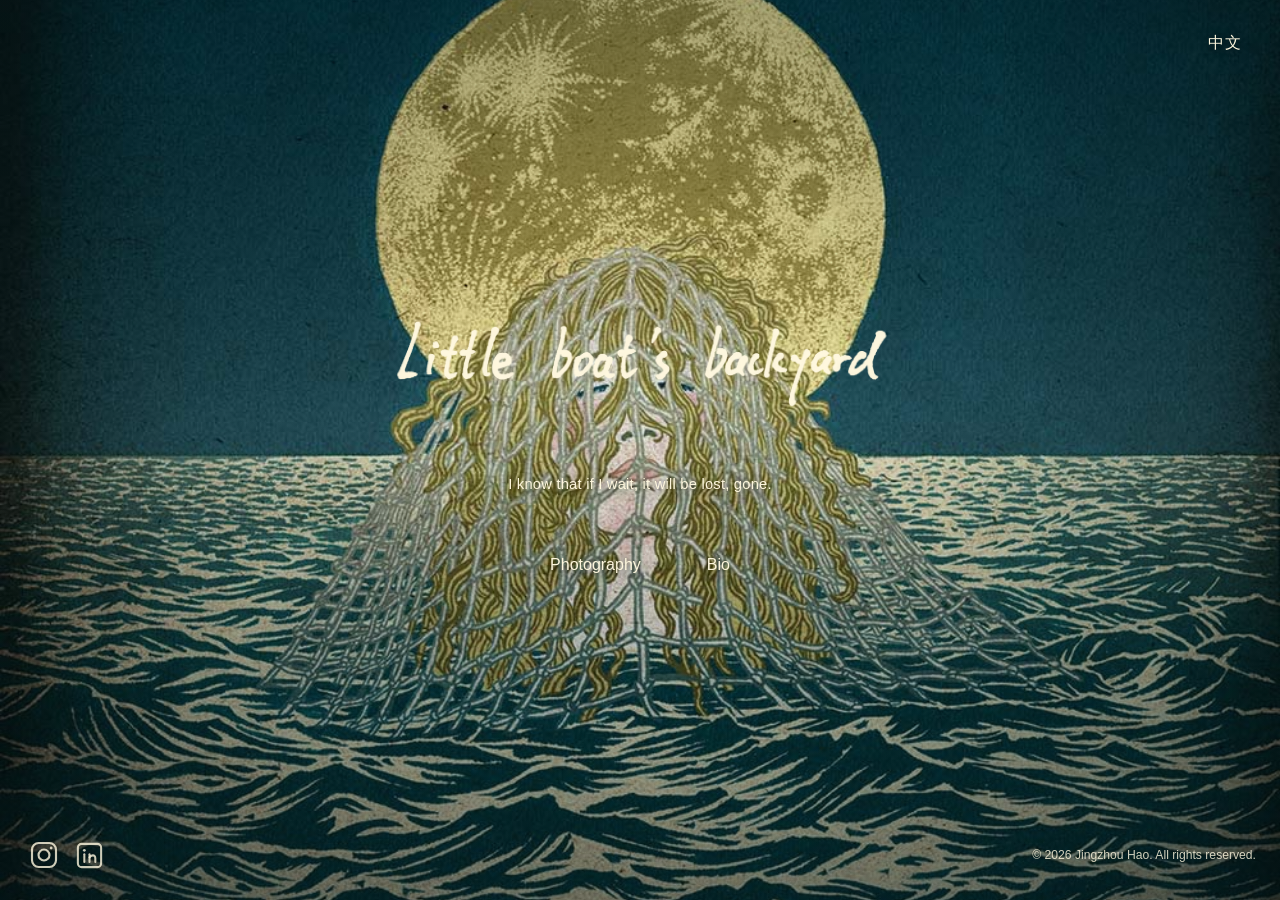
==== commit 4d05fbf8: "Update index.html" ====
--- a/index.html
+++ b/index.html
@@ -6,7 +6,7 @@
   <meta name="description" content="Little Boat's Backyard — a personal photography archive." />
   <meta name="theme-color" content="#10292b" />
   <title>Little Boat's Backyard</title>
-  <link rel="stylesheet" href="assets/css/styles.css?v=20261009-2005"
+  <link rel="stylesheet" href="assets/css/site.css"
 </head>
 <body class="home-page">
   <main class="home-hero" id="top">
--- a/assets/css/site.css
+++ b/assets/css/site.css
@@ -0,0 +1,3234 @@
+/* =========================================================
+   LOCAL WEBFONTS
+   Self-hosted from assets/fonts/ for consistent rendering
+   across Safari, Chrome, iPhone, iPad, and desktop.
+   ========================================================= */
+
+@font-face {
+  font-family: "Caveat Local";
+  src: url("../fonts/caveat-latin-600-normal.woff2") format("woff2");
+  font-style: normal;
+  font-weight: 600;
+  font-display: swap;
+}
+
+@font-face {
+  font-family: "Ma Shan Zheng Local";
+  src: url("../fonts/ma-shan-zheng-chinese-simplified-400-normal.woff2") format("woff2");
+  font-style: normal;
+  font-weight: 400;
+  font-display: swap;
+}
+
+:root {
+  --ink: #142a2b;
+  --deep: #0c2628;
+
+  --paper: #f3efe5;
+  --paper-soft: #ece6d8;
+
+  --cream: #fff8df;
+  --muted: #6a7470;
+
+  --line:
+    rgba(20, 42, 43, 0.18);
+
+  --serif:
+    "Iowan Old Style",
+    Baskerville,
+    "Songti SC",
+    STSong,
+    Georgia,
+    serif;
+
+  --sans:
+    "Helvetica Neue",
+    "PingFang SC",
+    "Hiragino Sans GB",
+    Arial,
+    sans-serif;
+
+  --content: 1280px;
+}
+
+
+* {
+  box-sizing: border-box;
+}
+
+
+html {
+  scroll-behavior: smooth;
+}
+
+
+body {
+  margin: 0;
+
+  color: var(--ink);
+  background: var(--paper);
+
+  font-family: var(--sans);
+
+  -webkit-font-smoothing:
+    antialiased;
+
+  text-rendering:
+    optimizeLegibility;
+}
+
+
+img {
+  display: block;
+
+  max-width: 100%;
+}
+
+
+a {
+  color: inherit;
+
+  text-decoration: none;
+}
+
+
+button {
+  font: inherit;
+}
+
+
+[hidden] {
+  display: none !important;
+}
+
+
+/* =========================================================
+   HOME
+   ========================================================= */
+
+
+.home-page {
+  height: 100svh;
+
+  overflow: hidden;
+
+  background:
+    var(--deep);
+}
+
+
+.home-hero {
+  position: relative;
+
+  height: 100svh;
+
+  overflow: hidden;
+
+  display: grid;
+
+  place-items: center;
+
+  isolation: isolate;
+}
+
+
+/*
+  Old blurred background is no
+  longer needed now that desktop
+  and mobile have their own covers.
+*/
+
+.home-backdrop {
+  display: none;
+}
+
+
+.home-image {
+  position: absolute;
+
+  inset: 0;
+
+  z-index: -3;
+
+  width: 100%;
+  height: 100%;
+
+  object-fit: cover;
+
+  object-position: center;
+}
+
+
+.home-shade {
+  position: absolute;
+
+  inset: 0;
+
+  z-index: -2;
+
+  background:
+
+    radial-gradient(
+      circle at 50% 45%,
+
+      rgba(3,18,20,0.03)
+      0 25%,
+
+      rgba(3,18,20,0.28)
+      72%,
+
+      rgba(3,18,20,0.52)
+      100%
+    ),
+
+    linear-gradient(
+      to bottom,
+
+      rgba(2,14,16,0.18),
+
+      rgba(2,14,16,0.03)
+      45%,
+
+      rgba(2,14,16,0.40)
+    );
+}
+
+
+.home-copy {
+  width:
+    min(
+      900px,
+      calc(100% - 48px)
+    );
+
+  padding:
+    0 28px 52px;
+
+  text-align: center;
+
+  color:
+    var(--cream);
+
+  text-shadow:
+    0 2px 22px
+    rgba(0,0,0,0.34);
+}
+
+
+.home-copy h1 {
+  margin: 0;
+
+  font:
+    400
+    clamp(
+      2.2rem,
+      4.2vw,
+      4rem
+    )
+    / 1.08
+    var(--serif);
+}
+
+
+.tagline {
+  max-width: 670px;
+
+  margin:
+    36px auto 0;
+
+  font:
+    italic
+    400
+    clamp(
+      0.98rem,
+      1.35vw,
+      1.16rem
+    )
+    / 1.8
+    var(--serif);
+}
+
+
+.home-nav {
+  display: flex;
+
+  justify-content: center;
+
+  gap:
+    clamp(
+      42px,
+      6vw,
+      76px
+    );
+
+  margin-top:
+    70px;
+
+  font:
+    400
+    clamp(
+      1rem,
+      1.55vw,
+      1.18rem
+    )
+    / 1.2
+    var(--serif);
+}
+
+
+.home-nav a,
+.topnav a {
+  position: relative;
+
+  padding:
+    5px 0;
+}
+
+
+.home-nav a::after,
+.topnav a::after {
+  content: "";
+
+  position: absolute;
+
+  left: 0;
+  right: 100%;
+
+  bottom: 0;
+
+  height: 1px;
+
+  background:
+    currentColor;
+
+  transition:
+    right 180ms ease;
+}
+
+
+.home-nav a:hover::after,
+.topnav a:hover::after,
+.topnav a.is-current::after {
+  right: 0;
+}
+
+
+/* =========================================================
+   LANGUAGE SWITCH
+   ========================================================= */
+
+
+.lang-toggle {
+  border: 0;
+
+  padding: 5px 0;
+
+  background:
+    transparent;
+
+  color: inherit;
+
+  cursor: pointer;
+
+  font: inherit;
+
+  opacity: 0.82;
+
+  transition:
+    opacity 180ms ease;
+}
+
+
+.lang-toggle:hover {
+  opacity: 1;
+}
+
+
+.lang-toggle--home {
+  position: absolute;
+
+  z-index: 4;
+
+  top: 24px;
+  right: 30px;
+
+  color:
+    rgba(
+      255,
+      248,
+      223,
+      0.90
+    );
+
+  font-size:
+    0.82rem;
+
+  letter-spacing:
+    0.06em;
+}
+
+
+/* =========================================================
+   NAVIGATION
+   ========================================================= */
+
+
+.topbar {
+  width:
+    min(
+      var(--content),
+      calc(100% - 48px)
+    );
+
+  min-height: 76px;
+
+  margin: 0 auto;
+
+  display: flex;
+
+  justify-content:
+    space-between;
+
+  align-items: center;
+
+  gap: 24px;
+
+  border-bottom:
+    1px solid
+    var(--line);
+}
+
+
+.brand {
+  font:
+    400
+    1.08rem
+    / 1.2
+    var(--serif);
+}
+
+
+.topnav {
+  display: flex;
+
+  align-items: center;
+
+  gap: 28px;
+
+  font-size:
+    0.86rem;
+}
+
+
+.topnav .lang-toggle {
+  margin-left: 4px;
+
+  font-size:
+    0.80rem;
+
+  letter-spacing:
+    0.05em;
+}
+
+
+/* =========================================================
+   SHARED HERO
+   ========================================================= */
+
+
+.page-hero {
+  position: relative;
+
+  width:
+    min(
+      var(--content),
+      calc(100% - 48px)
+    );
+
+  height:
+    clamp(
+      360px,
+      48vw,
+      650px
+    );
+
+  max-height:
+    70svh;
+
+  margin:
+    24px auto 0;
+
+  overflow: hidden;
+
+  background:
+    var(--deep);
+}
+
+
+.page-hero > img {
+  width: 100%;
+  height: 100%;
+
+  object-fit: cover;
+}
+
+
+.page-hero-shade {
+  position: absolute;
+
+  inset: 0;
+
+  background:
+    linear-gradient(
+      to top,
+
+      rgba(
+        3,
+        17,
+        19,
+        0.64
+      ),
+
+      rgba(
+        3,
+        17,
+        19,
+        0.04
+      )
+      58%
+    );
+}
+
+
+.page-hero-title {
+  position: absolute;
+
+  left:
+    clamp(
+      24px,
+      5vw,
+      74px
+    );
+
+  right:
+    clamp(
+      24px,
+      5vw,
+      74px
+    );
+
+  bottom:
+    clamp(
+      26px,
+      5vw,
+      64px
+    );
+
+  color:
+    var(--cream);
+}
+
+
+.page-hero-title h1 {
+  margin: 0;
+
+  font:
+    400
+    clamp(
+      3rem,
+      7.5vw,
+      6.5rem
+    )
+    / 0.96
+    var(--serif);
+}
+
+
+.kicker {
+  margin:
+    0 0 12px;
+
+  font-size:
+    0.69rem;
+
+  font-weight:
+    600;
+
+  letter-spacing:
+    0.18em;
+
+  text-transform:
+    uppercase;
+}
+
+
+.lang-zh .kicker {
+  letter-spacing:
+    0.10em;
+
+  text-transform:
+    none;
+}
+
+
+/* =========================================================
+   ALBUM HERO
+   ========================================================= */
+
+
+/*
+  3:2 is deliberately close to
+  a normal horizontal 35 mm frame.
+
+  This keeps the hero wide without
+  heavily cropping the original.
+*/
+
+.album-hero {
+  width:
+    min(
+      1180px,
+      calc(100% - 48px)
+    );
+
+  height: auto;
+
+  aspect-ratio:
+    3 / 2;
+
+  max-height: none;
+}
+
+
+.album-hero > img {
+  width: 100%;
+  height: 100%;
+
+  object-fit: cover;
+
+  object-position:
+    center;
+}
+
+
+/*
+  Secondary-language title.
+*/
+
+.album-hero .kicker {
+  margin-bottom:
+    10px;
+
+  font:
+    400
+    clamp(
+      0.95rem,
+      1.4vw,
+      1.2rem
+    )
+    / 1.4
+    var(--serif);
+
+  letter-spacing:
+    0.03em;
+
+  text-transform:
+    none;
+}
+
+
+/*
+  Main-language title.
+*/
+
+.album-hero
+.page-hero-title
+h1 {
+  font-size:
+    clamp(
+      2.9rem,
+      6.2vw,
+      5.3rem
+    );
+}
+
+
+/* =========================================================
+   PHOTOGRAPHY
+   ========================================================= */
+
+
+.collections-wrap {
+  width:
+    min(
+      var(--content),
+      calc(100% - 48px)
+    );
+
+  margin:
+    0 auto;
+
+  padding:
+    88px 0 124px;
+}
+
+
+.collections-heading {
+  display: grid;
+
+  grid-template-columns:
+    minmax(0, 1.35fr)
+    minmax(280px, 0.65fr);
+
+  gap: 64px;
+
+  align-items: end;
+
+  margin-bottom:
+    48px;
+
+  padding-bottom:
+    30px;
+
+  border-bottom:
+    1px solid
+    var(--line);
+}
+
+
+.collections-heading h2 {
+  max-width: 800px;
+
+  margin: 0;
+
+  font:
+    400
+    clamp(
+      2rem,
+      4vw,
+      3.35rem
+    )
+    / 1.1
+    var(--serif);
+}
+
+
+.collections-note {
+  margin: 0;
+
+  color:
+    var(--muted);
+
+  font:
+    400
+    1rem
+    / 1.75
+    var(--serif);
+}
+
+
+.collection-grid {
+  display: grid;
+
+  grid-template-columns:
+    repeat(
+      3,
+      minmax(0, 1fr)
+    );
+
+  gap:
+    54px 24px;
+}
+
+
+.collection-card {
+  min-width: 0;
+
+  opacity: 0;
+
+  transform:
+    translateY(10px);
+
+  animation:
+    collection-reveal
+    480ms
+    ease
+    forwards;
+
+  animation-delay:
+    var(
+      --delay,
+      0ms
+    );
+}
+
+
+@keyframes
+collection-reveal {
+
+  to {
+    opacity: 1;
+
+    transform:
+      translateY(0);
+  }
+}
+
+
+/*
+  3:2 instead of old 4:3.
+
+  This keeps your film covers
+  closer to the original frame.
+*/
+
+.collection-image-wrap {
+  aspect-ratio:
+    3 / 2;
+
+  overflow: hidden;
+
+  background:
+    var(--paper-soft);
+}
+
+
+.collection-image-wrap img {
+  width: 100%;
+  height: 100%;
+
+  object-fit: cover;
+
+  transition:
+    transform
+    600ms
+    cubic-bezier(
+      .2,
+      .7,
+      .2,
+      1
+    ),
+
+    opacity
+    250ms
+    ease;
+}
+
+
+.collection-card:hover img {
+  transform:
+    scale(1.022);
+
+  opacity:
+    0.95;
+}
+
+
+.collection-card-copy {
+  padding-top:
+    16px;
+}
+
+
+/*
+  Other-language title.
+*/
+
+.collection-secondary-title {
+  margin-bottom:
+    7px;
+
+  color:
+    var(--muted);
+
+  font:
+    400
+    0.92rem
+    / 1.45
+    var(--serif);
+}
+
+
+/*
+  Current-language title.
+*/
+
+.collection-card-copy h3 {
+  margin: 0;
+
+  font:
+    400
+    clamp(
+      1.4rem,
+      2.1vw,
+      1.95rem
+    )
+    / 1.12
+    var(--serif);
+}
+
+
+.lang-zh
+.collection-card-copy
+h3 {
+  line-height:
+    1.28;
+}
+
+
+/* =========================================================
+   ALBUM INTRO
+   ========================================================= */
+
+
+.album-intro-section {
+  width:
+    min(
+      1120px,
+      calc(100% - 48px)
+    );
+
+  margin:
+    0 auto;
+
+  padding:
+    82px 0 96px;
+
+  display: grid;
+
+  grid-template-columns:
+    minmax(150px, 0.3fr)
+    minmax(0, 1fr);
+
+  gap: 64px;
+
+  border-bottom:
+    1px solid
+    var(--line);
+}
+
+
+.back-link {
+  align-self: start;
+
+  display: inline-block;
+
+  width: fit-content;
+
+  color: var(--ink);
+
+  font-size: 0.92rem;
+  font-weight: 500;
+
+  line-height: 1.4;
+
+  padding-bottom: 5px;
+
+  border-bottom:
+    1px solid
+    rgba(20, 42, 43, 0.45);
+
+  transition:
+    opacity 180ms ease,
+    border-color 180ms ease;
+}
+
+
+.back-link:hover {
+  opacity: 0.6;
+
+  border-color:
+    var(--ink);
+}
+
+.album-intro,
+.album-reflection {
+  max-width: 790px;
+
+  margin: 0;
+
+  font:
+    400
+    clamp(
+      1.1rem,
+      1.7vw,
+      1.35rem
+    )
+    / 1.85
+    var(--serif);
+}
+
+
+.album-reflection {
+  margin-top:
+    26px;
+
+  color:
+    #53605c;
+}
+
+
+/* =========================================================
+   PHOTO STORIES
+   ========================================================= */
+
+
+.photo-stories {
+  width:
+    min(
+      1080px,
+      calc(100% - 48px)
+    );
+
+  margin:
+    0 auto;
+
+  padding:
+    88px 0 124px;
+}
+
+
+.photo-story {
+  width: 100%;
+
+  margin:
+    0 0
+    clamp(
+      82px,
+      10vw,
+      136px
+    );
+}
+
+
+/*
+  LANDSCAPE
+
+  Image above,
+  comment below.
+*/
+
+.photo-story--landscape {
+  display: block;
+
+  max-width: 840px;
+}
+
+
+/*
+  PORTRAIT — DESKTOP
+
+  Image left,
+  comment right.
+*/
+
+.photo-story--portrait {
+  display: grid;
+
+  grid-template-columns:
+    minmax(0, 500px)
+    minmax(210px, 300px);
+
+  gap:
+    clamp(
+      38px,
+      5vw,
+      66px
+    );
+
+  align-items: center;
+
+  max-width: 900px;
+}
+
+
+/*
+  If there is no text,
+  don't reserve text space.
+*/
+
+.photo-story--no-note
+.photo-story--portrait {
+  display: block;
+
+  max-width: 500px;
+}
+
+
+.photo-story--no-note
+.photo-story--landscape {
+  max-width: 840px;
+}
+
+
+.photo-story-figure {
+  margin: 0;
+
+  min-width: 0;
+}
+
+
+.photo-open {
+  display: flex;
+
+  justify-content:
+    flex-start;
+
+  width: 100%;
+
+  padding: 0;
+
+  border: 0;
+
+  background:
+    transparent;
+
+  cursor:
+    zoom-in;
+}
+
+
+.photo-open img {
+  display: block;
+
+  width: auto;
+
+  max-width: 100%;
+
+  height: auto;
+
+  object-fit:
+    contain;
+
+  object-position:
+    left center;
+
+  transition:
+    opacity 220ms ease;
+}
+
+
+.photo-story--landscape
+.photo-open img {
+  width: 100%;
+}
+
+
+.photo-story--portrait
+.photo-open img {
+  max-height:
+    74svh;
+}
+
+
+.photo-open:hover img {
+  opacity:
+    0.94;
+}
+
+
+/* Photo comment */
+
+.photo-note {
+  max-width: 700px;
+
+  margin-top:
+    18px;
+
+  font:
+    400
+    clamp(
+      0.98rem,
+      1.25vw,
+      1.08rem
+    )
+    / 1.75
+    var(--serif);
+}
+
+
+/*
+  Only portrait desktop
+  moves comment to right.
+*/
+
+.photo-story--portrait
+.photo-note {
+  max-width: 300px;
+
+  margin-top: 0;
+}
+
+
+.photo-caption {
+  margin: 0;
+}
+
+
+.photo-tech {
+  margin:
+    12px 0 0;
+
+  color:
+    var(--muted);
+
+  font:
+    400
+    0.78rem
+    / 1.55
+    var(--sans);
+
+  letter-spacing:
+    0.015em;
+}
+
+
+/* =========================================================
+   BIO
+   ========================================================= */
+
+
+.bio-intro-section {
+  width:
+    min(
+      1120px,
+      calc(100% - 48px)
+    );
+
+  margin:
+    0 auto;
+
+  padding:
+    98px 0 106px;
+
+  display: grid;
+
+  grid-template-columns:
+    minmax(280px, 0.75fr)
+    minmax(0, 1.25fr);
+
+  gap:
+    clamp(
+      52px,
+      8vw,
+      108px
+    );
+
+  align-items:
+    center;
+}
+
+
+.bio-portrait-wrap {
+  margin: 0;
+
+  aspect-ratio:
+    4 / 5;
+
+  overflow: hidden;
+
+  background:
+    var(--paper-soft);
+}
+
+
+.bio-portrait-wrap img {
+  width: 100%;
+  height: 100%;
+
+  object-fit:
+    cover;
+}
+
+
+.bio-copy h2,
+.cv-section h2 {
+  margin: 0;
+
+  font:
+    400
+    clamp(
+      2.2rem,
+      4vw,
+      3.6rem
+    )
+    / 1.05
+    var(--serif);
+}
+
+
+.bio-text {
+  margin-top:
+    30px;
+
+  font:
+    400
+    1.05rem
+    / 1.85
+    var(--serif);
+}
+
+
+.bio-text p {
+  margin:
+    0 0 18px;
+}
+
+
+/* ---------- CV ---------- */
+
+
+.cv-section {
+  width:
+    min(
+      1120px,
+      calc(100% - 48px)
+    );
+
+  margin:
+    0 auto;
+
+  padding:
+    76px 0 90px;
+
+  display: grid;
+
+  grid-template-columns:
+    minmax(220px, 0.7fr)
+    minmax(0, 1.3fr);
+
+  gap: 72px;
+
+  border-top:
+    1px solid
+    var(--line);
+}
+
+
+.cv-copy {
+  max-width: 650px;
+}
+
+
+.cv-copy p {
+  margin:
+    0 0 24px;
+
+  font:
+    400
+    1rem
+    / 1.75
+    var(--serif);
+}
+
+
+.cv-button {
+  display:
+    inline-flex;
+
+  align-items:
+    center;
+
+  gap: 10px;
+
+  padding:
+    11px 0;
+
+  border-bottom:
+    1px solid
+    currentColor;
+
+  font-size:
+    0.88rem;
+}
+
+
+.cv-missing {
+  color:
+    var(--muted);
+
+  font-size:
+    0.82rem !important;
+}
+
+
+/* =========================================================
+   FOOTER
+   ========================================================= */
+
+
+.site-footer {
+  width:
+    min(
+      var(--content),
+      calc(100% - 48px)
+    );
+
+  min-height:
+    90px;
+
+  margin:
+    0 auto;
+
+  display: flex;
+
+  justify-content:
+    space-between;
+
+  align-items:
+    center;
+
+  gap: 24px;
+
+  font-size:
+    0.76rem;
+}
+
+
+.site-footer--paper {
+  border-top:
+    1px solid
+    var(--line);
+
+  color:
+    var(--muted);
+}
+
+
+.site-footer--overlay {
+  position:
+    absolute;
+
+  left: 50%;
+  bottom: 0;
+
+  transform:
+    translateX(-50%);
+
+  z-index: 2;
+
+  color:
+    rgba(
+      255,
+      248,
+      223,
+      0.82
+    );
+}
+
+
+.social-links {
+  display: flex;
+
+  gap: 20px;
+}
+
+
+.social-links a:hover {
+  opacity:
+    0.6;
+}
+
+
+.copyright {
+  margin: 0;
+
+  text-align:
+    right;
+}
+
+
+/* =========================================================
+   LIGHTBOX
+   ========================================================= */
+
+
+.no-scroll {
+  overflow:
+    hidden;
+}
+
+
+.lightbox {
+  position:
+    fixed;
+
+  inset: 0;
+
+  z-index: 50;
+
+  display: none;
+
+  place-items:
+    center;
+
+  padding:
+    34px 72px;
+
+  color:
+    white;
+
+  background:
+    rgba(
+      5,
+      18,
+      20,
+      0.96
+    );
+}
+
+
+.lightbox.is-open {
+  display: grid;
+}
+
+
+.lightbox figure {
+  margin: 0;
+
+  text-align:
+    center;
+
+  max-width:
+    100%;
+}
+
+
+.lightbox img {
+  max-width:
+    min(
+      92vw,
+      1700px
+    );
+
+  max-height:
+    86vh;
+
+  width: auto;
+  height: auto;
+
+  margin:
+    0 auto;
+}
+
+
+.lightbox figcaption {
+  max-width: 760px;
+
+  min-height:
+    1.3em;
+
+  margin:
+    12px auto 0;
+
+  color:
+    rgba(
+      255,
+      255,
+      255,
+      0.70
+    );
+
+  font:
+    400
+    0.8rem
+    / 1.55
+    var(--serif);
+}
+
+
+.lightbox button {
+  position:
+    fixed;
+
+  border: 0;
+
+  background:
+    transparent;
+
+  color:
+    white;
+
+  cursor:
+    pointer;
+
+  opacity:
+    0.82;
+}
+
+
+.lightbox button:hover {
+  opacity: 1;
+}
+
+
+.lightbox-close {
+  top: 16px;
+
+  right: 24px;
+
+  font-size:
+    2.25rem;
+}
+
+
+.lightbox-prev,
+.lightbox-next {
+  top: 50%;
+
+  transform:
+    translateY(-50%);
+
+  font-size:
+    3rem;
+}
+
+
+.lightbox-prev {
+  left: 20px;
+}
+
+
+.lightbox-next {
+  right: 20px;
+}
+
+
+/* =========================================================
+   TABLET
+   ========================================================= */
+
+
+@media
+(max-width: 1024px) {
+
+
+  .collection-grid {
+    grid-template-columns:
+      repeat(
+        2,
+        minmax(0, 1fr)
+      );
+  }
+
+
+  .collections-heading {
+    grid-template-columns:
+      1fr;
+
+    gap:
+      26px;
+  }
+
+
+  .photo-story--portrait {
+    grid-template-columns:
+      minmax(0, 430px)
+      minmax(180px, 240px);
+
+    gap:
+      32px;
+  }
+
+
+  .bio-intro-section {
+    gap:
+      48px;
+  }
+}
+
+
+/* =========================================================
+   MOBILE
+   ========================================================= */
+
+
+@media
+(max-width: 680px) {
+
+
+  /* ---------- Home ---------- */
+
+
+  .home-copy {
+    width:
+      calc(100% - 28px);
+
+    padding:
+      0 14px 84px;
+  }
+
+
+  .home-copy h1 {
+    font-size:
+      clamp(
+        2rem,
+        9vw,
+        3.15rem
+      );
+  }
+
+
+  .tagline {
+    margin-top:
+      28px;
+
+    font-size:
+      0.94rem;
+
+    line-height:
+      1.7;
+  }
+
+
+  .home-nav {
+    margin-top:
+      52px;
+
+    gap:
+      38px;
+  }
+
+
+  .lang-toggle--home {
+    top: 18px;
+
+    right: 20px;
+  }
+
+
+  /* ---------- Navigation ---------- */
+
+
+  .topbar {
+    width:
+      calc(
+        100% - 28px
+      );
+
+    min-height:
+      66px;
+
+    gap:
+      14px;
+  }
+
+
+  .brand {
+    font-size:
+      0.92rem;
+  }
+
+
+  .topnav {
+    gap:
+      15px;
+
+    font-size:
+      0.76rem;
+  }
+
+
+  .topnav
+  .lang-toggle {
+    font-size:
+      0.73rem;
+  }
+
+
+  /* ---------- Hero ---------- */
+
+
+  .page-hero {
+    width:
+      calc(
+        100% - 24px
+      );
+
+    margin-top:
+      12px;
+
+    height:
+      54svh;
+
+    min-height:
+      350px;
+
+    max-height:
+      560px;
+  }
+
+
+  .page-hero-title h1 {
+    font-size:
+      clamp(
+        2.8rem,
+        14vw,
+        4.8rem
+      );
+  }
+
+
+  /*
+    Album hero remains 3:2.
+
+    It is intentionally not made
+    tall like the Photography and
+    Bio heroes.
+  */
+
+  .album-hero {
+    width:
+      calc(
+        100% - 24px
+      );
+
+    height: auto;
+
+    min-height: 0;
+
+    aspect-ratio:
+      3 / 2;
+  }
+
+
+  .album-hero
+  .page-hero-title {
+    left: 20px;
+
+    right: 20px;
+
+    bottom: 20px;
+  }
+
+
+  .album-hero
+  .page-hero-title
+  h1 {
+    font-size:
+      clamp(
+        2.3rem,
+        11vw,
+        3.9rem
+      );
+  }
+
+
+  .album-hero
+  .kicker {
+    font-size:
+      0.90rem;
+
+    line-height:
+      1.35;
+  }
+
+
+  /* ---------- Photography ---------- */
+
+
+  .collections-wrap {
+    width:
+      calc(
+        100% - 30px
+      );
+
+    padding:
+      64px 0 84px;
+  }
+
+
+  .collections-heading {
+    margin-bottom:
+      30px;
+
+    padding-bottom:
+      24px;
+  }
+
+
+  .collections-heading h2 {
+    font-size:
+      2rem;
+  }
+
+
+  .collection-grid {
+    grid-template-columns:
+      1fr;
+
+    gap:
+      42px;
+  }
+
+
+  .collection-image-wrap {
+    aspect-ratio:
+      3 / 2;
+  }
+
+
+  /* ---------- Album intro ---------- */
+
+
+  .album-intro-section {
+    width:
+      calc(
+        100% - 30px
+      );
+
+    grid-template-columns:
+      1fr;
+
+    gap:
+      34px;
+
+    padding:
+      58px 0 66px;
+  }
+
+
+  /* ---------- Photos ---------- */
+
+
+  .photo-stories {
+    width:
+      calc(
+        100% - 30px
+      );
+
+    padding:
+      64px 0 88px;
+  }
+
+
+  /*
+    ALL photos become vertical
+    flow on mobile:
+
+    image
+    text
+  */
+
+  .photo-story,
+  .photo-story--landscape,
+  .photo-story--portrait,
+  .photo-story--no-note,
+  .photo-story--no-note.photo-story--portrait {
+
+    display: block;
+
+    width: 100%;
+
+    max-width: none;
+
+    margin:
+      0 0 72px;
+  }
+
+
+  /*
+    Portrait photo itself stays a
+    little narrower than screen.
+  */
+
+  .photo-story--portrait
+  .photo-story-figure {
+
+    width:
+      min(
+        88%,
+        520px
+      );
+  }
+
+
+  .photo-open img,
+  .photo-story--portrait
+  .photo-open img,
+  .photo-story--landscape
+  .photo-open img {
+
+    width: 100%;
+
+    max-height: none;
+  }
+
+
+  .photo-note,
+  .photo-story--portrait
+  .photo-note {
+
+    width:
+      min(
+        94%,
+        700px
+      );
+
+    max-width: none;
+
+    margin:
+      16px 0 0;
+  }
+
+
+  /* ---------- Bio ---------- */
+
+
+  .bio-intro-section {
+    width:
+      calc(
+        100% - 30px
+      );
+
+    grid-template-columns:
+      1fr;
+
+    gap:
+      42px;
+
+    padding:
+      68px 0 76px;
+  }
+
+
+  .bio-portrait-wrap {
+    width:
+      min(
+        82%,
+        420px
+      );
+  }
+
+
+  .cv-section {
+    width:
+      calc(
+        100% - 30px
+      );
+
+    grid-template-columns:
+      1fr;
+
+    gap:
+      28px;
+
+    padding:
+      58px 0 70px;
+  }
+
+
+  /* ---------- Footer ---------- */
+
+
+  .site-footer {
+    width:
+      calc(
+        100% - 30px
+      );
+
+    min-height:
+      112px;
+
+    flex-direction:
+      column;
+
+    justify-content:
+      center;
+
+    gap:
+      12px;
+
+    text-align:
+      center;
+  }
+
+
+  .copyright {
+    text-align:
+      center;
+  }
+
+
+  .site-footer--overlay {
+    min-height:
+      82px;
+
+    flex-direction:
+      row;
+
+    justify-content:
+      space-between;
+
+    text-align:
+      left;
+  }
+
+
+  .site-footer--overlay
+  .copyright {
+    text-align:
+      right;
+  }
+
+
+  /* ---------- Lightbox ---------- */
+
+
+  .lightbox {
+    padding:
+      52px 18px 28px;
+  }
+
+
+  .lightbox-prev {
+    left: 8px;
+  }
+
+
+  .lightbox-next {
+    right: 8px;
+  }
+
+
+  .lightbox-prev,
+  .lightbox-next {
+    font-size:
+      2.4rem;
+  }
+}
+/* Photography / Bio hero 不重复显示网站名字 */
+.page-hero--photography .kicker,
+.bio-hero .kicker {
+  display: none;
+}
+/* =========================================================
+   PHOTOGRAPHY + BIO
+   unified post-hero layout
+   ========================================================= */
+
+
+/*
+  Desktop / tablet hero width follows
+  the same content width as the top navigation.
+
+  This prevents the hero from being
+  wider than the line above it.
+*/
+
+@media (min-width: 681px) {
+
+  .page-hero--photography,
+  .bio-hero {
+
+    width:
+      min(
+        var(--content),
+        calc(100% - 48px)
+      );
+  }
+
+}
+
+
+
+/* =========================================================
+   PHOTOGRAPHY
+   ========================================================= */
+
+
+/*
+  No headline / intro section.
+
+  The horizontal rule directly separates
+  the hero from the collection grid.
+*/
+
+.collections-wrap--minimal {
+
+  width:
+    min(
+      var(--content),
+      calc(100% - 48px)
+    );
+
+  margin:
+    64px auto 0;
+
+  padding:
+    56px 0 124px;
+
+  border-top:
+    1px solid
+    var(--line);
+}
+
+
+
+/*
+  The old duplicated site-title kicker
+  inside the hero should never appear.
+*/
+
+.page-hero--photography
+.kicker {
+
+  display: none;
+}
+
+
+
+/* =========================================================
+   BIO
+   ========================================================= */
+
+
+/*
+  Make Bio start exactly like Photography:
+
+      hero
+      spacing
+      horizontal rule
+      content
+*/
+
+.bio-intro-section {
+
+  width:
+    min(
+      var(--content),
+      calc(100% - 48px)
+    );
+
+  margin:
+    64px auto 0;
+
+  padding:
+    56px 0 106px;
+
+  border-top:
+    1px solid
+    var(--line);
+}
+
+
+
+/*
+  Same rule:
+  don't repeat the website name
+  inside the hero.
+*/
+
+.bio-hero
+.kicker {
+
+  display: none;
+}
+
+
+
+/* =========================================================
+   MOBILE
+   ========================================================= */
+
+@media (max-width: 680px) {
+
+
+  /*
+    Keep the existing mobile hero behavior.
+  */
+
+  .collections-wrap--minimal {
+
+    width:
+      calc(100% - 30px);
+
+    margin:
+      44px auto 0;
+
+    padding:
+      42px 0 84px;
+  }
+
+
+  .bio-intro-section {
+
+    width:
+      calc(100% - 30px);
+
+    margin:
+      44px auto 0;
+
+    padding:
+      42px 0 76px;
+  }
+
+}
+
+/* =========================================================
+   CONSOLIDATED FINAL OVERRIDES
+   Typography, handwritten branding, responsive behavior,
+   and social icons.
+   ========================================================= */
+
+/* =========================================================
+   HANDWRITTEN SITE LOGO
+   ========================================================= */
+
+body {
+  --site-logo: url("../images/branding/title-en.png");
+  --site-logo-ratio: 1446 / 299;
+}
+
+body.lang-zh {
+  --site-logo: url("../images/branding/title-zh.png");
+  --site-logo-ratio: 1300 / 242;
+}
+
+#site-title,
+.brand {
+  font-size: 0;
+  line-height: 0;
+}
+
+#site-title::before,
+.brand::before {
+  content: "";
+  display: block;
+  aspect-ratio: var(--site-logo-ratio);
+  background: currentColor;
+  -webkit-mask-image: var(--site-logo);
+  mask-image: var(--site-logo);
+  -webkit-mask-repeat: no-repeat;
+  mask-repeat: no-repeat;
+  -webkit-mask-size: contain;
+  mask-size: contain;
+}
+
+/* Homepage logo */
+#site-title {
+  display: flex;
+  justify-content: center;
+  width: 100%;
+  color: var(--cream);
+  text-shadow: none;
+  overflow: visible;
+}
+
+#site-title::before {
+  width: min(88vw, 1000px);
+  -webkit-mask-position: center;
+  mask-position: center;
+}
+
+body.lang-zh #site-title::before {
+  width: min(79vw, 880px);
+}
+
+/* Header logo */
+.brand {
+  display: inline-flex;
+  align-items: center;
+  flex-shrink: 0;
+  color: var(--ink);
+}
+
+/* English logo aligns with the left edge of the top rule. */
+body:not(.lang-zh) .brand {
+  margin-left: 0;
+}
+
+body:not(.lang-zh) .brand::before {
+  width: 360px;
+  -webkit-mask-position: left center;
+  mask-position: left center;
+}
+
+/* Chinese placement was already visually balanced. */
+body.lang-zh .brand {
+  margin-left: -10px;
+}
+
+body.lang-zh .brand::before {
+  width: 315px;
+  -webkit-mask-position: left center;
+  mask-position: left center;
+}
+
+.topbar {
+  min-height: 88px;
+}
+
+/* =========================================================
+   NAVIGATION
+   Clearer than the earlier Cormorant navigation.
+   ========================================================= */
+
+html[lang="en"] .topnav,
+html[lang="en"] .home-nav,
+html[lang="en"] .lang-toggle {
+  font-family: "Avenir Next", Avenir, "Helvetica Neue", Arial, sans-serif;
+  font-weight: 600;
+}
+
+html[lang="zh-CN"] .topnav,
+html[lang="zh-CN"] .home-nav,
+html[lang="zh-CN"] .lang-toggle {
+  font-family: "PingFang SC", "Hiragino Sans GB", "Microsoft YaHei", sans-serif;
+  font-weight: 500;
+}
+
+.topnav {
+  font-size: 0.94rem;
+}
+
+.topnav .lang-toggle {
+  font-size: 0.90rem;
+  font-weight: inherit;
+}
+
+/* Homepage navigation needs stronger contrast over photography. */
+.home-page .home-nav {
+  font-size: 1.18rem;
+}
+
+.home-page .home-nav a {
+  padding: 10px 10px;
+  color: rgba(255, 248, 223, 0.99);
+  text-shadow: 0 2px 12px rgba(0, 0, 0, 0.66);
+}
+
+.home-page .lang-toggle--home {
+  padding: 9px 8px;
+  color: rgba(255, 248, 223, 0.99);
+  font-size: 0.98rem;
+  font-weight: 600;
+  opacity: 1;
+  text-shadow: 0 2px 11px rgba(0, 0, 0, 0.68);
+}
+
+/* =========================================================
+   HOMEPAGE TAGLINE
+   ========================================================= */
+
+/* English: artistic handwritten secondary voice. */
+html[lang="en"] .tagline {
+  font-family: "Caveat Local", cursive;
+  font-synthesis: none;
+  font-style: normal;
+  font-weight: 600;
+  font-size: clamp(1.35rem, 2.1vw, 1.78rem);
+  line-height: 1.4;
+  letter-spacing: 0.01em;
+  color: rgba(255, 248, 223, 0.99);
+  text-shadow: 0 2px 13px rgba(0, 0, 0, 0.66);
+}
+
+/* Chinese: use a real webfont so iPhone/iPad do not fall back to PingFang. */
+html[lang="zh-CN"] .tagline,
+body.lang-zh .tagline {
+  font-family: "Ma Shan Zheng Local", cursive;
+  font-synthesis: none;
+  font-style: normal;
+  font-weight: 400;
+  font-size: clamp(0.96rem, 1.30vw, 1.16rem);
+  line-height: 1.70;
+  letter-spacing: 0.035em;
+  color: rgba(255, 248, 223, 0.99);
+  text-shadow: 0 2px 12px rgba(0, 0, 0, 0.60);
+}
+
+/* =========================================================
+   KEEP COLLECTION/BODY COPY IN THE SIMPLE SANS STYLE
+   across desktop, tablet, and mobile.
+   ========================================================= */
+
+.collection-secondary-title,
+.collection-card-copy h3,
+.album-hero .page-hero-title h1,
+.album-hero .kicker,
+.album-intro,
+.album-reflection,
+.photo-note,
+.photo-tech,
+#bio-name,
+.bio-copy h2,
+.bio-text,
+.bio-text p,
+.cv-section h2,
+.cv-copy p {
+  font-family: var(--sans) !important;
+  font-weight: 400;
+}
+
+/* =========================================================
+   BIO ALIGNMENT + BILINGUAL NAME
+   ========================================================= */
+
+.bio-intro-section {
+  align-items: start;
+}
+
+.bio-copy {
+  padding-top: 0;
+  align-self: start;
+}
+
+#bio-name {
+  display: flex;
+  flex-wrap: wrap;
+  align-items: baseline;
+  column-gap: 0.24em;
+  row-gap: 0.08em;
+  margin-top: 0;
+}
+
+.bio-name-primary {
+  font: inherit;
+}
+
+.bio-name-secondary {
+  font-size: 0.48em;
+  font-weight: 400;
+  color: var(--muted);
+  white-space: nowrap;
+}
+
+.bio-text {
+  margin-top: 28px;
+}
+
+/* =========================================================
+   SOCIAL ICONS
+   Bigger, visually stronger, tighter spacing.
+   ========================================================= */
+
+.social-links {
+  display: flex;
+  align-items: center;
+  gap: 5px;
+}
+
+.social-icon-link {
+  display: inline-flex;
+  align-items: center;
+  justify-content: center;
+  width: 40px;
+  height: 40px;
+  color: inherit;
+  opacity: 0.92;
+  transition: opacity 180ms ease, transform 180ms ease;
+}
+
+.social-icon-link:hover {
+  opacity: 1;
+  transform: translateY(-1px);
+}
+
+.social-icon {
+  width: 32px;
+  height: 32px;
+  fill: none;
+  stroke: currentColor;
+  stroke-width: 1.6;
+  stroke-linecap: round;
+  stroke-linejoin: round;
+}
+
+.social-icon--linkedin {
+  width: 31px;
+  height: 31px;
+}
+
+.social-icon-dot,
+.social-icon-fill {
+  fill: currentColor;
+  stroke: none;
+}
+
+.site-footer--overlay .social-icon-link {
+  opacity: 0.98;
+}
+
+/* =========================================================
+   TABLET
+   ========================================================= */
+
+@media (max-width: 1024px) and (min-width: 681px) {
+  body:not(.lang-zh) .brand::before {
+    width: 305px;
+  }
+
+  body.lang-zh .brand::before {
+    width: 270px;
+  }
+
+  #site-title::before {
+    width: min(88vw, 800px);
+  }
+
+  body.lang-zh #site-title::before {
+    width: min(81vw, 720px);
+  }
+
+  .topnav {
+    gap: 18px;
+    font-size: 0.90rem;
+  }
+
+  .home-page .home-nav {
+    font-size: 1.12rem;
+  }
+
+  .social-links {
+    gap: 5px;
+  }
+
+  .social-icon-link {
+    width: 38px;
+    height: 38px;
+  }
+
+  .social-icon {
+    width: 31px;
+    height: 31px;
+  }
+
+  .social-icon--linkedin {
+    width: 30px;
+    height: 30px;
+  }
+}
+
+/* =========================================================
+   MOBILE
+   ========================================================= */
+
+@media (max-width: 680px) {
+  /* Make the visible handwritten homepage title clearly
+     wider than the tagline despite transparency in the PNG. */
+  #site-title::before {
+    width: 100%;
+    max-width: none;
+    transform: scale(1.26);
+    transform-origin: center center;
+  }
+
+  body.lang-zh #site-title::before {
+    width: 100%;
+    transform: scale(1.17);
+  }
+
+  .tagline {
+    max-width: 76vw;
+  }
+
+  body:not(.lang-zh) .brand {
+    margin-left: 0;
+  }
+
+  body:not(.lang-zh) .brand::before {
+    width: 225px;
+  }
+
+  body.lang-zh .brand {
+    margin-left: -7px;
+  }
+
+  body.lang-zh .brand::before {
+    width: 205px;
+  }
+
+  .topbar {
+    width: calc(100% - 22px);
+    min-height: 74px;
+    gap: 6px;
+  }
+
+  .topnav {
+    gap: 7px;
+    font-size: 0.79rem;
+  }
+
+  .topnav .lang-toggle {
+    margin-left: 0;
+    font-size: 0.77rem;
+  }
+
+  .home-page .home-nav {
+    gap: 28px;
+    font-size: 1.05rem;
+  }
+
+  .home-page .home-nav a {
+    padding: 11px 8px;
+  }
+
+  .home-page .lang-toggle--home {
+    padding: 10px 8px;
+    font-size: 0.93rem;
+  }
+
+  html[lang="en"] .tagline {
+    font-size: clamp(1.24rem, 5.5vw, 1.50rem);
+    line-height: 1.4;
+  }
+
+  html[lang="zh-CN"] .tagline,
+  body.lang-zh .tagline {
+    font-family: "Ma Shan Zheng Local", cursive;
+    font-weight: 400;
+    font-size: clamp(0.94rem, 4.0vw, 1.08rem);
+    line-height: 1.65;
+    letter-spacing: 0.03em;
+  }
+
+  .social-links {
+    gap: 4px;
+  }
+
+  .social-icon-link {
+    width: 34px;
+    height: 34px;
+  }
+
+  .social-icon,
+  .social-icon--linkedin {
+    width: 29px;
+    height: 29px;
+  }
+
+  .bio-intro-section {
+    gap: 32px;
+  }
+
+  #bio-name {
+    font-size: clamp(2.25rem, 10vw, 3.4rem);
+  }
+
+  .bio-name-secondary {
+    font-size: 0.43em;
+  }
+
+  .bio-text {
+    margin-top: 24px;
+  }
+}
+
+
+/* =========================================================
+   BIO / HERO FINAL POLISH
+   ========================================================= */
+
+/* Keep all inner-page wide-cover titles in the same clean sans family.
+   This prevents desktop Chinese from falling back to Songti. */
+.inner-page .page-hero-title h1,
+.inner-page .page-hero-title .kicker {
+  font-family: var(--sans) !important;
+  font-weight: 400;
+}
+
+/* Chinese homepage tagline: Ma Shan Zheng, slightly smaller and light-looking.
+   English homepage typography is intentionally untouched. */
+html[lang="zh-CN"] .tagline,
+body.lang-zh .tagline {
+  font-family: "Ma Shan Zheng Local", cursive !important;
+  font-synthesis: none;
+  font-style: normal;
+  font-weight: 400;
+  font-size: clamp(0.90rem, 1.18vw, 1.06rem);
+  line-height: 1.72;
+  letter-spacing: 0.025em;
+}
+
+@media (max-width: 680px) {
+  html[lang="zh-CN"] .tagline,
+  body.lang-zh .tagline {
+    font-size: clamp(0.90rem, 3.8vw, 1.02rem);
+    line-height: 1.68;
+  }
+}
+
+/* =========================================================
+   BIO PHOTO GALLERY
+   Pure-photo masonry-like columns, no captions or text blocks.
+   ========================================================= */
+
+.bio-gallery-section {
+  width: min(var(--content), calc(100% - 48px));
+  margin: 0 auto;
+  padding: 16px 0 92px;
+}
+
+.bio-gallery {
+  columns: 3 260px;
+  column-gap: 18px;
+}
+
+.bio-gallery-item {
+  break-inside: avoid;
+  margin: 0 0 18px;
+}
+
+.bio-gallery-item img {
+  width: 100%;
+  height: auto;
+  display: block;
+}
+
+@media (max-width: 1024px) {
+  .bio-gallery-section {
+    width: calc(100% - 36px);
+    padding-bottom: 72px;
+  }
+
+  .bio-gallery {
+    columns: 2 240px;
+    column-gap: 14px;
+  }
+
+  .bio-gallery-item {
+    margin-bottom: 14px;
+  }
+}
+
+@media (max-width: 480px) {
+  .bio-gallery-section {
+    width: calc(100% - 30px);
+    padding-bottom: 60px;
+  }
+
+  .bio-gallery {
+    columns: 1;
+  }
+}
+
+/* Single CV heading only; no duplicated kicker/title hierarchy. */
+.cv-section .cv-heading {
+  margin: 0;
+  font-family: var(--sans) !important;
+  font-weight: 500;
+  font-size: clamp(2rem, 3.3vw, 3.2rem);
+  line-height: 1.08;
+}
+
+/* =========================================================
+   FINE ART TYPOGRAPHY OVERRIDE
+   Keep layout intact; simplify language + typography only.
+   ========================================================= */
+
+:root {
+  --fine-en: "Helvetica Neue", Helvetica, Arial, sans-serif;
+  --fine-zh: "PingFang SC", "Hiragino Sans GB", "Microsoft YaHei", Arial, sans-serif;
+}
+
+/* One language at a time */
+.collection-secondary-title,
+.album-hero .kicker,
+#album-meta,
+.album-meta,
+.bio-name-secondary,
+.page-hero-title > .kicker,
+.collections-heading .kicker,
+.album-intro-copy > .kicker {
+  display: none !important;
+}
+
+/* Base language fonts */
+html[lang="en"] body {
+  font-family: var(--fine-en);
+}
+
+html[lang="zh-CN"] body,
+body.lang-zh {
+  font-family: var(--fine-zh);
+}
+
+/* Navigation */
+html[lang="en"] .topnav,
+html[lang="en"] .home-nav,
+html[lang="en"] .lang-toggle {
+  font-family: var(--fine-en) !important;
+  font-weight: 400 !important;
+}
+
+html[lang="zh-CN"] .topnav,
+html[lang="zh-CN"] .home-nav,
+html[lang="zh-CN"] .lang-toggle,
+body.lang-zh .topnav,
+body.lang-zh .home-nav,
+body.lang-zh .lang-toggle {
+  font-family: var(--fine-zh) !important;
+  font-weight: 400 !important;
+}
+
+.topnav {
+  gap: 26px !important;
+  font-size: 0.84rem !important;
+  letter-spacing: 0 !important;
+}
+
+.topnav .lang-toggle {
+  margin-left: 5px !important;
+  font-size: 0.78rem !important;
+  letter-spacing: 0.02em !important;
+}
+
+/* Homepage tagline — restrained, not handwritten */
+html[lang="en"] .tagline {
+  max-width: 580px !important;
+  margin-top: 30px !important;
+  font-family: var(--fine-en) !important;
+  font-style: normal !important;
+  font-weight: 300 !important;
+  font-size: clamp(0.92rem, 1.1vw, 1.02rem) !important;
+  line-height: 1.65 !important;
+  letter-spacing: 0.015em !important;
+}
+
+html[lang="zh-CN"] .tagline,
+body.lang-zh .tagline {
+  max-width: 580px !important;
+  margin-top: 30px !important;
+  font-family: var(--fine-zh) !important;
+  font-style: normal !important;
+  font-weight: 400 !important;
+  font-size: clamp(0.90rem, 1.05vw, 1rem) !important;
+  line-height: 1.75 !important;
+  letter-spacing: 0.02em !important;
+}
+
+.home-nav {
+  margin-top: 52px !important;
+  gap: clamp(38px, 5vw, 62px) !important;
+  font-size: clamp(0.96rem, 1.25vw, 1.08rem) !important;
+}
+
+.home-nav a {
+  padding: 7px 2px !important;
+}
+
+/* Page hero titles */
+html[lang="en"] .page-hero-title h1 {
+  font-family: var(--fine-en) !important;
+  font-weight: 300 !important;
+  font-size: clamp(2rem, 3.4vw, 3.1rem) !important;
+  line-height: 1.06 !important;
+  letter-spacing: -0.025em !important;
+}
+
+html[lang="zh-CN"] .page-hero-title h1,
+body.lang-zh .page-hero-title h1 {
+  font-family: var(--fine-zh) !important;
+  font-weight: 400 !important;
+  font-size: clamp(1.8rem, 3vw, 2.7rem) !important;
+  line-height: 1.15 !important;
+  letter-spacing: 0.01em !important;
+}
+
+html[lang="en"] .album-hero .page-hero-title h1 {
+  font-size: clamp(2.05rem, 3.6vw, 3.2rem) !important;
+}
+
+html[lang="zh-CN"] .album-hero .page-hero-title h1,
+body.lang-zh .album-hero .page-hero-title h1 {
+  font-size: clamp(1.9rem, 3.2vw, 2.8rem) !important;
+}
+
+/* Photography index */
+.collections-wrap {
+  padding-top: 70px !important;
+  padding-bottom: 108px !important;
+}
+
+.collections-heading {
+  margin-bottom: 40px !important;
+  padding-bottom: 26px !important;
+}
+
+html[lang="en"] .collections-heading h2 {
+  font-family: var(--fine-en) !important;
+  font-weight: 300 !important;
+  font-size: clamp(1.5rem, 2.35vw, 2.1rem) !important;
+  line-height: 1.2 !important;
+  letter-spacing: -0.018em !important;
+}
+
+html[lang="zh-CN"] .collections-heading h2,
+body.lang-zh .collections-heading h2 {
+  font-family: var(--fine-zh) !important;
+  font-weight: 400 !important;
+  font-size: clamp(1.45rem, 2.2vw, 2rem) !important;
+  line-height: 1.32 !important;
+  letter-spacing: 0.01em !important;
+}
+
+.collections-note {
+  font-family: inherit !important;
+  font-size: 0.91rem !important;
+  line-height: 1.75 !important;
+}
+
+.collection-grid {
+  gap: 46px 24px !important;
+}
+
+.collection-card-copy {
+  padding-top: 11px !important;
+}
+
+/* Collection titles: small gallery-label scale */
+html[lang="en"] .collection-card-copy h3 {
+  margin: 0 !important;
+  font-family: var(--fine-en) !important;
+  font-weight: 300 !important;
+  font-size: clamp(1rem, 1.2vw, 1.14rem) !important;
+  line-height: 1.3 !important;
+  letter-spacing: -0.012em !important;
+}
+
+html[lang="zh-CN"] .collection-card-copy h3,
+body.lang-zh .collection-card-copy h3 {
+  margin: 0 !important;
+  font-family: var(--fine-zh) !important;
+  font-weight: 400 !important;
+  font-size: clamp(0.98rem, 1.15vw, 1.10rem) !important;
+  line-height: 1.45 !important;
+  letter-spacing: 0.01em !important;
+}
+
+/* Album text */
+.album-intro-section {
+  padding-top: 62px !important;
+  padding-bottom: 72px !important;
+}
+
+.back-link {
+  font-family: inherit !important;
+  font-size: 0.82rem !important;
+  font-weight: 400 !important;
+}
+
+.album-intro,
+.album-reflection {
+  font-family: inherit !important;
+  font-weight: 400 !important;
+  font-size: clamp(0.96rem, 1.15vw, 1.05rem) !important;
+  line-height: 1.82 !important;
+  letter-spacing: 0 !important;
+}
+
+/* Captions */
+.photo-note,
+.photo-caption,
+.photo-tech {
+  font-family: inherit !important;
+  font-weight: 400 !important;
+}
+
+.photo-note,
+.photo-caption {
+  font-size: 0.94rem !important;
+  line-height: 1.72 !important;
+}
+
+.photo-tech {
+  font-size: 0.76rem !important;
+  line-height: 1.55 !important;
+}
+
+/* Bio */
+html[lang="en"] #bio-name {
+  font-family: var(--fine-en) !important;
+  font-weight: 300 !important;
+  font-size: clamp(2rem, 3.2vw, 2.9rem) !important;
+  line-height: 1.08 !important;
+  letter-spacing: -0.025em !important;
+}
+
+html[lang="zh-CN"] #bio-name,
+body.lang-zh #bio-name {
+  font-family: var(--fine-zh) !important;
+  font-weight: 400 !important;
+  font-size: clamp(1.85rem, 3vw, 2.65rem) !important;
+  line-height: 1.15 !important;
+  letter-spacing: 0.01em !important;
+}
+
+.bio-text,
+.bio-text p,
+.cv-copy,
+.cv-copy p {
+  font-family: inherit !important;
+}
+
+.bio-text,
+.bio-text p {
+  font-size: 0.94rem !important;
+  line-height: 1.82 !important;
+  font-weight: 400 !important;
+}
+
+/* CV */
+html[lang="en"] .cv-section h2 {
+  font-family: var(--fine-en) !important;
+  font-weight: 300 !important;
+  font-size: clamp(1.45rem, 2vw, 1.9rem) !important;
+  letter-spacing: -0.015em !important;
+}
+
+html[lang="zh-CN"] .cv-section h2,
+body.lang-zh .cv-section h2 {
+  font-family: var(--fine-zh) !important;
+  font-weight: 400 !important;
+  font-size: clamp(1.4rem, 1.9vw, 1.8rem) !important;
+  letter-spacing: 0.01em !important;
+}
+
+.cv-copy,
+.cv-copy p {
+  font-size: 0.90rem !important;
+  line-height: 1.7 !important;
+}
+
+/* Footer */
+.site-footer,
+.site-footer--overlay {
+  font-family: inherit !important;
+  font-size: 0.76rem !important;
+  letter-spacing: 0 !important;
+}
+
+/* Tablet */
+@media (max-width: 1024px) and (min-width: 681px) {
+  .topnav {
+    gap: 18px !important;
+    font-size: 0.80rem !important;
+  }
+
+  .home-nav {
+    font-size: 0.94rem !important;
+  }
+
+  .collections-wrap {
+    padding-top: 58px !important;
+    padding-bottom: 88px !important;
+  }
+
+  .collection-grid {
+    gap: 38px 20px !important;
+  }
+}
+
+/* Mobile */
+@media (max-width: 680px) {
+  .topnav {
+    gap: 14px !important;
+    font-size: 0.76rem !important;
+  }
+
+  .topnav .lang-toggle {
+    font-size: 0.72rem !important;
+  }
+
+  .home-nav {
+    margin-top: 44px !important;
+    gap: 32px !important;
+    font-size: 0.94rem !important;
+  }
+
+  html[lang="en"] .tagline {
+    max-width: 78vw !important;
+    font-size: 0.88rem !important;
+    line-height: 1.62 !important;
+  }
+
+  html[lang="zh-CN"] .tagline,
+  body.lang-zh .tagline {
+    max-width: 82vw !important;
+    font-size: 0.86rem !important;
+    line-height: 1.72 !important;
+  }
+
+  html[lang="en"] .page-hero-title h1 {
+    font-size: 1.72rem !important;
+  }
+
+  html[lang="zh-CN"] .page-hero-title h1,
+  body.lang-zh .page-hero-title h1 {
+    font-size: 1.60rem !important;
+  }
+
+  html[lang="en"] .album-hero .page-hero-title h1 {
+    font-size: 1.82rem !important;
+  }
+
+  html[lang="zh-CN"] .album-hero .page-hero-title h1,
+  body.lang-zh .album-hero .page-hero-title h1 {
+    font-size: 1.68rem !important;
+  }
+
+  .collections-wrap {
+    padding-top: 54px !important;
+    padding-bottom: 82px !important;
+  }
+
+  .collections-heading {
+    margin-bottom: 30px !important;
+  }
+
+  .collections-heading h2 {
+    font-size: 1.4rem !important;
+  }
+
+  .collections-note {
+    font-size: 0.86rem !important;
+  }
+
+  .collection-grid {
+    gap: 38px !important;
+  }
+
+  .collection-card-copy {
+    padding-top: 9px !important;
+  }
+
+  .collection-card-copy h3 {
+    font-size: 1rem !important;
+  }
+
+  .album-intro-section {
+    padding-top: 46px !important;
+    padding-bottom: 56px !important;
+  }
+
+  .album-intro,
+  .album-reflection {
+    font-size: 0.92rem !important;
+    line-height: 1.78 !important;
+  }
+
+  .photo-note,
+  .photo-caption {
+    font-size: 0.90rem !important;
+  }
+
+  .photo-tech {
+    font-size: 0.73rem !important;
+  }
+
+  html[lang="en"] #bio-name {
+    font-size: 1.85rem !important;
+  }
+
+  html[lang="zh-CN"] #bio-name,
+  body.lang-zh #bio-name {
+    font-size: 1.72rem !important;
+  }
+
+  .bio-text,
+  .bio-text p {
+    font-size: 0.91rem !important;
+    line-height: 1.78 !important;
+  }
+}
